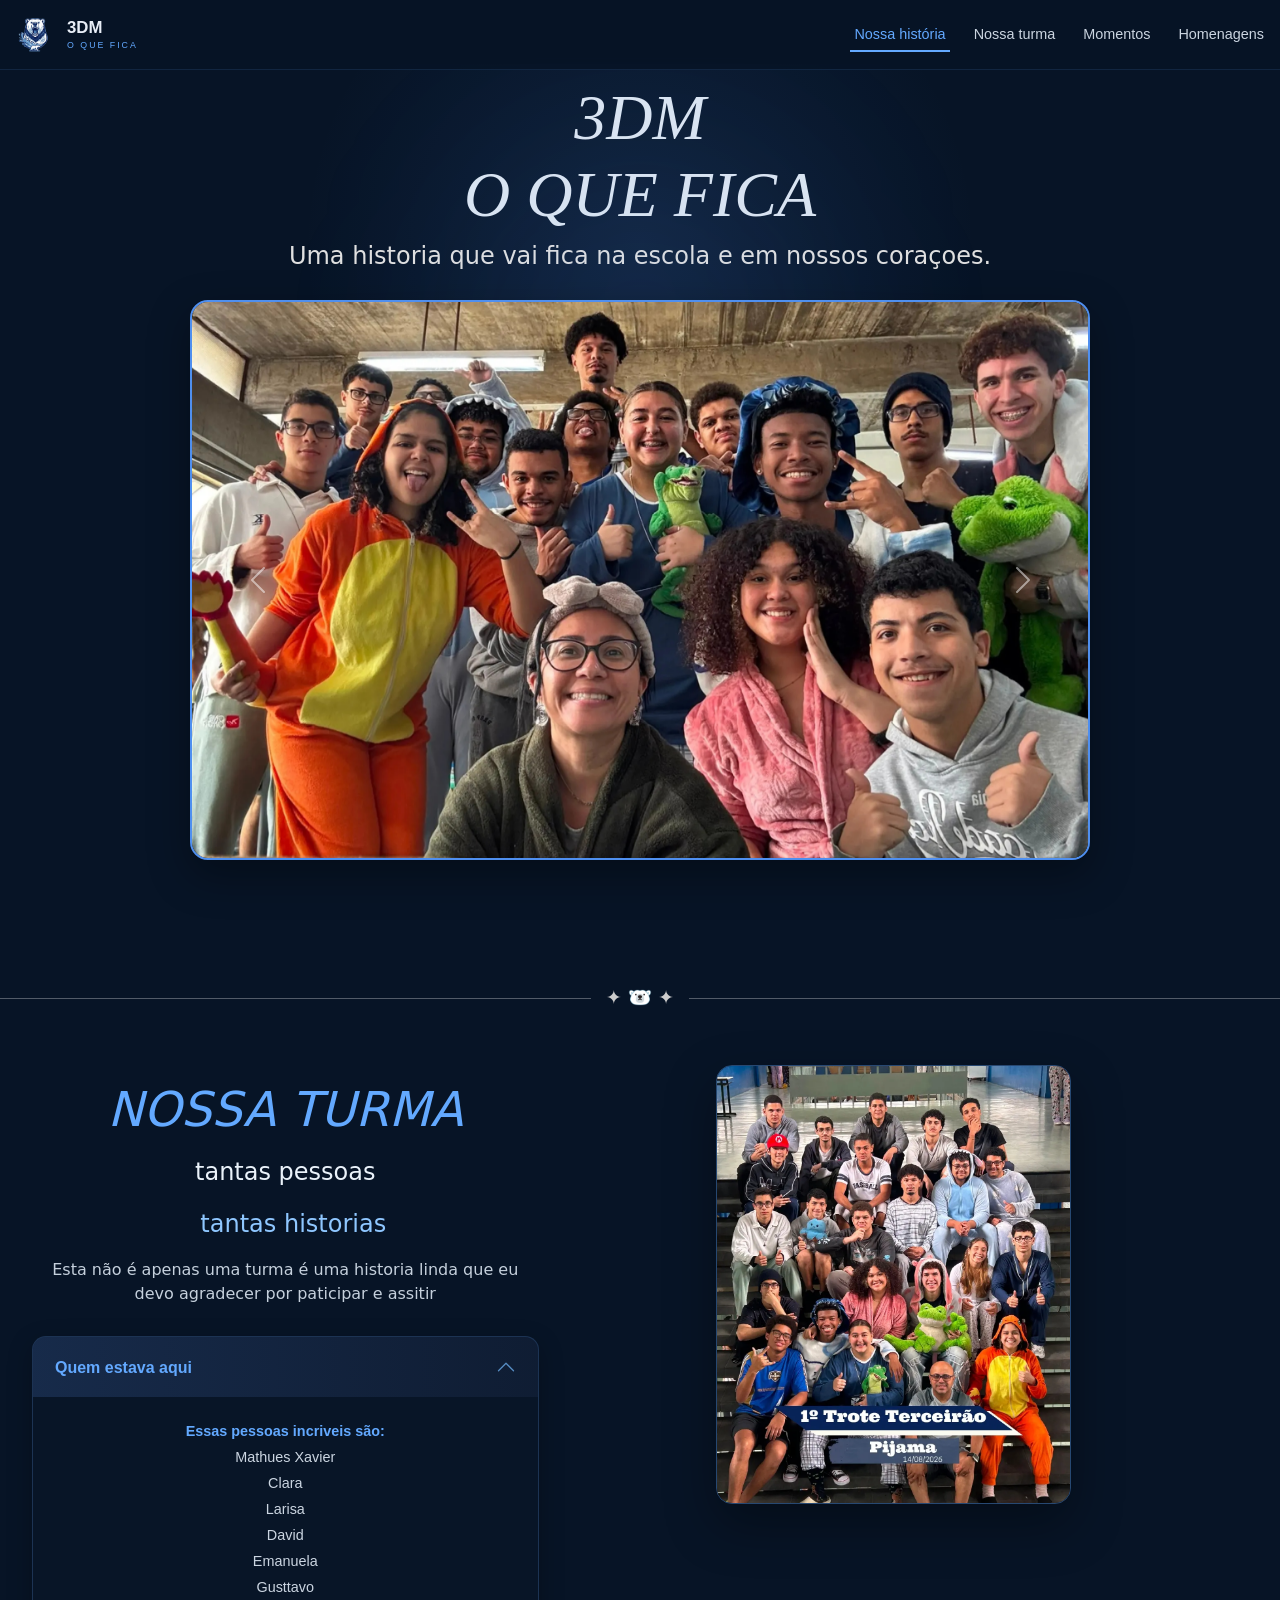
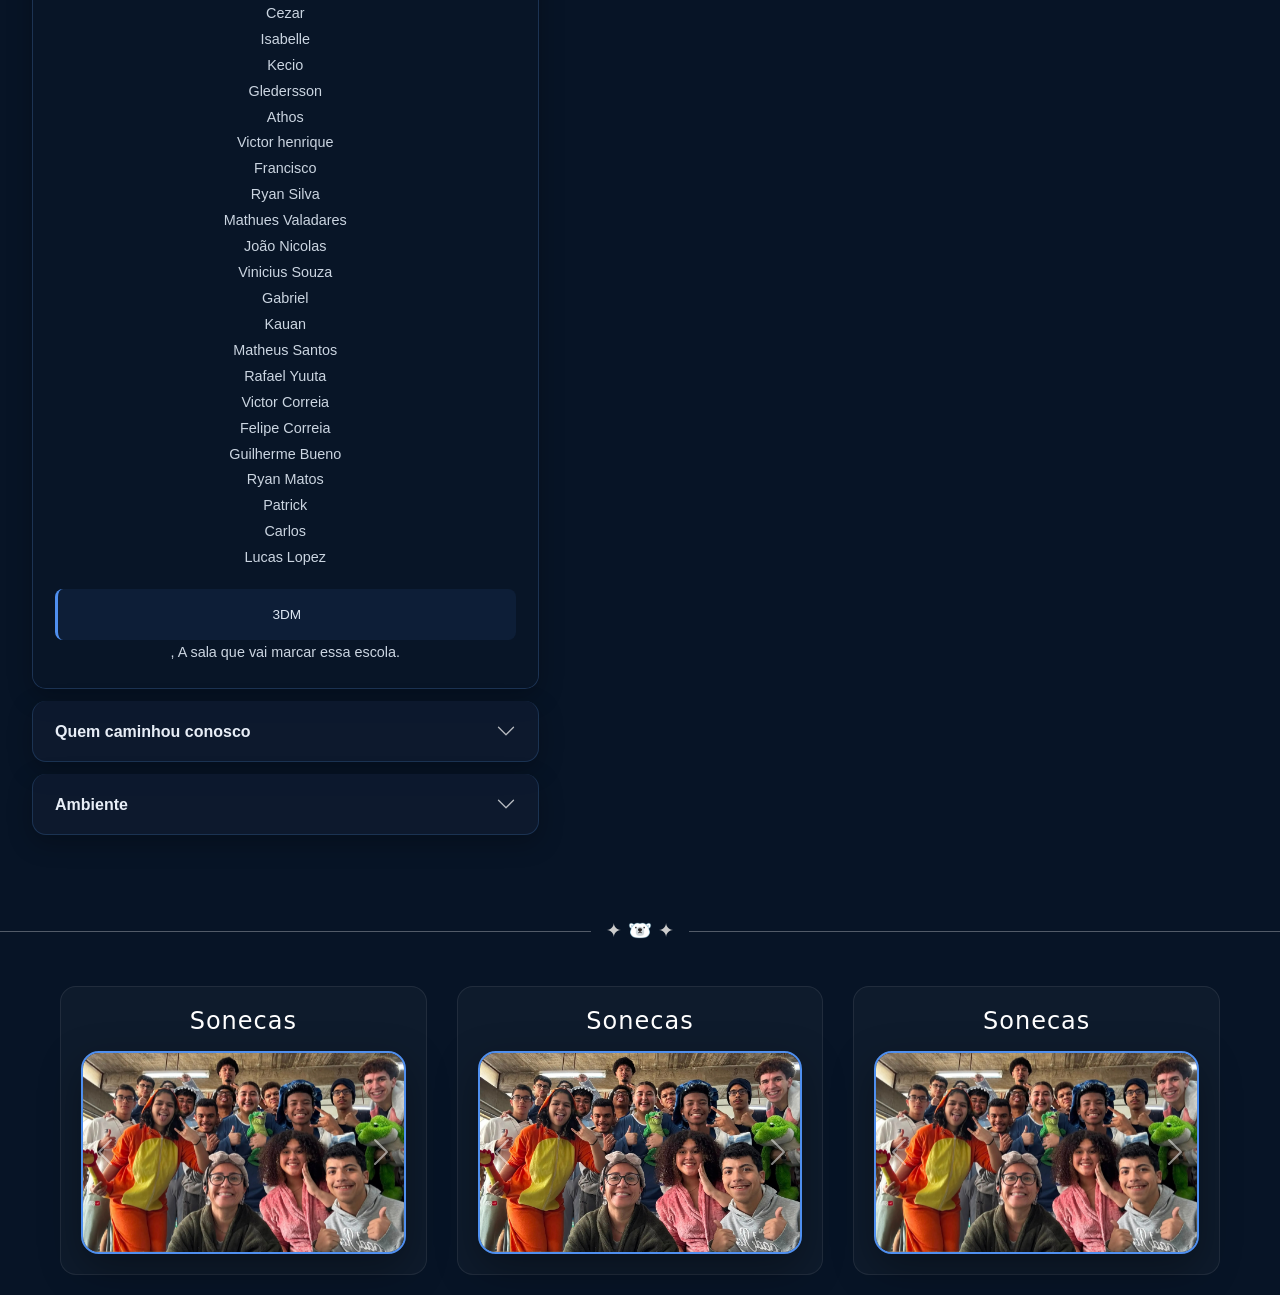
==== frontend/index.html @ f8ee1feb "v1" ====
<!doctype html>
<html lang="pt-br">
  <head>
    <meta charset="UTF-8" />
    <meta name="viewport" content="width=device-width, initial-scale=1.0" />
    <title>3DM O QUE FICA</title>
    <link
      href="https://cdn.jsdelivr.net/npm/bootstrap@5.3.8/dist/css/bootstrap.min.css"
      rel="stylesheet"
      integrity="sha384-sRIl4kxILFvY47J16cr9ZwB07vP4J8+LH7qKQnuqkuIAvNWLzeN8tE5YBujZqJLB"
      crossorigin="anonymous"
    />
    <link rel="stylesheet" href="styles.css" />
  </head>
  <body>
    <header>
      <nav class="navbar navbar-expand-lg navbar-capsula">
        <div class="container-fluid">
          <!-- Marca -->
          <a class="navbar-brand marca" href="#inicio">
            <img class="logo-h" src="img/icon.png" alt="Mascote 3DM" />

            <div class="marca-texto">
              <span>3DM</span>
              <small>O QUE FICA</small>
            </div>
          </a>

          <!-- Botão mobile -->
          <button
            class="navbar-toggler"
            type="button"
            data-bs-toggle="collapse"
            data-bs-target="#navbarNav"
            aria-controls="navbarNav"
            aria-expanded="false"
            aria-label="Abrir menu"
          >
            <span class="navbar-toggler-icon"></span>
          </button>

          <!-- Links -->
          <div class="collapse navbar-collapse" id="navbarNav">
            <div class="navbar-nav ms-auto">
              <a class="nav-link active" href="#inicio"> Nossa história </a>

              <a class="nav-link" href="#turma"> Nossa turma </a>

              <a class="nav-link" href="#momentos"> Momentos </a>

              <a class="nav-link" href="#homenagens"> Homenagens </a>
            </div>
          </div>
        </div>
      </nav>
    </header>

    <main>
      <section class="inicio">
        <h1><span>3DM</span> <br />O QUE FICA</h1>
        <h2>Uma historia que vai fica na escola e em nossos coraçoes.</h2>

        <div class="moldura-carrossel">
          <div
            id="carouselExampleAutoplaying"
            class="carousel slide"
            data-bs-ride="carousel"
          >
            <div class="carousel-inner">
              <div class="carousel-item active">
                <img src="img/sala6.jpg" class="d-block w-100" alt="..." />
              </div>
              <div class="carousel-item">
                <img src="img/sala5.JPG" class="d-block w-100" alt="..." />
              </div>
              <div class="carousel-item">
                <img src="img/sala 3.jpg" class="d-block w-100" alt="..." />
              </div>
            </div>
            <button
              class="carousel-control-prev"
              type="button"
              data-bs-target="#carouselExampleAutoplaying"
              data-bs-slide="prev"
            >
              <span
                class="carousel-control-prev-icon"
                aria-hidden="true"
              ></span>
              <span class="visually-hidden">Previous</span>
            </button>
            <button
              class="carousel-control-next"
              type="button"
              data-bs-target="#carouselExampleAutoplaying"
              data-bs-slide="next"
            >
              <span
                class="carousel-control-next-icon"
                aria-hidden="true"
              ></span>
              <span class="visually-hidden">Next</span>
            </button>
          </div>
        </div>
      </section>
      <div class="hr-personalizado">
        <span>✦ 🐻‍❄️ ✦</span>
      </div>
      <section class="parte2">
        <div class="direira">
          <h1 class="t1">NOSSA TURMA</h1>
          <p class="s1">tantas pessoas</p>
          <p class="s2">tantas historias</p>

          <p class="s3">
            Esta não é apenas uma turma é uma historia linda que eu devo
            agradecer por paticipar e assitir
          </p>

          <div class="accordion" id="accordionExample">
            <div class="accordion-item">
              <h2 class="accordion-header">
                <button
                  class="accordion-button"
                  type="button"
                  data-bs-toggle="collapse"
                  data-bs-target="#collapseOne"
                  aria-expanded="true"
                  aria-controls="collapseOne"
                >
                  Quem estava aqui
                </button>
              </h2>
              <div
                id="collapseOne"
                class="accordion-collapse collapse show"
                data-bs-parent="#accordionExample"
              >
                <div class="accordion-body">
                  <strong>Essas pessoas incriveis são:</strong> <br />Mathues
                  Xavier <br />Clara <br />Larisa <br />David <br />
                  Emanuela <br />
                  Gusttavo <br />
                  Cezar <br />
                  Isabelle <br />
                  Kecio <br />
                  Gledersson <br />
                  Athos <br />
                  Victor henrique <br />
                  Francisco <br />
                  Ryan Silva <br />
                  Mathues Valadares <br />
                  João Nicolas <br />Vinicius Souza <br />
                  Gabriel <br />
                  Kauan <br />
                  Matheus Santos <br />
                  Rafael Yuuta <br />
                  Victor Correia <br />
                  Felipe Correia <br />Guilherme Bueno <br />Ryan Matos
                  <br />Patrick <br />Carlos <br />Lucas Lopez <br />
                  <code>3DM</code>, A sala que vai marcar essa escola.
                </div>
              </div>
            </div>
            <div class="accordion-item">
              <h2 class="accordion-header">
                <button
                  class="accordion-button collapsed"
                  type="button"
                  data-bs-toggle="collapse"
                  data-bs-target="#collapseTwo"
                  aria-expanded="false"
                  aria-controls="collapseTwo"
                >
                  Quem caminhou conosco
                </button>
              </h2>
              <div
                id="collapseTwo"
                class="accordion-collapse collapse"
                data-bs-parent="#accordionExample"
              >
                <div class="accordion-body">
                  <strong>Quais Amigos/Professores</strong> <br />Romario
                  <br />Wesley <br />Carlos <br />Bruna <br />Pedro
                  <br />Rodrigo <br />Manoel <br>Nilsa<br /> <br>Patricia <br> Pimenta<br> Alexadre <br />Elen
                  <br />Pocoyo <br />Jhony <br />Karen <br />
                  sidney <br />João <br />Luan <br /> 
                  <code>Amigos</code>, que sempre estaram gravado em nossas
                  cabeças e coraçoes alem de mostrar como o mundo real mente
                  funciona.
                </div>
              </div>
            </div>
            <div class="accordion-item">
              <h2 class="accordion-header">
                <button
                  class="accordion-button collapsed"
                  type="button"
                  data-bs-toggle="collapse"
                  data-bs-target="#collapseThree"
                  aria-expanded="false"
                  aria-controls="collapseThree"
                >
                  Ambiente
                </button>
              </h2>
              <div
                id="collapseThree"
                class="accordion-collapse collapse"
                data-bs-parent="#accordionExample"
              >
                <div class="accordion-body">
                  <strong>Alberto Salotti</strong>, muitas vezes reclamando
                  dessa escola, mas o que ela fez por mim e por nós está muito
                  além da compreensão. Fez-me conhecer pessoas que hoje posso
                  chamar de irmãos e me fez conhecer pessoas incríveis como
                  vocês.
                  <code
                    >Lembro-me do primeiro dia de aula nessa escola: teve o
                    acolhimento e uma menina falou: "Você vai sair dessa escola,
                    mas ela nunca vai sair de você". Vejo que é a pura
                    verdade.</code
                  >
                  Obrigado a todos que fazem parte dessa escola.
                </div>
              </div>
            </div>
          </div>
        </div>
        <div class="esquerda"><img src="img/sala10.webp" alt="" /></div>
      </section>
      <div class="hr-personalizado">
          <span>✦ 🐻‍❄️ ✦</span>
        </div>
      <section class="parte3">
          <div class="card-momento">
            <h1>sonecas</h1>
                    <div
            id="carouselExampleAutoplaying"
            class="carousel slide"
            data-bs-ride="carousel"
            style="width: 100%;"
          >
            <div class="carousel-inner">
              <div class="carousel-item active">
                <img src="img/sala6.jpg" class="d-block w-100" alt="..." />
              </div>
              <div class="carousel-item">
                <img src="img/sala5.JPG" class="d-block w-100" alt="..." />
              </div>
              <div class="carousel-item">
                <img src="img/sala 3.jpg" class="d-block w-100" alt="..." />
              </div>
            </div>
            <button
              class="carousel-control-prev"
              type="button"
              data-bs-target="#carouselExampleAutoplaying"
              data-bs-slide="prev"
            >
              <span
                class="carousel-control-prev-icon"
                aria-hidden="true"
              ></span>
              <span class="visually-hidden">Previous</span>
            </button>
            <button
              class="carousel-control-next"
              type="button"
              data-bs-target="#carouselExampleAutoplaying"
              data-bs-slide="next"
            >
              <span
                class="carousel-control-next-icon"
                aria-hidden="true"
              ></span>
              <span class="visually-hidden">Next</span>
            </button>
          </div>
          </div>
       
          <div class="card-momento">
            <h1>sonecas</h1>
                    <div
            id="carouselExampleAutoplaying"
            class="carousel slide"
            data-bs-ride="carousel"
            style="width: 100%;"
          >
            <div class="carousel-inner">
              <div class="carousel-item active">
                <img src="img/sala6.jpg" class="d-block w-100" alt="..." />
              </div>
              <div class="carousel-item">
                <img src="img/sala5.JPG" class="d-block w-100" alt="..." />
              </div>
              <div class="carousel-item">
                <img src="img/sala 3.jpg" class="d-block w-100" alt="..." />
              </div>
            </div>
            <button
              class="carousel-control-prev"
              type="button"
              data-bs-target="#carouselExampleAutoplaying"
              data-bs-slide="prev"
            >
              <span
                class="carousel-control-prev-icon"
                aria-hidden="true"
              ></span>
              <span class="visually-hidden">Previous</span>
            </button>
            <button
              class="carousel-control-next"
              type="button"
              data-bs-target="#carouselExampleAutoplaying"
              data-bs-slide="next"
            >
              <span
                class="carousel-control-next-icon"
                aria-hidden="true"
              ></span>
              <span class="visually-hidden">Next</span>
            </button>
          </div>
          </div>
          <div class="card-momento">
            <h1>sonecas</h1>
                    <div
            id="carouselExampleAutoplaying"
            class="carousel slide"
            data-bs-ride="carousel"
            style="width: 100%"
          >
            <div class="carousel-inner">
              <div class="carousel-item active">
                <img src="img/sala6.jpg" class="d-block w-100" alt="..." />
              </div>
              <div class="carousel-item">
                <img src="img/sala5.JPG" class="d-block w-100" alt="..." />
              </div>
              <div class="carousel-item">
                <img src="img/sala 3.jpg" class="d-block w-100" alt="..." />
              </div>
            </div>
            <button
              class="carousel-control-prev"
              type="button"
              data-bs-target="#carouselExampleAutoplaying"
              data-bs-slide="prev"
            >
              <span
                class="carousel-control-prev-icon"
                aria-hidden="true"
              ></span>
              <span class="visually-hidden">Previous</span>
            </button>
            <button
              class="carousel-control-next"
              type="button"
              data-bs-target="#carouselExampleAutoplaying"
              data-bs-slide="next"
            >
              <span
                class="carousel-control-next-icon"
                aria-hidden="true"
              ></span>
              <span class="visually-hidden">Next</span>
            </button>
          </div>
                
          </div>
       
      </section>
    </main>

    <footer></footer>
    <script
      src="https://cdn.jsdelivr.net/npm/bootstrap@5.3.8/dist/js/bootstrap.bundle.min.js"
      integrity="sha384-FKyoEForCGlyvwx9Hj09JcYn3nv7wiPVlz7YYwJrWVcXK/BmnVDxM+D2scQbITxI"
      crossorigin="anonymous"
    ></script>
  </body>
</html>
---- frontend/styles.css ----
*{
    padding: 0;
    margin: 0;
    box-sizing: border-box;
}
body {
    background-color:  #071426;
}
.logo-h {
    width: 50px;
    height: 50px;
}
main {
    margin-top: 4rem;
}



.navbar-capsula {
    position: fixed;

    top: 0;
    left: 0;

    width: 100%;

    z-index: 1000;

    background: rgba(7, 20, 38, 0.72);

    backdrop-filter: blur(16px);

    border-bottom: 1px solid rgba(99, 169, 255, 0.12);

    transition: 0.3s ease;
}




.marca {
    display: flex;

    align-items: center;

    gap: 10px;

    text-decoration: none;

    padding: 4px 0;
}


.logo-h {
    width: 45px;
    height: 45px;

    object-fit: contain;
}


.marca-texto {
    display: flex;

    flex-direction: column;

    line-height: 1;
}


.marca-texto span {
    color: #e8eef7;

    font-family: "Poppins", sans-serif;

    font-size: 1.05rem;

    font-weight: 700;
}


.marca-texto small {
    color: #63a9ff;

    font-family: "Poppins", sans-serif;

    font-size: 0.55rem;

    letter-spacing: 2px;

    margin-top: 4px;
}




.navbar-capsula .nav-link {
    position: relative;

    color: #cbd5e1 !important;

    font-family: "Poppins", sans-serif;

    font-size: 0.9rem;

    margin-left: 20px;

    padding: 10px 4px !important;

    transition: 0.3s ease;
}


.navbar-capsula .nav-link:hover {
    color: #63a9ff !important;
}


/* linha embaixo */

.navbar-capsula .nav-link::after {
    content: "";

    position: absolute;

    left: 0;
    bottom: 3px;

    width: 0;
    height: 2px;

    background: #63a9ff;

    transition: 0.3s ease;
}


.navbar-capsula .nav-link:hover::after {
    width: 100%;
}




.navbar-capsula .nav-link.active {
    color: #63a9ff !important;

    background: transparent !important;
}


.navbar-capsula .nav-link.active::after {
    width: 100%;
}


.navbar-capsula .navbar-toggler {
    border: 1px solid rgba(99, 169, 255, 0.35);

    padding: 7px 9px;

    box-shadow: none !important;
}


.navbar-capsula .navbar-toggler:focus {
    box-shadow: 0 0 0 2px rgba(99, 169, 255, 0.15) !important;
}




.navbar-capsula .navbar-toggler-icon {
    filter: invert(1);

    width: 20px;
    height: 20px;
}
.inicio {
     padding: 1rem;
     width: auto;
     min-height: 100vh;
        position: relative;
    min-height: 100vh;
    overflow: hidden;

    background:
        radial-gradient(
            circle at 50% 20%,
            rgba(79, 143, 239, 0.12),
            transparent 35%
        ),
        #071426;
}
.inicio::before {
    content: "";
    position: absolute;

    width: 350px;
    height: 350px;

    background: rgba(79, 143, 239, 0.08);

    filter: blur(100px);
    border-radius: 50%;

    top: 10%;
    left: 50%;

    transform: translateX(-50%);

    pointer-events: none;
}
.inicio h1,h2 {
    text-align: center;
}
.inicio h1 {
    font-size: 1.5rem;
    font-size: 4rem;

    font-style: italic;
    font-family: "Kalam", cursive;

    background: linear-gradient(
        90deg,
        #dce6f2 0%,
        #dce6f2 40%,
        #63a9ff 50%,
        #dce6f2 60%,
        #dce6f2 100%
    );

    background-size: 250% auto;

    -webkit-background-clip: text;
    -webkit-text-fill-color: transparent;

    animation: memoria 6s ease-in-out infinite;

   
}
.inicio span {
 
    animation: aparecer 1.5s ease-in-out;

}
@keyframes aparecer {

      0% {
        transform: translateY(-5px);
           opacity: 0;
    }

    45% {
       opacity: 0.5;
       transform: translate(-2px);
    }

    100% {
       opacity: 1;
       transform: translateY(0px);
    }


}

@keyframes memoria {

    0% {
        background-position: 200% center;
  
    }

    45% {
        background-position: 0% center;
  
    }

    100% {
        background-position: 0% center;
     
    }

}

.inicio h2 {
    font-size: 1.5rem;
    color: #e0e0e0;;
}
.hr-personalizado {
  display: flex;
  align-items: center;
  text-align: center;
  margin: 20px 0;
}

.hr-personalizado::before,
.hr-personalizado::after {
  content: '';
  flex: 1;
  border-bottom: 1px solid rgba(255, 255, 255, 0.3); 
}

.hr-personalizado:not(:empty)::before {
  margin-right: 15px; 
}

.hr-personalizado:not(:empty)::after {
  margin-left: 15px; 
}

.hr-personalizado span {
  font-size: 1.2rem; 
  color: #ccc;
}

.carousel-inner {
    width: 100%;
    margin: auto;
    border: 2px solid #4F8FEF;
    border-radius: 18px;
    overflow: hidden;

    box-shadow: 0 15px 40px rgba(0, 0, 0, 0.35);
}
.carousel-item img {
    width: 100%;
    height: auto;
    display: block;
}
.moldura-carrossel {
    position: relative;
    width: 80%;
    max-width: 900px;
    margin: 30px auto;
}


.parte2 {
min-height: 100vh;
display: flex;
text-align: center;
padding: 2rem;
 line-weight: 0; 

}
.esquerda img {
    width: 50%;
    display: block;
    border-radius: 1rem;
    margin: auto;
        border: 1px solid rgba(99, 169, 255, .35);

    box-shadow:
        0 20px 50px rgba(0,0,0,.35);
}
.t1 {
    font-size: 3rem;
    margin: 1rem auto;
    font-style: italic;
   color: #63A9FF;
}
.s1 {
    font-size: 1.5rem;
    color: #EAF2FA;
    
}
.s2 {
    font-size: 1.5rem;
    color: #8FC7FF;
    margin-left: 1rem;
}
.s3 {
    font-size: 1rem;
    color: #C5D0DC;
}
.btn {
    text-decoration: none;
    font-size: 2rem;
}
/* =========================
   ACORDEÃO — NOSSA TURMA
========================= */

.accordion {
    width: 100%;
    max-width: 520px;
    margin: 30px auto;
}

/* Cada bloco */
.accordion-item {
    background: rgba(15, 27, 48, 0.85);
    border: 1px solid rgba(99, 169, 255, 0.18);
    margin-bottom: 12px;
    border-radius: 14px !important;
    overflow: hidden;

    box-shadow: 0 8px 25px rgba(0, 0, 0, 0.25);

    transition: 
        transform 0.3s ease,
        border-color 0.3s ease,
        box-shadow 0.3s ease;
}

/* Efeito ao passar o mouse */
.accordion-item:hover {
    transform: translateY(-3px);

    border-color: rgba(99, 169, 255, 0.5);

    box-shadow:
        0 12px 35px rgba(0, 0, 0, 0.35),
        0 0 20px rgba(79, 143, 239, 0.08);
}




.accordion-button {
    background: transparent;
    color: #e8eef7;

    font-family: "Poppins", sans-serif;
    font-size: 1rem;
    font-weight: 600;

    padding: 20px 22px;

    box-shadow: none !important;
}


.accordion-button:not(.collapsed) {
    background:
        linear-gradient(
            90deg,
            rgba(79, 143, 239, 0.15),
            rgba(79, 143, 239, 0.03)
        );

    color: #63a9ff;
}



.accordion-button:focus {
    box-shadow: none;
}



.accordion-button::after {
    filter: brightness(0) invert(1);
    opacity: 0.7;
}

.accordion-button:not(.collapsed)::after {
    filter: brightness(0) saturate(100%)
        invert(63%)
        sepia(90%)
        saturate(500%)
        hue-rotate(180deg);
}




.accordion-body {
    background: rgba(7, 20, 38, 0.75);

    color: #cbd5e1;

    font-family: "Poppins", sans-serif;
    font-size: 0.9rem;

    line-height: 1.8;

    padding: 22px;
}


.accordion-body strong {
    color: #63a9ff;
    font-weight: 600;
}



.accordion-body code {
    display: block;

    margin-top: 18px;
    padding: 14px 16px;

    color: #dce6f2;

    background: rgba(79, 143, 239, 0.08);

    border-left: 3px solid #4f8fef;

    border-radius: 8px;

    font-family: "Poppins", sans-serif;
    font-size: 0.85rem;

    line-height: 1.7;
}




@media (max-width: 768px) {

    .accordion {
        width: 95%;
    }

    .accordion-button {
        font-size: 0.95rem;
        padding: 18px;
    }

    .accordion-body {
        font-size: 0.85rem;
        padding: 18px;
    }
}
.parte3{
    
     display: grid;
  grid-template-columns: repeat(auto-fit, minmax(300px, 1fr));
  gap: 30px; 
  padding: 20px;
  max-width: 1200px;
  margin: 0 auto;

}
.card-momento {
  display: flex;
  flex-direction: column;
  align-items: center; 
  background: rgba(255, 255, 255, 0.03); 
  border-radius: 16px;
  padding: 20px;
  border: 1px solid rgba(255, 255, 255, 0.08);
}
.card-momento h1 {
      color: #ffffff;
  font-size: 1.5rem;
  margin-bottom: 15px;
  text-transform: capitalize; 
  letter-spacing: 1px;
}
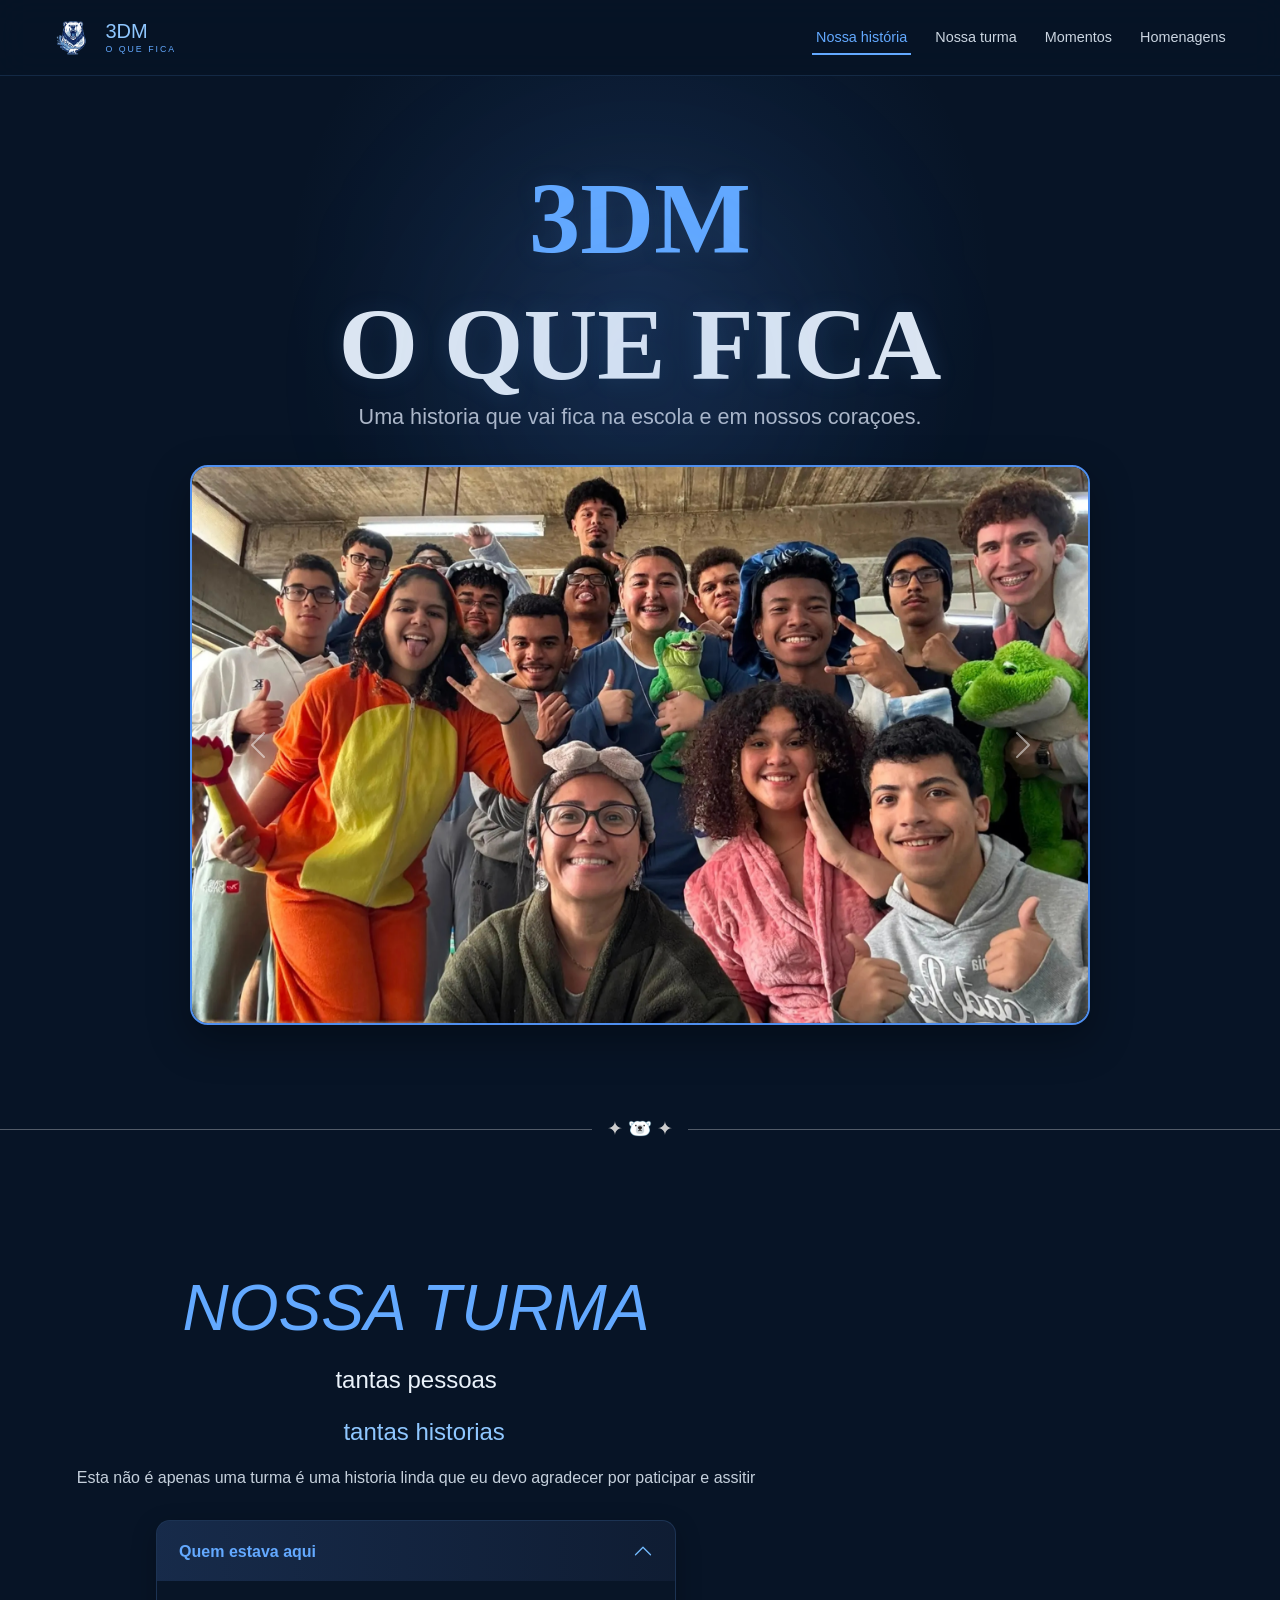
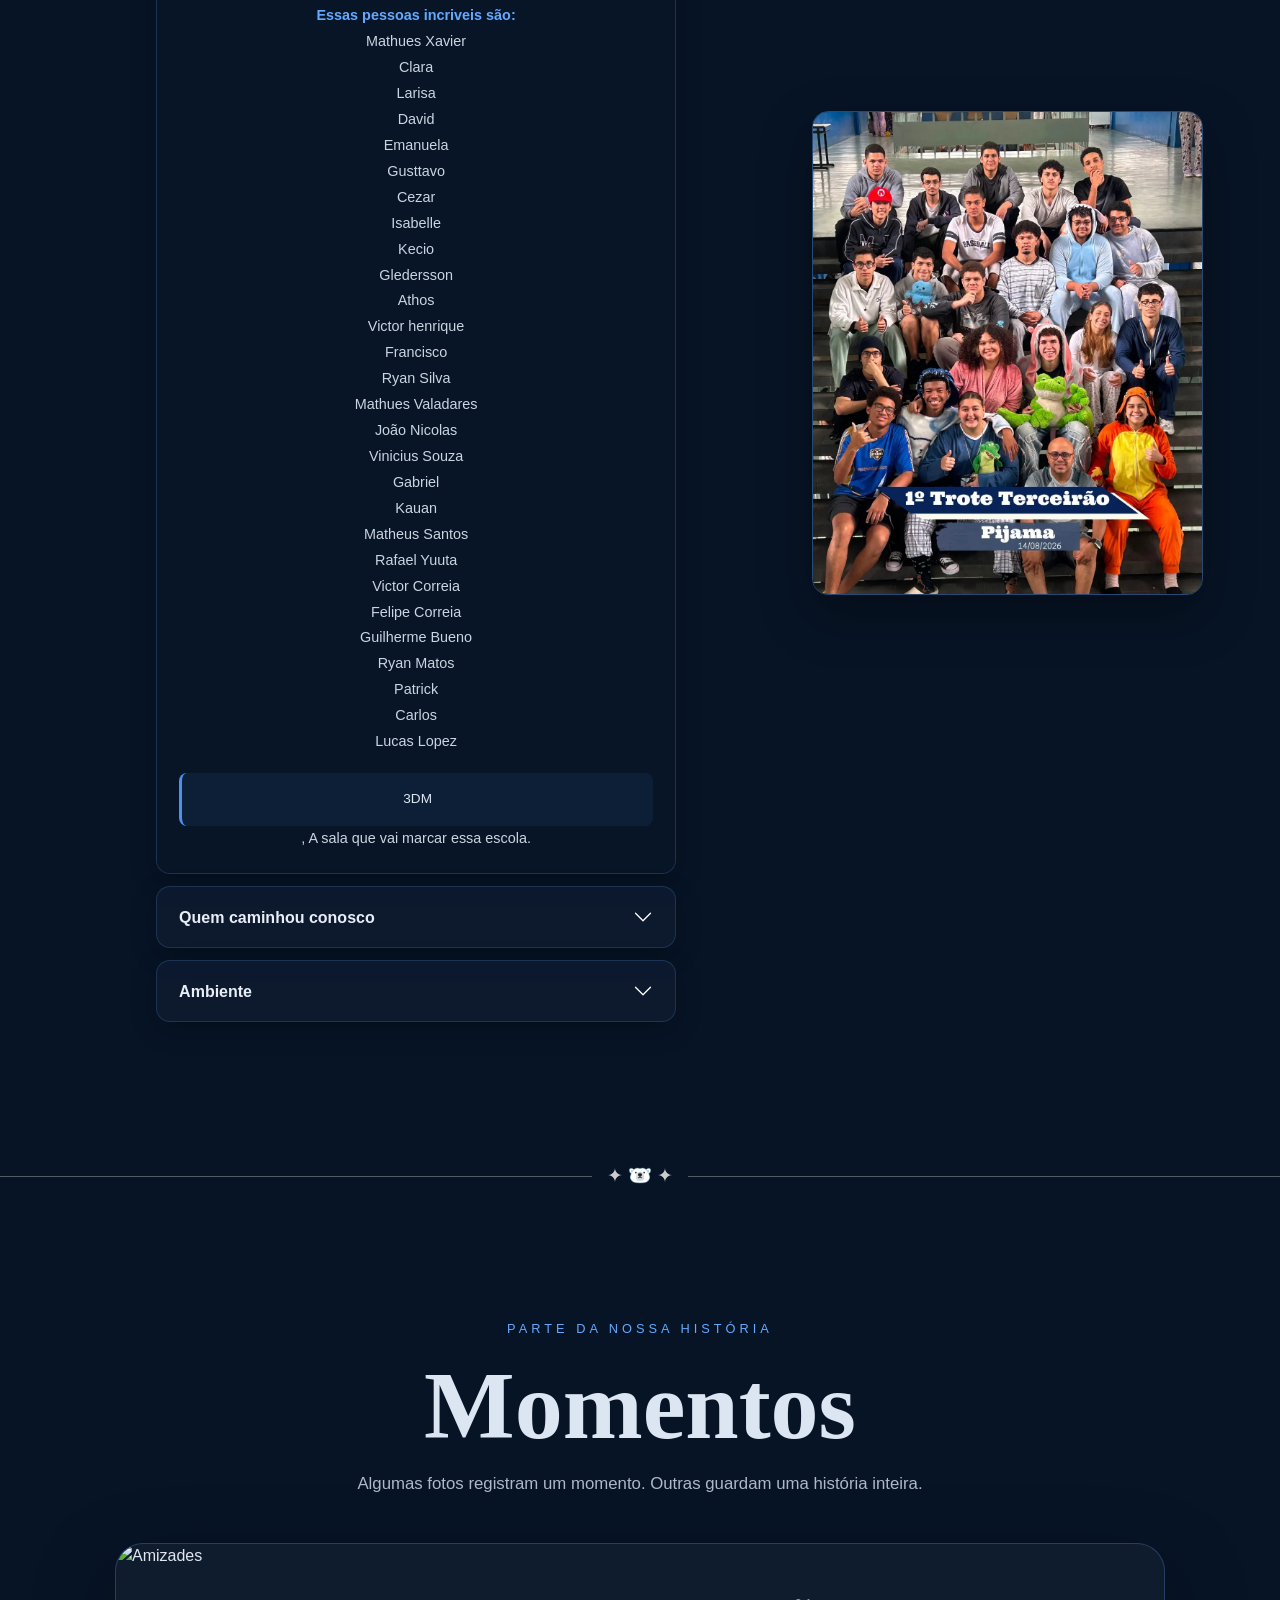
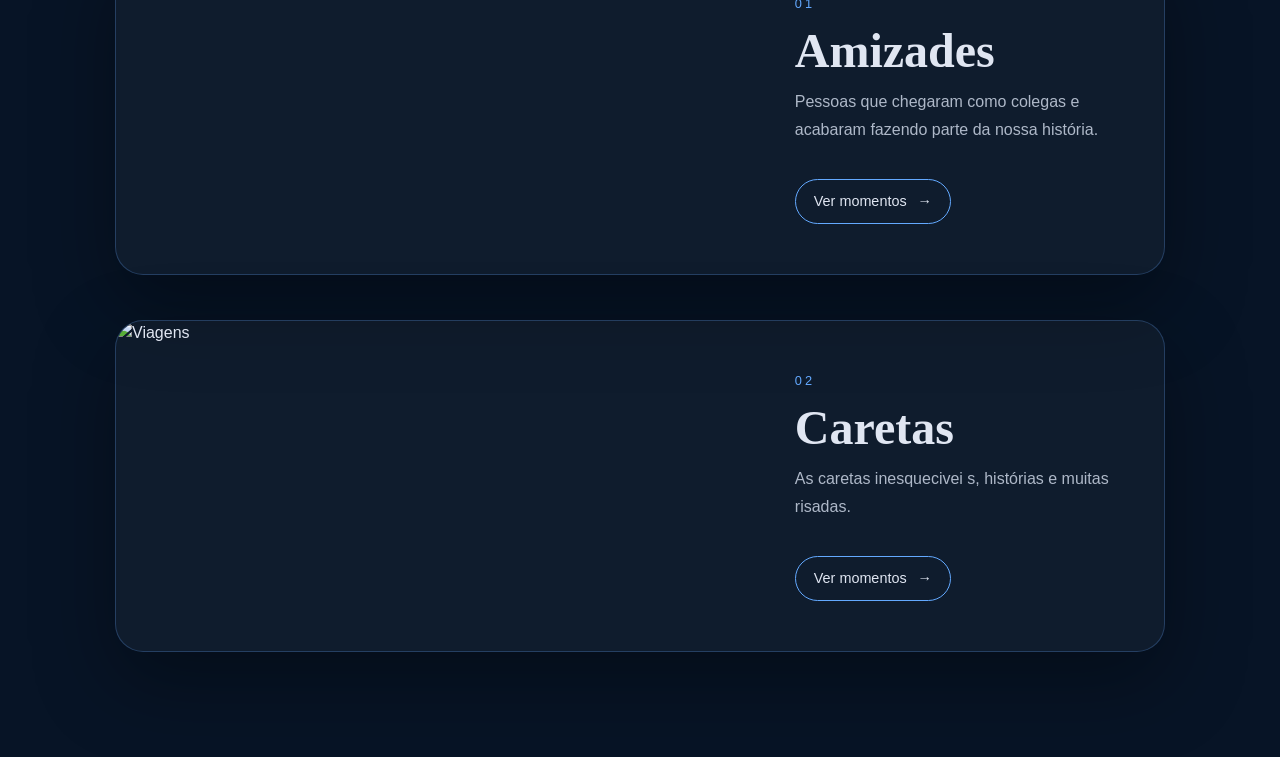
==== commit 810f8a01: "deu certo obrigado deus" ====
--- a/frontend/index.html
+++ b/frontend/index.html
@@ -57,7 +57,8 @@
 
     <main>
       <section class="inicio">
-        <h1><span>3DM</span> <br />O QUE FICA</h1>
+        <h1><span>3DM</span></h1>
+        <h1>O QUE FICA</h1>
         <h2>Uma historia que vai fica na escola e em nossos coraçoes.</h2>
 
         <div class="moldura-carrossel">
@@ -218,7 +219,7 @@
                   chamar de irmãos e me fez conhecer pessoas incríveis como
                   vocês.
                   <code
-                    >Lembro-me do primeiro dia de aula nessa escola: teve o
+                    >Lembro do primeiro dia de aula nessa escola: teve o
                     acolhimento e uma menina falou: "Você vai sair dessa escola,
                     mas ela nunca vai sair de você". Vejo que é a pura
                     verdade.</code
@@ -234,146 +235,121 @@
       <div class="hr-personalizado">
           <span>✦ 🐻‍❄️ ✦</span>
         </div>
-      <section class="parte3">
-          <div class="card-momento">
-            <h1>sonecas</h1>
-                    <div
-            id="carouselExampleAutoplaying"
-            class="carousel slide"
-            data-bs-ride="carousel"
-            style="width: 100%;"
-          >
-            <div class="carousel-inner">
-              <div class="carousel-item active">
-                <img src="img/sala6.jpg" class="d-block w-100" alt="..." />
-              </div>
-              <div class="carousel-item">
-                <img src="img/sala5.JPG" class="d-block w-100" alt="..." />
-              </div>
-              <div class="carousel-item">
-                <img src="img/sala 3.jpg" class="d-block w-100" alt="..." />
-              </div>
-            </div>
-            <button
-              class="carousel-control-prev"
-              type="button"
-              data-bs-target="#carouselExampleAutoplaying"
-              data-bs-slide="prev"
-            >
-              <span
-                class="carousel-control-prev-icon"
-                aria-hidden="true"
-              ></span>
-              <span class="visually-hidden">Previous</span>
-            </button>
-            <button
-              class="carousel-control-next"
-              type="button"
-              data-bs-target="#carouselExampleAutoplaying"
-              data-bs-slide="next"
-            >
-              <span
-                class="carousel-control-next-icon"
-                aria-hidden="true"
-              ></span>
-              <span class="visually-hidden">Next</span>
-            </button>
-          </div>
-          </div>
-       
-          <div class="card-momento">
-            <h1>sonecas</h1>
-                    <div
-            id="carouselExampleAutoplaying"
-            class="carousel slide"
-            data-bs-ride="carousel"
-            style="width: 100%;"
-          >
-            <div class="carousel-inner">
-              <div class="carousel-item active">
-                <img src="img/sala6.jpg" class="d-block w-100" alt="..." />
-              </div>
-              <div class="carousel-item">
-                <img src="img/sala5.JPG" class="d-block w-100" alt="..." />
-              </div>
-              <div class="carousel-item">
-                <img src="img/sala 3.jpg" class="d-block w-100" alt="..." />
-              </div>
-            </div>
-            <button
-              class="carousel-control-prev"
-              type="button"
-              data-bs-target="#carouselExampleAutoplaying"
-              data-bs-slide="prev"
-            >
-              <span
-                class="carousel-control-prev-icon"
-                aria-hidden="true"
-              ></span>
-              <span class="visually-hidden">Previous</span>
-            </button>
-            <button
-              class="carousel-control-next"
-              type="button"
-              data-bs-target="#carouselExampleAutoplaying"
-              data-bs-slide="next"
-            >
-              <span
-                class="carousel-control-next-icon"
-                aria-hidden="true"
-              ></span>
-              <span class="visually-hidden">Next</span>
-            </button>
-          </div>
-          </div>
-          <div class="card-momento">
-            <h1>sonecas</h1>
-                    <div
-            id="carouselExampleAutoplaying"
-            class="carousel slide"
-            data-bs-ride="carousel"
-            style="width: 100%"
-          >
-            <div class="carousel-inner">
-              <div class="carousel-item active">
-                <img src="img/sala6.jpg" class="d-block w-100" alt="..." />
-              </div>
-              <div class="carousel-item">
-                <img src="img/sala5.JPG" class="d-block w-100" alt="..." />
-              </div>
-              <div class="carousel-item">
-                <img src="img/sala 3.jpg" class="d-block w-100" alt="..." />
-              </div>
-            </div>
-            <button
-              class="carousel-control-prev"
-              type="button"
-              data-bs-target="#carouselExampleAutoplaying"
-              data-bs-slide="prev"
-            >
-              <span
-                class="carousel-control-prev-icon"
-                aria-hidden="true"
-              ></span>
-              <span class="visually-hidden">Previous</span>
-            </button>
-            <button
-              class="carousel-control-next"
-              type="button"
-              data-bs-target="#carouselExampleAutoplaying"
-              data-bs-slide="next"
-            >
-              <span
-                class="carousel-control-next-icon"
-                aria-hidden="true"
-              ></span>
-              <span class="visually-hidden">Next</span>
-            </button>
-          </div>
-                
-          </div>
-       
-      </section>
+     <section class="momentos" id="momentos">
+
+    <div class="momentos-titulo">
+        <span>PARTE DA NOSSA HISTÓRIA</span>
+
+        <h2>Momentos</h2>
+
+        <p>
+            Algumas fotos registram um momento.
+            Outras guardam uma história inteira.
+        </p>
+    </div>
+
+
+
+    <!-- CARD DO MOMENTO -->
+
+   <!-- ÁLBUM 01: AMIZADES -->
+<section class="bloco-album">
+    <div class="momento-destaque">
+        <div class="momento-foto">
+            <img src="img/amizades/16.JPG" alt="Amizades">
+        </div>
+        <div class="momento-info">
+            <span class="numero-momento">01</span>
+            <h3>Amizades</h3>
+            
+            <!-- GALERIA DOS MOMENTOS (Interna ao bloco) -->
+            <div class="galeria-overlay">
+                <div class="galeria">
+                    <button class="fechar-galeria">×</button>
+                    <div class="galeria-cabecalho">
+                        <span>MEMÓRIAS</span>
+                        <h2>Amizades</h2>
+                        <p>Alguns momentos que ficaram para sempre.</p>
+                    </div>
+                    <div class="fotos-grid">
+                        <button class="foto-item"><img src="img/amizades/1.JPG" alt="Momento"></button>
+                        <button class="foto-item"><img src="img/amizades/2.JPG" alt="Momento"></button>
+                         <button class="foto-item"><img src="img/amizades/3.JPG" alt="Momento"></button>
+                        <button class="foto-item"><img src="img/amizades/4.JPG" alt="Momento"></button>
+                         <button class="foto-item"><img src="img/amizades/5.JPG" alt="Momento"></button>
+                        <button class="foto-item"><img src="img/amizades/6.JPG" alt="Momento"></button>
+                         <button class="foto-item"><img src="img/amizades/7.JPG" alt="Momento"></button>
+                        <button class="foto-item"><img src="img/amizades/8.JPG" alt="Momento"></button>
+                         <button class="foto-item"><img src="img/amizades/9.JPG" alt="Momento"></button>
+                        <button class="foto-item"><img src="img/amizades/10.JPG" alt="Momento"></button>
+                         <button class="foto-item"><img src="img/amizades/11.JPG" alt="Momento"></button>
+                        <button class="foto-item"><img src="img/amizades/12.JPG" alt="Momento"></button>
+                         <button class="foto-item"><img src="img/amizades/13.JPG" alt="Momento"></button>
+                        <button class="foto-item"><img src="img/amizades/14.JPG" alt="Momento"></button>
+                         <button class="foto-item"><img src="img/amizades/15.JPG" alt="Momento"></button>
+                        <button class="foto-item"><img src="img/amizades/16.JPG" alt="Momento"></button>
+                         <button class="foto-item"><img src="img/amizades/17.JPG" alt="Momento"></button>
+                        <button class="foto-item"><img src="img/amizades/18.JPG" alt="Momento"></button>
+                         <button class="foto-item"><img src="img/amizades/19.JPG" alt="Momento"></button>
+                        <button class="foto-item"><img src="img/amizades/20.JPG" alt="Momento"></button>
+                         <button class="foto-item"><img src="img/amizades/21.jpg" alt="Momento"></button>
+                        <button class="foto-item"><img src="img/amizades/22.jpg" alt="Momento"></button>
+                         <button class="foto-item"><img src="img/amizades/23.jpg" alt="Momento"></button>
+                        <button class="foto-item"><img src="img/amizades/24.jpg" alt="Momento"></button>
+                         <button class="foto-item"><img src="img/amizades/26.jpg" alt="Momento"></button>
+                      
+                        <!-- Adicione o restante das suas fotos aqui... -->
+                    </div>
+                </div>
+            </div>
+
+            <p>Pessoas que chegaram como colegas e acabaram fazendo parte da nossa história.</p>
+            <button class="abrir-galeria">Ver momentos <span>→</span></button>
+        </div>
+    </div>
+</section>
+
+<!-- ÁLBUM 02: VIAGENS (Exemplo de Replicação) -->
+<section class="bloco-album">
+    <div class="momento-destaque">
+        <div class="momento-foto">
+            <img src="img/viagens/capa.JPG" alt="Viagens">
+        </div>
+        <div class="momento-info">
+            <span class="numero-momento">02</span>
+            <h3>Caretas</h3>
+            
+            <div class="galeria-overlay">
+                <div class="galeria">
+                    <button class="fechar-galeria">×</button>
+                    <div class="galeria-cabecalho">
+                        <span>Caretas</span>
+                        <h2>Caretas</h2>
+                        <p>As melhores caretas que virmos juntos.</p>
+                    </div>
+                    <div class="fotos-grid">
+                        <button class="foto-item"><img src="img/viagens/1.JPG" alt="Momento"></button>
+                        <button class="foto-item"><img src="img/viagens/2.JPG" alt="Momento"></button>
+                    </div>
+                </div>
+            </div>  
+
+            <p>As caretas inesquecivei    s, histórias e muitas risadas.</p>
+            <button class="abrir-galeria">Ver momentos <span>→</span></button>
+        </div>
+    </div>
+</section>
+
+<!-- COLOQUE APENAS UMA ESTRUTURA DE FOTO AMPLIADA NO FINAL DO SEU HTML (Fora de todos os álbuns) -->
+<div class="foto-ampliada">
+    <button class="fechar-foto">×</button>
+    <img src="" alt="Foto ampliada">
+</div>
+
+
+
+
+</section>
     </main>
 
     <footer></footer>
@@ -382,5 +358,6 @@
       integrity="sha384-FKyoEForCGlyvwx9Hj09JcYn3nv7wiPVlz7YYwJrWVcXK/BmnVDxM+D2scQbITxI"
       crossorigin="anonymous"
     ></script>
+    <script src="../backend/script.js"></script>
   </body>
 </html>
--- a/frontend/styles.css
+++ b/frontend/styles.css
@@ -1,556 +1,752 @@
-*{
-    padding: 0;
-    margin: 0;
-    box-sizing: border-box;
+/*
+  Projeto original 3DM — O Que Fica.
+  Mantém o azul escuro/azul-luz do autor. Correção principal: todas as fotos
+  usam object-fit: contain, aspect-ratio ou altura automática; nenhuma é esticada.
+*/
+* {
+  box-sizing: border-box;
+  margin: 0;
+  padding: 0;
+}
+html {
+  scroll-behavior: smooth;
 }
 body {
-    background-color:  #071426;
-}
-.logo-h {
-    width: 50px;
-    height: 50px;
+  background: #071426;
+  color: #e8eef7;
+  font-family: Poppins, sans-serif;
+  overflow-x: hidden;
+}
+img {
+  max-width: 100%;
+  display: block;
+}
+button,
+a {
+  font: inherit;
+}
+button {
+  cursor: pointer;
 }
 main {
-    margin-top: 4rem;
-}
-
-
-
+  margin-top: 72px;
+}
 .navbar-capsula {
-    position: fixed;
-
-    top: 0;
-    left: 0;
-
-    width: 100%;
-
-    z-index: 1000;
-
-    background: rgba(7, 20, 38, 0.72);
-
-    backdrop-filter: blur(16px);
-
-    border-bottom: 1px solid rgba(99, 169, 255, 0.12);
-
-    transition: 0.3s ease;
-}
-
-
-
-
+  position: fixed;
+  z-index: 1000;
+  inset: 0 0 auto;
+  background: rgba(7, 20, 38, 0.84);
+  backdrop-filter: blur(16px);
+  border-bottom: 1px solid rgba(99, 169, 255, 0.15);
+  padding: 10px 3%;
+}
 .marca {
-    display: flex;
-
-    align-items: center;
-
-    gap: 10px;
-
-    text-decoration: none;
-
-    padding: 4px 0;
-}
-
+  display: flex;
+  align-items: center;
+  gap: 10px;
+  text-decoration: none;
+}
 
 .logo-h {
-    width: 45px;
-    height: 45px;
-
-    object-fit: contain;
-}
-
-
+  width: 45px;
+  height: 45px;
+  object-fit: contain;
+}
 .marca-texto {
-    display: flex;
-
-    flex-direction: column;
-
-    line-height: 1;
-}
-
-
+  display: flex;
+  flex-direction: column;
+  line-height: 1;
+}
+.marca-texto strong {
+  color: #e8eef7;
+  font-size: 1.05rem;
+}
+.marca-texto small {
+  color: #63a9ff;
+  font-size: 0.55rem;
+  letter-spacing: 2px;
+  margin-top: 4px;
+}
 .marca-texto span {
-    color: #e8eef7;
-
-    font-family: "Poppins", sans-serif;
-
-    font-size: 1.05rem;
-
-    font-weight: 700;
-}
-
-
-.marca-texto small {
-    color: #63a9ff;
-
-    font-family: "Poppins", sans-serif;
-
-    font-size: 0.55rem;
-
-    letter-spacing: 2px;
-
-    margin-top: 4px;
-}
-
-
-
-
+    color: #8fc7ff;
+}
 .navbar-capsula .nav-link {
-    position: relative;
-
-    color: #cbd5e1 !important;
-
-    font-family: "Poppins", sans-serif;
-
-    font-size: 0.9rem;
-
-    margin-left: 20px;
-
-    padding: 10px 4px !important;
-
-    transition: 0.3s ease;
-}
-
-
-.navbar-capsula .nav-link:hover {
-    color: #63a9ff !important;
-}
-
-
-/* linha embaixo */
-
-.navbar-capsula .nav-link::after {
-    content: "";
-
-    position: absolute;
-
-    left: 0;
-    bottom: 3px;
-
-    width: 0;
-    height: 2px;
-
-    background: #63a9ff;
-
-    transition: 0.3s ease;
-}
-
-
-.navbar-capsula .nav-link:hover::after {
-    width: 100%;
-}
-
-
-
-
+  position: relative;
+  color: #cbd5e1 !important;
+  font-size: 0.9rem;
+  margin-left: 20px;
+  padding: 10px 4px !important;
+  transition: 0.25s;
+}
+.navbar-capsula .nav-link:hover,
 .navbar-capsula .nav-link.active {
-    color: #63a9ff !important;
-
-    background: transparent !important;
-}
-
-
-.navbar-capsula .nav-link.active::after {
-    width: 100%;
-}
-
-
+  color: #63a9ff !important;
+}
+.navbar-capsula .nav-link:after {
+  content: "";
+  position: absolute;
+  left: 0;
+  bottom: 3px;
+  width: 0;
+  height: 2px;
+  background: #63a9ff;
+  transition: 0.25s;
+}
+.navbar-capsula .nav-link:hover:after,
+.navbar-capsula .nav-link.active:after {
+  width: 100%;
+}
 .navbar-capsula .navbar-toggler {
-    border: 1px solid rgba(99, 169, 255, 0.35);
-
-    padding: 7px 9px;
-
-    box-shadow: none !important;
-}
-
-
-.navbar-capsula .navbar-toggler:focus {
-    box-shadow: 0 0 0 2px rgba(99, 169, 255, 0.15) !important;
-}
-
-
-
-
+  border-color: rgba(99, 169, 255, 0.35);
+  box-shadow: none;
+}
 .navbar-capsula .navbar-toggler-icon {
-    filter: invert(1);
-
-    width: 20px;
-    height: 20px;
+  filter: invert(1);
 }
 .inicio {
-     padding: 1rem;
-     width: auto;
-     min-height: 100vh;
-        position: relative;
-    min-height: 100vh;
-    overflow: hidden;
-
-    background:
-        radial-gradient(
-            circle at 50% 20%,
-            rgba(79, 143, 239, 0.12),
-            transparent 35%
-        ),
-        #071426;
-}
-.inicio::before {
-    content: "";
-    position: absolute;
-
-    width: 350px;
-    height: 350px;
-
-    background: rgba(79, 143, 239, 0.08);
-
-    filter: blur(100px);
-    border-radius: 50%;
-
-    top: 10%;
-    left: 50%;
-
-    transform: translateX(-50%);
-
-    pointer-events: none;
-}
-.inicio h1,h2 {
-    text-align: center;
+  position: relative;
+  min-height: calc(100vh - 72px);
+  display: grid;
+  place-items: center;
+  padding: 80px 20px 70px;
+  overflow: hidden;
+  background:
+    radial-gradient(
+      circle at 50% 20%,
+      rgba(79, 143, 239, 0.14),
+      transparent 34%
+    ),
+    #071426;
+}
+.inicio:before {
+  content: "";
+  position: absolute;
+  width: 360px;
+  height: 360px;
+  top: 12%;
+  left: 50%;
+  transform: translateX(-50%);
+  background: rgba(79, 143, 239, 0.09);
+  filter: blur(100px);
+  border-radius: 50%;
+}
+.inicio-conteudo {
+  position: relative;
+  z-index: 1;
+  width: min(100%, 960px);
+  text-align: center;
+}
+.eyebrow {
+  color: #63a9ff;
+  font-size: 0.72rem;
+  letter-spacing: 4px;
 }
 .inicio h1 {
-    font-size: 1.5rem;
-    font-size: 4rem;
-
-    font-style: italic;
-    font-family: "Kalam", cursive;
-
-    background: linear-gradient(
-        90deg,
-        #dce6f2 0%,
-        #dce6f2 40%,
-        #63a9ff 50%,
-        #dce6f2 60%,
-        #dce6f2 100%
-    );
-
-    background-size: 250% auto;
-
-    -webkit-background-clip: text;
-    -webkit-text-fill-color: transparent;
-
-    animation: memoria 6s ease-in-out infinite;
-
-   
-}
-.inicio span {
- 
-    animation: aparecer 1.5s ease-in-out;
-
-}
-@keyframes aparecer {
-
-      0% {
-        transform: translateY(-5px);
-           opacity: 0;
-    }
-
-    45% {
-       opacity: 0.5;
-       transform: translate(-2px);
-    }
-
-    100% {
-       opacity: 1;
-       transform: translateY(0px);
-    }
-
-
-}
-
-@keyframes memoria {
-
-    0% {
-        background-position: 200% center;
-  
-    }
-
-    45% {
-        background-position: 0% center;
-  
-    }
-
-    100% {
-        background-position: 0% center;
-     
-    }
-
-}
-
+  margin: 20px 0 12px;
+  color: #dce6f2;
+  font:
+    700 clamp(3.1rem, 8vw, 6.5rem)/0.92 Kalam,
+    cursive;
+  text-shadow: 0 0 24px rgba(99, 169, 255, 0.13);
+}
+.inicio h1 span {
+  color: #63a9ff;
+}
 .inicio h2 {
-    font-size: 1.5rem;
-    color: #e0e0e0;;
+  max-width: 600px;
+  margin: auto;
+  color: #aeb8c8;
+  font-size: clamp(1rem, 2vw, 1.35rem);
+  font-weight: 400;
+}
+.moldura-carrossel {
+  position: relative;
+  width: min(90%, 900px);
+  margin: 35px auto 0;
+}
+.carousel-inner {
+  border: 2px solid #4f8fef;
+  border-radius: 18px;
+  overflow: hidden;
+  box-shadow: 0 15px 40px rgba(0, 0, 0, 0.35);
+  background: #0b1b32;
+}
+.carousel-item img {
+  display: block;
+  width: 100%;
+  height: auto;
+  max-height: none;
+  object-fit: contain;
+  object-position: center;
+  background: transparent;
 }
 .hr-personalizado {
   display: flex;
   align-items: center;
   text-align: center;
   margin: 20px 0;
-}
-
-.hr-personalizado::before,
-.hr-personalizado::after {
-  content: '';
+  color: #ccc;
+}
+.hr-personalizado:before,
+.hr-personalizado:after {
+  content: "";
   flex: 1;
-  border-bottom: 1px solid rgba(255, 255, 255, 0.3); 
-}
-
-.hr-personalizado:not(:empty)::before {
-  margin-right: 15px; 
-}
-
-.hr-personalizado:not(:empty)::after {
-  margin-left: 15px; 
-}
-
+  border-bottom: 1px solid rgba(255, 255, 255, 0.3);
+}
+.hr-personalizado:not(:empty):before {
+  margin-right: 15px;
+}
+.hr-personalizado:not(:empty):after {
+  margin-left: 15px;
+}
 .hr-personalizado span {
-  font-size: 1.2rem; 
-  color: #ccc;
-}
-
-.carousel-inner {
-    width: 100%;
-    margin: auto;
-    border: 2px solid #4F8FEF;
-    border-radius: 18px;
-    overflow: hidden;
-
-    box-shadow: 0 15px 40px rgba(0, 0, 0, 0.35);
-}
-.carousel-item img {
-    width: 100%;
-    height: auto;
-    display: block;
-}
-.moldura-carrossel {
-    position: relative;
-    width: 80%;
-    max-width: 900px;
-    margin: 30px auto;
-}
-
-
+  font-size: 1.2rem;
+}
 .parte2 {
-min-height: 100vh;
-display: flex;
-text-align: center;
-padding: 2rem;
- line-weight: 0; 
-
+  min-height: 100vh;
+  display: flex;
+  align-items: center;
+  gap: 5%;
+  padding: 90px 6%;
+  background: #071426;
+  text-align: center;
+}
+.direita {
+  flex: 1;
+}
+.esquerda {
+  flex: 1;
 }
 .esquerda img {
-    width: 50%;
-    display: block;
-    border-radius: 1rem;
-    margin: auto;
-        border: 1px solid rgba(99, 169, 255, .35);
-
-    box-shadow:
-        0 20px 50px rgba(0,0,0,.35);
+  display: block;
+  width: 100%;
+  height: auto;
+  max-height: none;
+  object-fit: contain;
+  border-radius: 1rem;
+  border: 1px solid rgba(99, 169, 255, 0.35);
+  box-shadow: 0 20px 50px rgba(0, 0, 0, 0.35);
 }
 .t1 {
-    font-size: 3rem;
-    margin: 1rem auto;
-    font-style: italic;
-   color: #63A9FF;
+  margin: 1rem auto;
+  color: #63a9ff;
+  font-size: clamp(2.3rem, 5vw, 4rem);
+  font-style: italic;
+}
+.s1,
+.s2 {
+  font-size: 1.5rem;
 }
 .s1 {
-    font-size: 1.5rem;
-    color: #EAF2FA;
-    
+  color: #eaf2fa;
 }
 .s2 {
-    font-size: 1.5rem;
-    color: #8FC7FF;
-    margin-left: 1rem;
+  color: #8fc7ff;
+  margin-left: 1rem;
 }
 .s3 {
-    font-size: 1rem;
-    color: #C5D0DC;
-}
-.btn {
-    text-decoration: none;
-    font-size: 2rem;
-}
-/* =========================
-   ACORDEÃO — NOSSA TURMA
-========================= */
-
+  color: #c5d0dc;
+}
 .accordion {
-    width: 100%;
-    max-width: 520px;
-    margin: 30px auto;
-}
-
-/* Cada bloco */
+  width: 100%;
+  max-width: 520px;
+  margin: 30px auto;
+}
 .accordion-item {
-    background: rgba(15, 27, 48, 0.85);
-    border: 1px solid rgba(99, 169, 255, 0.18);
-    margin-bottom: 12px;
-    border-radius: 14px !important;
-    overflow: hidden;
-
-    box-shadow: 0 8px 25px rgba(0, 0, 0, 0.25);
-
-    transition: 
-        transform 0.3s ease,
-        border-color 0.3s ease,
-        box-shadow 0.3s ease;
-}
-
-/* Efeito ao passar o mouse */
+  margin-bottom: 12px !important;
+  overflow: hidden;
+  background: rgba(15, 27, 48, 0.85);
+  border: 1px solid rgba(99, 169, 255, 0.18) !important;
+  border-radius: 14px !important;
+  box-shadow: 0 8px 25px rgba(0, 0, 0, 0.25);
+  transition: 0.25s;
+}
 .accordion-item:hover {
-    transform: translateY(-3px);
-
-    border-color: rgba(99, 169, 255, 0.5);
-
-    box-shadow:
-        0 12px 35px rgba(0, 0, 0, 0.35),
-        0 0 20px rgba(79, 143, 239, 0.08);
-}
-
-
-
-
+  transform: translateY(-3px);
+  border-color: rgba(99, 169, 255, 0.5) !important;
+}
 .accordion-button {
-    background: transparent;
-    color: #e8eef7;
-
-    font-family: "Poppins", sans-serif;
-    font-size: 1rem;
-    font-weight: 600;
-
-    padding: 20px 22px;
-
-    box-shadow: none !important;
-}
-
-
+  padding: 20px 22px;
+  background: transparent;
+  color: #e8eef7;
+  font-weight: 600;
+  box-shadow: none !important;
+}
 .accordion-button:not(.collapsed) {
-    background:
-        linear-gradient(
-            90deg,
-            rgba(79, 143, 239, 0.15),
-            rgba(79, 143, 239, 0.03)
-        );
-
-    color: #63a9ff;
-}
-
-
-
-.accordion-button:focus {
-    box-shadow: none;
-}
-
-
-
-.accordion-button::after {
-    filter: brightness(0) invert(1);
-    opacity: 0.7;
-}
-
-.accordion-button:not(.collapsed)::after {
-    filter: brightness(0) saturate(100%)
-        invert(63%)
-        sepia(90%)
-        saturate(500%)
-        hue-rotate(180deg);
-}
-
-
-
-
+  background: linear-gradient(
+    90deg,
+    rgba(79, 143, 239, 0.15),
+    rgba(79, 143, 239, 0.03)
+  );
+  color: #63a9ff;
+}
+.accordion-button:after {
+  filter: brightness(0) invert(1);
+}
+.accordion-button:not(.collapsed):after {
+  filter: brightness(0) saturate(100%) invert(63%) sepia(90%) saturate(500%)
+    hue-rotate(180deg);
+}
 .accordion-body {
-    background: rgba(7, 20, 38, 0.75);
-
-    color: #cbd5e1;
-
-    font-family: "Poppins", sans-serif;
-    font-size: 0.9rem;
-
-    line-height: 1.8;
-
-    padding: 22px;
-}
-
-
+  padding: 22px;
+  background: rgba(7, 20, 38, 0.75);
+  color: #cbd5e1;
+  font-size: 0.9rem;
+  line-height: 1.8;
+}
 .accordion-body strong {
-    color: #63a9ff;
-    font-weight: 600;
-}
-
-
-
+  color: #63a9ff;
+}
 .accordion-body code {
-    display: block;
-
-    margin-top: 18px;
-    padding: 14px 16px;
-
-    color: #dce6f2;
-
-    background: rgba(79, 143, 239, 0.08);
-
-    border-left: 3px solid #4f8fef;
-
-    border-radius: 8px;
-
-    font-family: "Poppins", sans-serif;
-    font-size: 0.85rem;
-
-    line-height: 1.7;
-}
-
-
-
-
-@media (max-width: 768px) {
-
-    .accordion {
-        width: 95%;
-    }
-
-    .accordion-button {
-        font-size: 0.95rem;
-        padding: 18px;
-    }
-
-    .accordion-body {
-        font-size: 0.85rem;
-        padding: 18px;
-    }
-}
-.parte3{
-    
-     display: grid;
-  grid-template-columns: repeat(auto-fit, minmax(300px, 1fr));
-  gap: 30px; 
-  padding: 20px;
-  max-width: 1200px;
-  margin: 0 auto;
-
-}
-.card-momento {
+  display: block;
+  margin-top: 18px;
+  padding: 14px 16px;
+  background: rgba(79, 143, 239, 0.08);
+  border-left: 3px solid #4f8fef;
+  border-radius: 8px;
+  color: #dce6f2;
+  font: inherit;
+  font-size: 0.85rem;
+}
+.capitulos {
+  padding: 105px 6% 120px;
+  background: linear-gradient(180deg, #071426, #0b1b32);
+  color: #e0e6f2;
+}
+.capitulos-cabecalho {
+  text-align: center;
+  max-width: 700px;
+  margin: 0 auto 45px;
+}
+.capitulos-cabecalho > span {
+  color: #63a9ff;
+  font-size: 0.8rem;
+  letter-spacing: 4px;
+}
+.capitulos-cabecalho h2 {
+  margin: 8px 0;
+  color: #dce6f2;
+  font:
+    700 clamp(3rem, 8vw, 6rem)/1 Kalam,
+    cursive;
+}
+.capitulos-cabecalho p {
+  color: #aeb8c8;
+  line-height: 1.6;
+}
+.capitulos-grid {
+  width: min(1050px, 100%);
+  margin: auto;
+  display: grid;
+  grid-template-columns: repeat(2, 1fr);
+  gap: 18px;
+}
+.capitulo-card {
+  position: relative;
+  display: grid;
+  grid-template-columns: 70px 1fr;
+  gap: 15px;
+  min-height: 230px;
+  padding: 25px;
+  background: rgba(255, 255, 255, 0.035);
+  border: 1px solid rgba(99, 169, 255, 0.23);
+  border-radius: 22px;
+  overflow: hidden;
+  transition:
+    transform 0.3s ease,
+    border-color 0.3s ease,
+    box-shadow 0.3s ease;
+}
+.capitulo-card:nth-child(even) {
+  transform: translateY(22px);
+}
+.capitulo-card:hover {
+  transform: translateY(-5px);
+  border-color: #63a9ff;
+  box-shadow: 0 20px 42px rgba(0, 0, 0, 0.28);
+}
+.capitulo-card:nth-child(even):hover {
+  transform: translateY(17px);
+}
+.capitulo-card--aberto {
+  border-color: rgba(99, 169, 255, 0.65);
+  background: linear-gradient(
+    135deg,
+    rgba(79, 143, 239, 0.14),
+    rgba(255, 255, 255, 0.035)
+  );
+}
+.capitulo-numero {
+  color: #63a9ff;
+  font:
+    700 4rem/0.8 Kalam,
+    cursive;
+}
+.capitulo-status {
+  color: #63a9ff;
+  font-size: 0.68rem;
+  letter-spacing: 2px;
+}
+.capitulo-card h3 {
+  margin: 9px 0;
+  color: #f0f5fb;
+  font:
+    700 clamp(2rem, 4vw, 3.15rem)/1 Kalam,
+    cursive;
+}
+.capitulo-card p {
+  max-width: 350px;
+  color: #aeb8c8;
+  font-size: 0.9rem;
+  line-height: 1.55;
+}
+.abrir-galeria {
+  width: max-content;
+  margin-top: 20px;
+  padding: 11px 18px;
+  border: 1px solid #63a9ff;
+  border-radius: 50px;
+  background: transparent;
+  color: #e0e6f2;
+  font-size: 0.9rem;
+  transition: 0.25s;
+}
+.abrir-galeria span {
+  margin-left: 7px;
+  transition: 0.25s;
+}
+.abrir-galeria:hover {
+  background: #63a9ff;
+  color: #071426;
+}
+.abrir-galeria:hover span {
+  margin-left: 13px;
+}
+.capitulo-em-breve {
+  display: inline-block;
+  margin-top: 20px;
+  color: #71829a;
+  font:
+    400 1.05rem Kalam,
+    cursive;
+  transform: rotate(-3deg);
+}
+.momentos {
+  padding: 105px 6%;
+  background: #071426;
+  color: #e0e6f2;
+}
+.momentos-titulo {
+  max-width: 700px;
+  margin: auto;
+  text-align: center;
+}
+.momentos-titulo > span {
+  color: #63a9ff;
+  font-size: 0.8rem;
+  letter-spacing: 4px;
+}
+.momentos-titulo h2 {
+  margin: 10px 0;
+  color: #dce6f2;
+  font:
+    700 clamp(3rem, 8vw, 6rem) Kalam,
+    cursive;
+}
+.momentos-titulo p {
+  color: #aeb8c8;
+  font-size: 1.05rem;
+  line-height: 1.6;
+}
+.momento-destaque {
+  display: grid;
+  grid-template-columns: 1.2fr 0.8fr;
+  max-width: 1050px;
+  margin: 45px auto 0;
+  background: rgba(255, 255, 255, 0.035);
+  border: 1px solid rgba(99, 169, 255, 0.25);
+  border-radius: 28px;
+  overflow: hidden;
+  box-shadow: 0 30px 80px rgba(0, 0, 0, 0.35);
+}
+.momento-foto {
+  min-height: 0;
+  background: transparent;
+  align-self: start;
+}
+.momento-foto img {
+  display: block;
+  width: 100%;
+  height: auto;
+  object-fit: contain;
+  object-position: center;
+  background: transparent;
+}
+.momento-info {
   display: flex;
   flex-direction: column;
-  align-items: center; 
-  background: rgba(255, 255, 255, 0.03); 
-  border-radius: 16px;
+  justify-content: center;
+  padding: 50px;
+}
+.numero-momento {
+  color: #63a9ff;
+  letter-spacing: 3px;
+  font-size: 0.8rem;
+}
+.momento-info h3 {
+  margin: 10px 0;
+  font:
+    700 3rem Kalam,
+    cursive;
+}
+.momento-info p {
+  color: #aeb8c8;
+  line-height: 1.7;
+}
+.galeria-overlay,
+.foto-ampliada {
+  position: fixed;
+  inset: 0;
+  z-index: 9999;
+  display: flex;
+  align-items: center;
+  justify-content: center;
   padding: 20px;
-  border: 1px solid rgba(255, 255, 255, 0.08);
-}
-.card-momento h1 {
-      color: #ffffff;
-  font-size: 1.5rem;
-  margin-bottom: 15px;
-  text-transform: capitalize; 
-  letter-spacing: 1px;
-}
+  background: rgba(3, 10, 22, 0.88);
+  backdrop-filter: blur(12px);
+  opacity: 0;
+  visibility: hidden;
+  transition:
+    opacity 0.25s ease,
+    visibility 0.25s ease;
+}
+.galeria-overlay.aberta,
+.foto-ampliada.aberta {
+  opacity: 1;
+  visibility: visible;
+}
+.galeria {
+  position: relative;
+  width: min(950px, 100%);
+  max-height: 90vh;
+  overflow-y: auto;
+  padding: 40px;
+  background: #0b1b32;
+  border: 1px solid rgba(99, 169, 255, 0.35);
+  border-radius: 30px;
+  box-shadow: 0 30px 100px rgba(0, 0, 0, 0.6);
+  transform: scale(0.94) translateY(18px);
+    /* Esconde a barra no Firefox */
+  scrollbar-width: none; 
+  /* Esconde a barra no IE e Edge antigo */
+  -ms-overflow-style: none; 
+  transition: transform 0.35s cubic-bezier(0.16, 1, 0.3, 1);
+}
+.galeria::-webkit-scrollbar {
+  display: none;
+}
+body::-webkit-scrollbar {
+    display: none;
+}
+.galeria-overlay.aberta .galeria {
+  transform: scale(1) translateY(0);
+}
+.fechar-galeria,
+.fechar-foto {
+  position: absolute;
+  z-index: 2;
+  top: 18px;
+  right: 22px;
+  width: 42px;
+  height: 42px;
+  border: 1px solid rgba(255, 255, 255, 0.22);
+  border-radius: 50%;
+  background: rgba(255, 255, 255, 0.06);
+  color: white;
+  font-size: 25px;
+  transition: 0.25s;
+}
+.fechar-galeria:hover,
+.fechar-foto:hover {
+  transform: rotate(90deg);
+  background: rgba(99, 169, 255, 0.2);
+}
+.galeria-cabecalho {
+  margin-bottom: 32px;
+  text-align: center;
+}
+.galeria-cabecalho span {
+  color: #63a9ff;
+  font-size: 0.75rem;
+  letter-spacing: 4px;
+}
+.galeria-cabecalho h2 {
+  margin: 5px 0;
+  font:
+    700 3rem Kalam,
+    cursive;
+}
+.galeria-cabecalho p {
+  color: #9baabd;
+}
+.fotos-grid {
+  display: grid;
+  grid-template-columns: repeat(3, 1fr);
+  gap: 15px;
+}
+.foto-item {
+  position: relative;
+  align-self: start;
+  width: 100%;
+  height: auto;
+  padding: 0;
+  overflow: hidden;
+  border: 0;
+  border-radius: 18px;
+  background: transparent;
+  transition:
+    transform 0.3s cubic-bezier(0.16, 1, 0.3, 1),
+    box-shadow 0.3s;
+}
+.foto-item:hover {
+  transform: translateY(-5px);
+  box-shadow: 0 15px 35px rgba(0, 0, 0, 0.4);
+}
+.foto-item img {
+  display: block;
+  width: 100%;
+  height: auto;
+  object-fit: contain;
+  object-position: center;
+  background: transparent;
+  transition: transform 0.35s ease;
+}
+.foto-item:hover img {
+  transform: scale(1.04);
+}
+.foto-ampliada {
+  z-index: 10000;
+  background: rgba(3, 10, 22, 0.92);
+  padding: 25px;
+}
+.foto-ampliada img {
+  display: block;
+  width: auto;
+  height: auto;
+  max-width: calc(100vw - 50px);
+  max-height: calc(100vh - 50px);
+  object-fit: contain;
+  background: transparent;
+ 
+ border: 1px solid rgba(255, 255, 255, 0.1);
+border-radius: 8px;
+box-shadow: 0 8px 24px rgba(0, 0, 0, 0.3);
 
+  transform: scale(0.82);
+  opacity: 0;
+  transition:
+    transform 0.35s cubic-bezier(0.16, 1, 0.3, 1),
+    opacity 0.25s ease;
+}
+.foto-ampliada.aberta img {
+  transform: scale(1);
+  opacity: 1;
+}
+@media (max-width: 768px) {
+  main {
+    margin-top: 66px;
+  }
+  .navbar-capsula {
+    padding: 8px 4%;
+  }
+  .parte2 {
+    flex-direction: column;
+    padding: 75px 20px;
+  }
+  .esquerda,
+  .direita {
+    width: 100%;
+  }
+  .esquerda {
+    order: -1;
+  }
+  .esquerda img {
+    max-height: 420px;
+  }
+  .accordion {
+    width: 100%;
+  }
+  .capitulos {
+    padding: 80px 20px 100px;
+  }
+  .capitulos-grid {
+    grid-template-columns: 1fr;
+    gap: 15px;
+  }
+  .capitulo-card,
+  .capitulo-card:nth-child(even) {
+    min-height: 215px;
+    transform: none;
+    padding: 21px 18px;
+    grid-template-columns: 50px 1fr;
+    gap: 12px;
+  }
+  .capitulo-card:hover,
+  .capitulo-card:nth-child(even):hover {
+    transform: translateY(-4px);
+  }
+  .capitulo-numero {
+    font-size: 3rem;
+  }
+  .capitulo-card h3 {
+    font-size: 2.5rem;
+  }
+  .capitulo-card p {
+    font-size: 0.82rem;
+  }
+  .momentos {
+    padding: 80px 20px;
+  }
+  .momento-destaque {
+    grid-template-columns: 1fr;
+    margin-top: 35px;
+  }
+  .momento-foto {
+    min-height: 0;
+  }
+  .momento-info {
+    padding: 30px;
+  }
+  .momento-info h3 {
+    font-size: 2.5rem;
+  }
+  .galeria {
+    padding: 30px 18px;
+    max-height: 94vh;
+    border-radius: 24px;
+  }
+  .fotos-grid {
+    grid-template-columns: repeat(2, 1fr);
+    gap: 10px;
+  }
+  .galeria-cabecalho h2 {
+    font-size: 2.5rem;
+  }
+  .foto-ampliada {
+    padding: 15px;
+  }
+  .foto-ampliada img {
+    max-width: calc(100vw - 30px);
+    max-height: calc(100vh - 30px);
+    border-width: 6px;
+  }
+}
+@media (prefers-reduced-motion: reduce) {
+  *,
+  *:before,
+  *:after {
+    scroll-behavior: auto !important;
+    animation-duration: 0.01ms !important;
+    transition-duration: 0.01ms !important;
+  }
+}
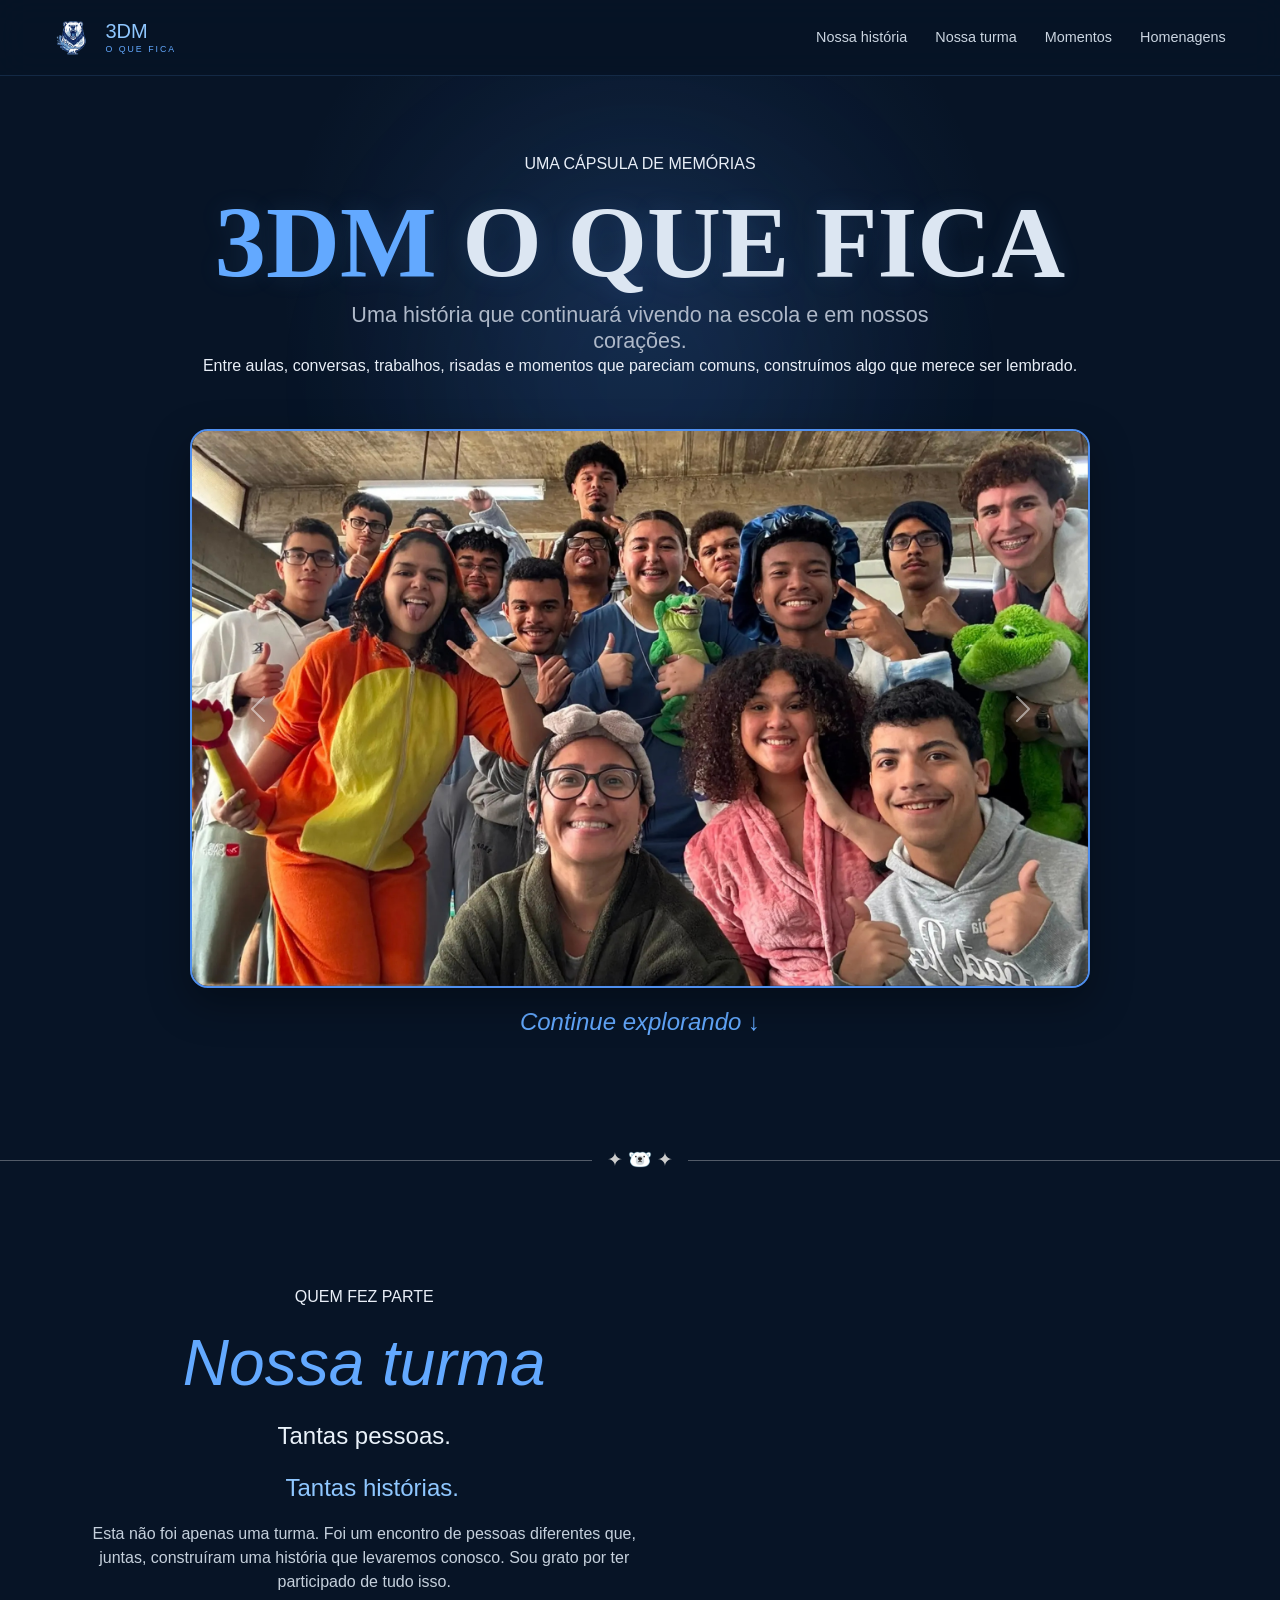
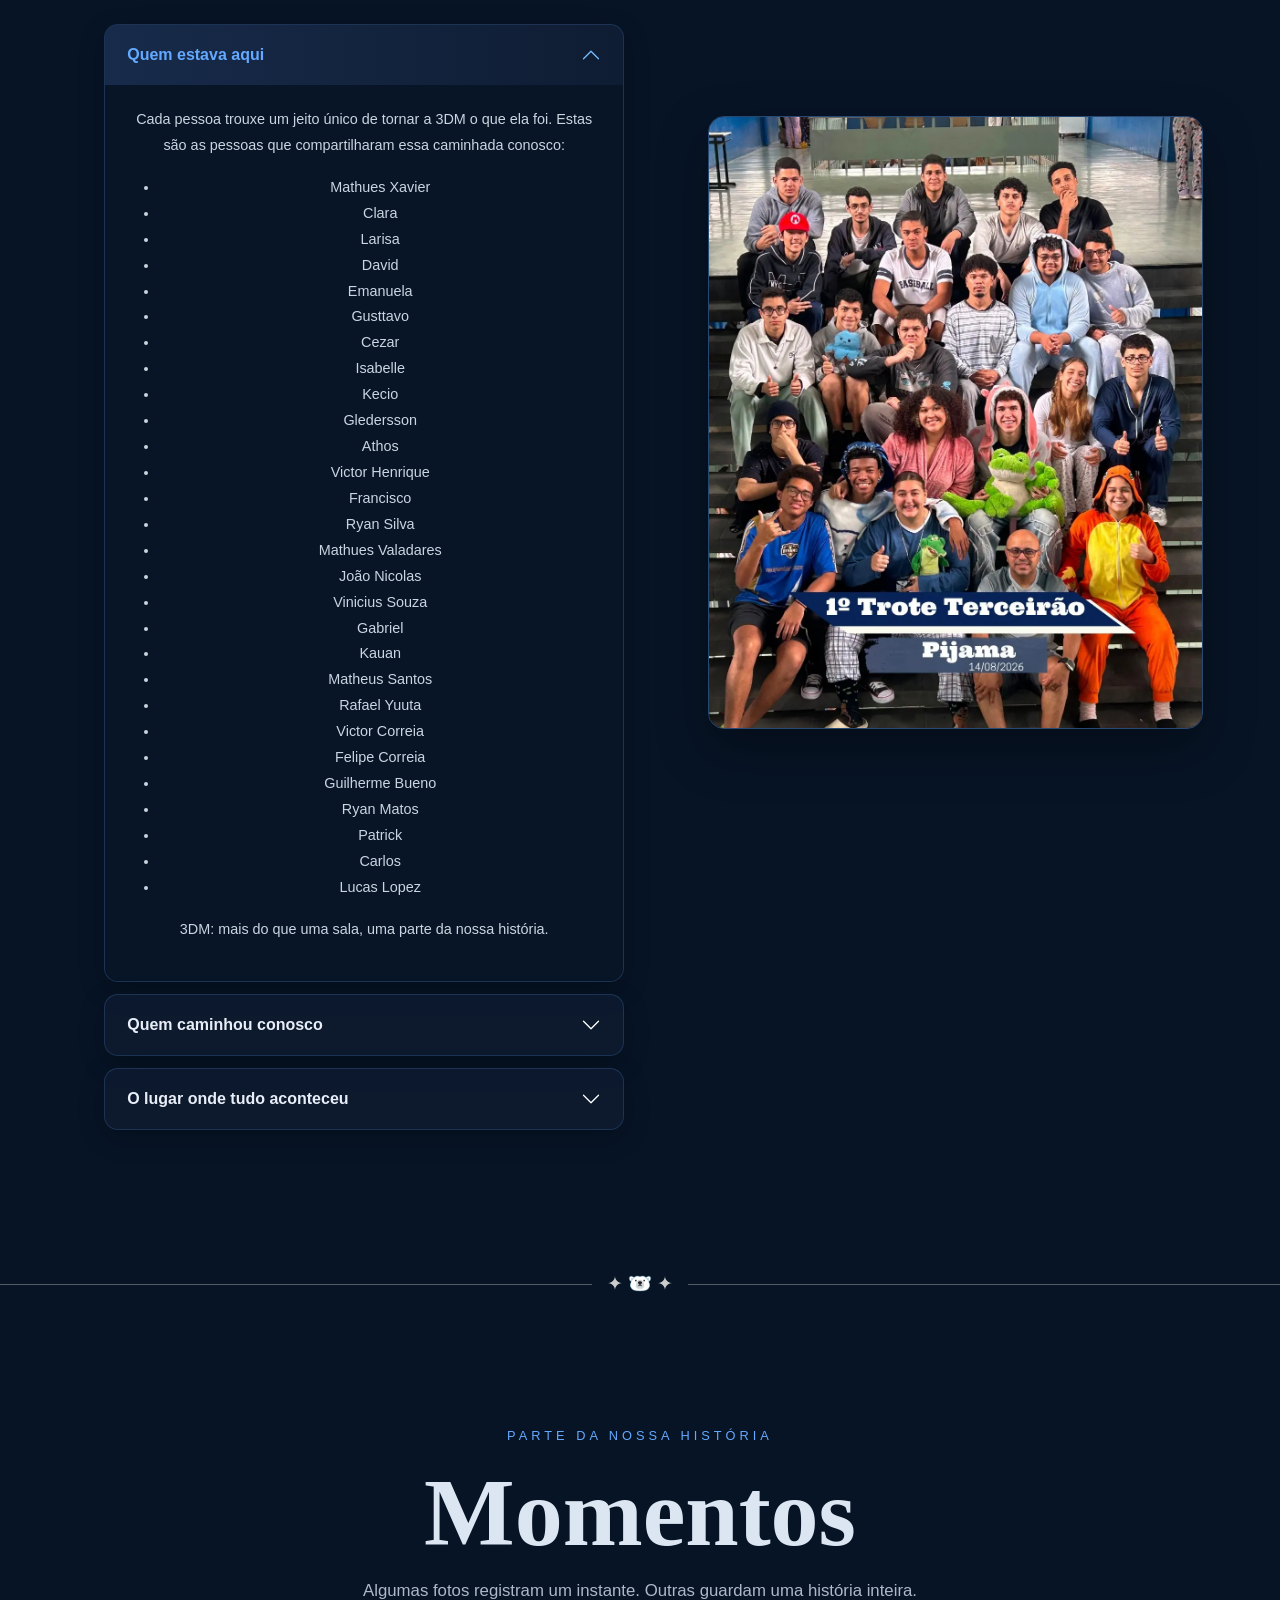
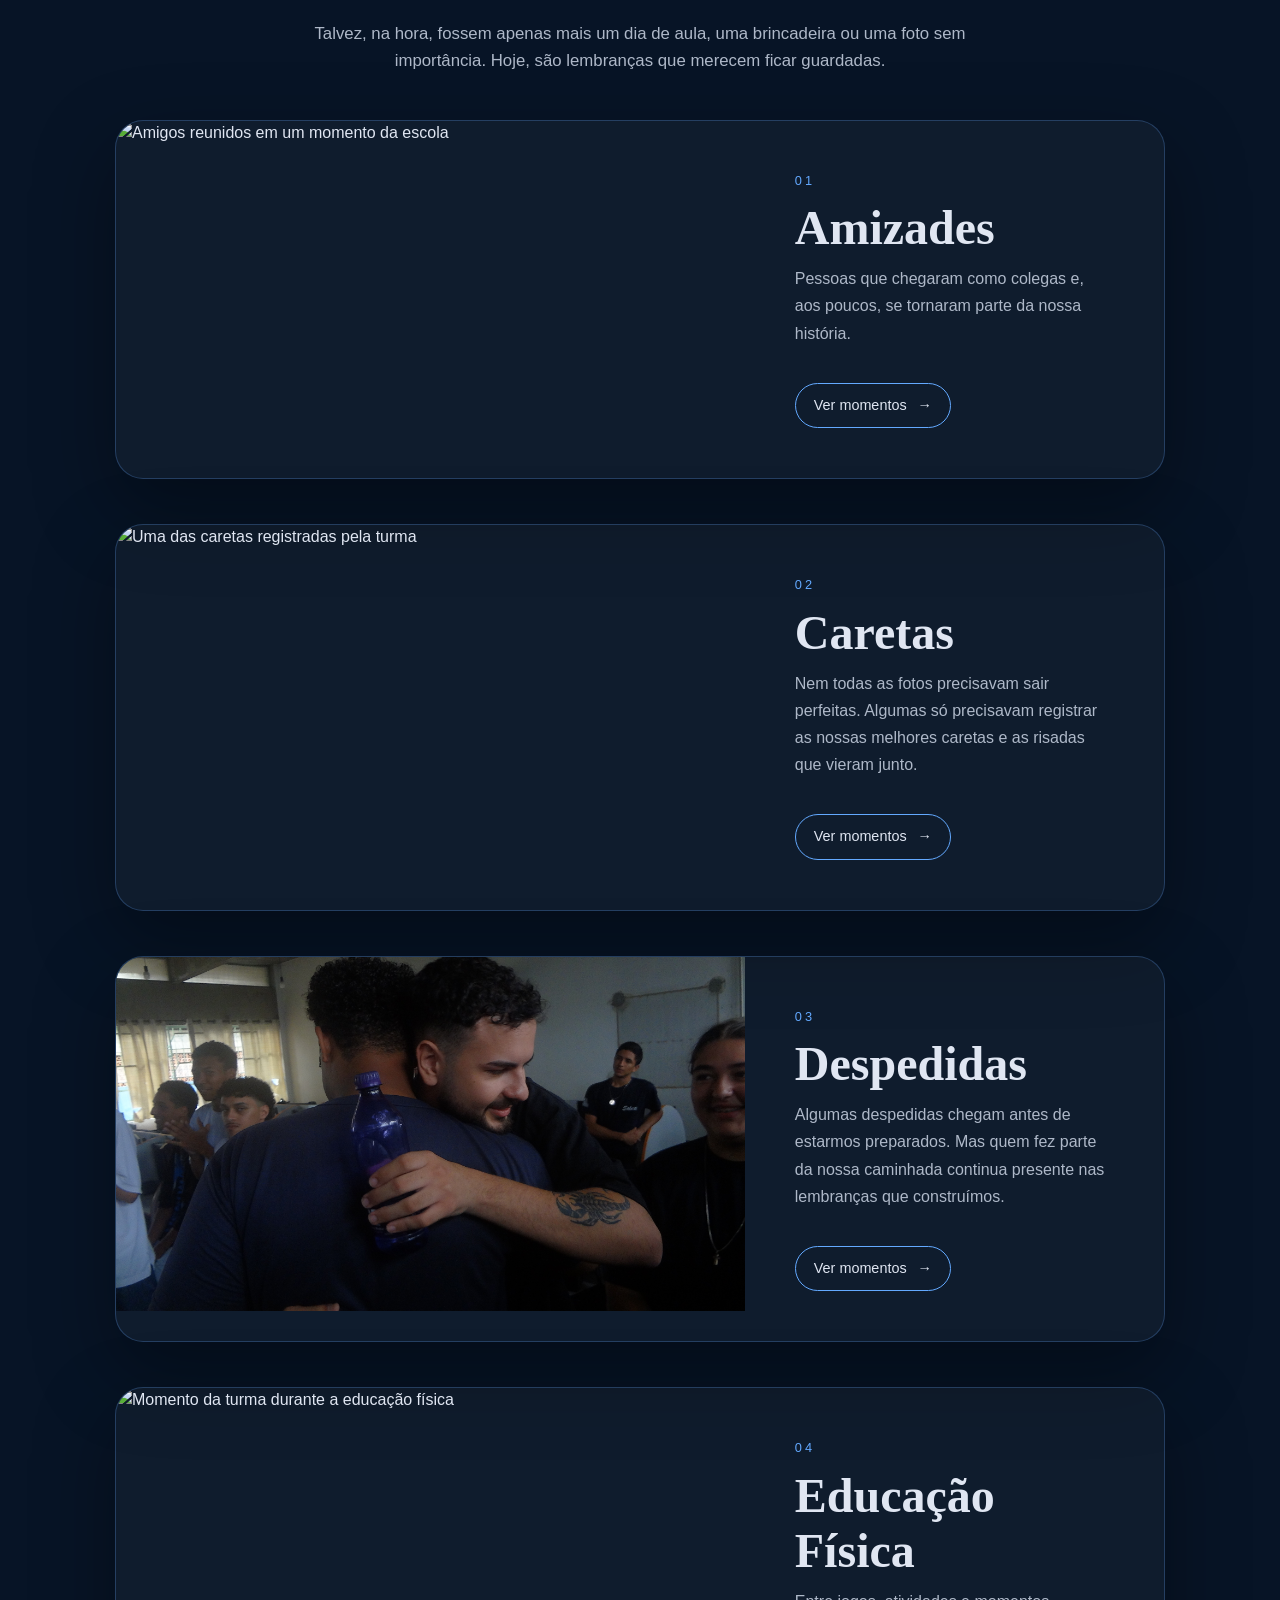
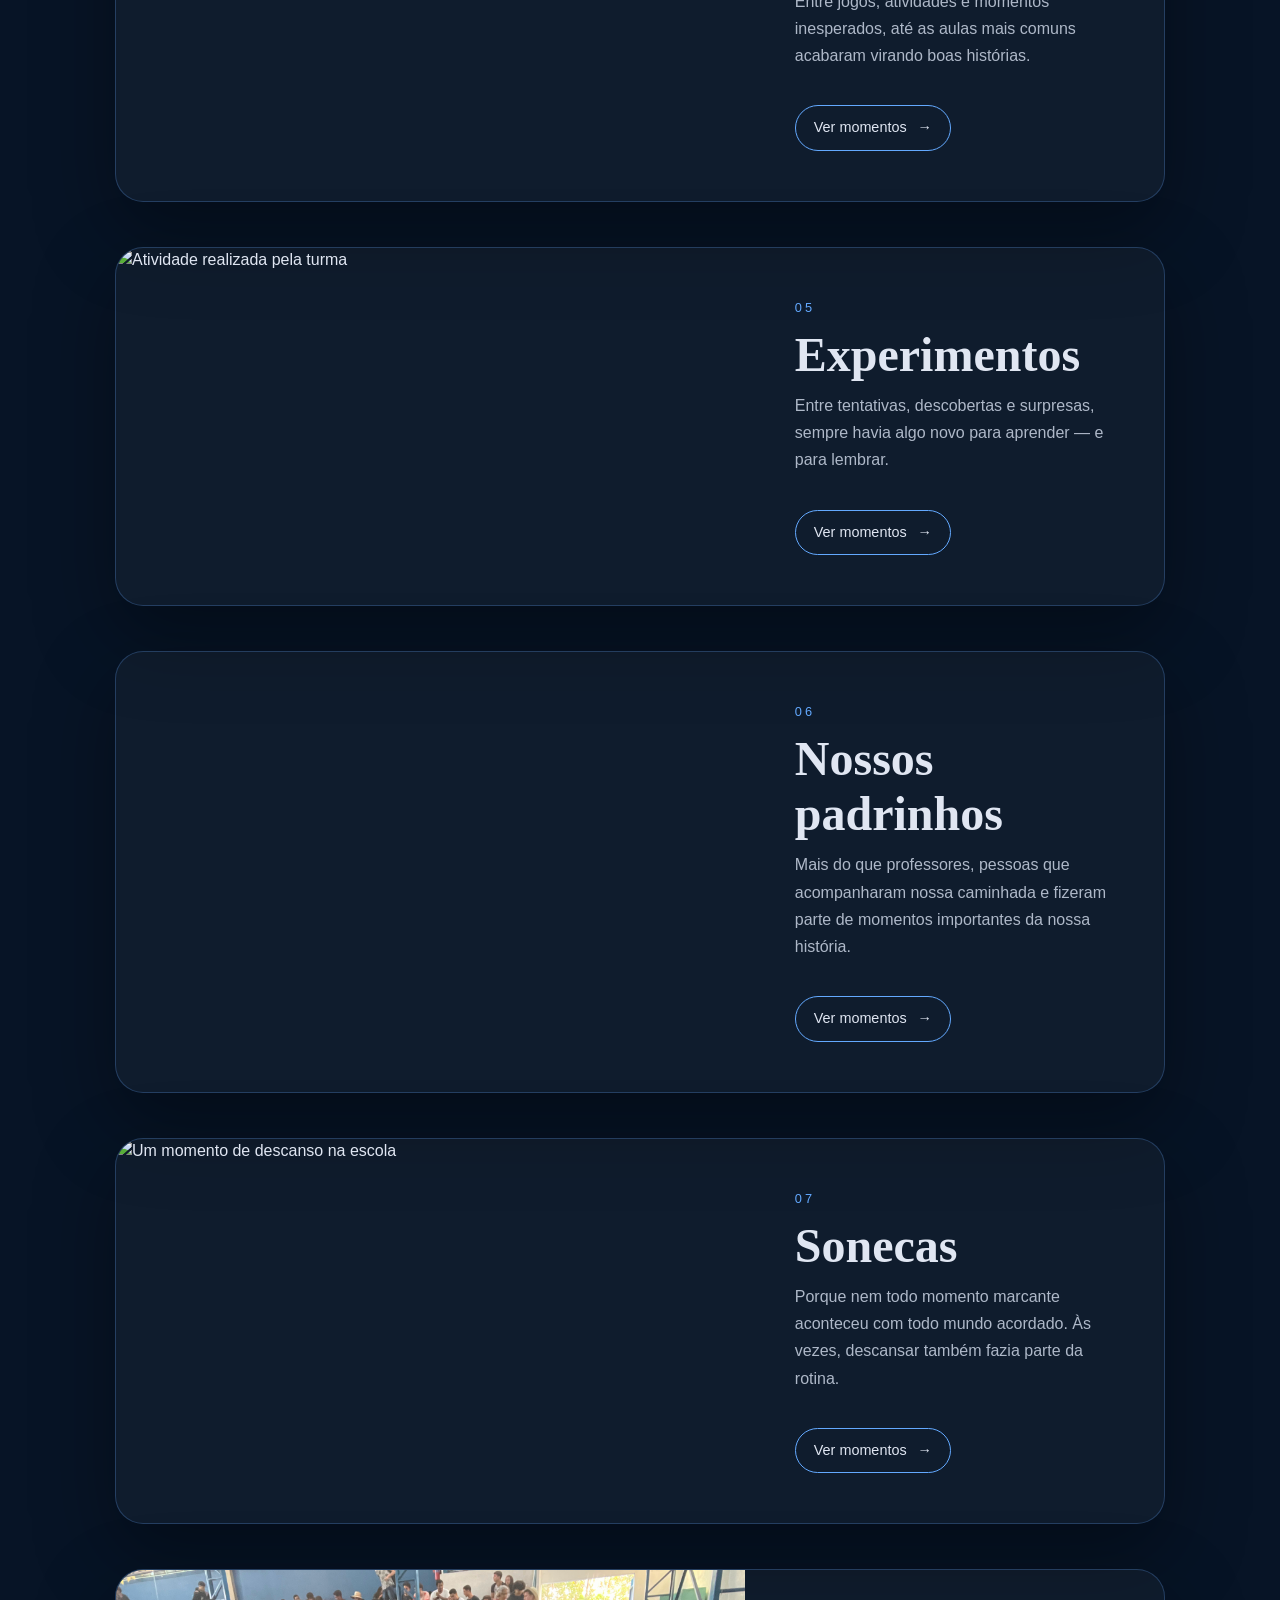
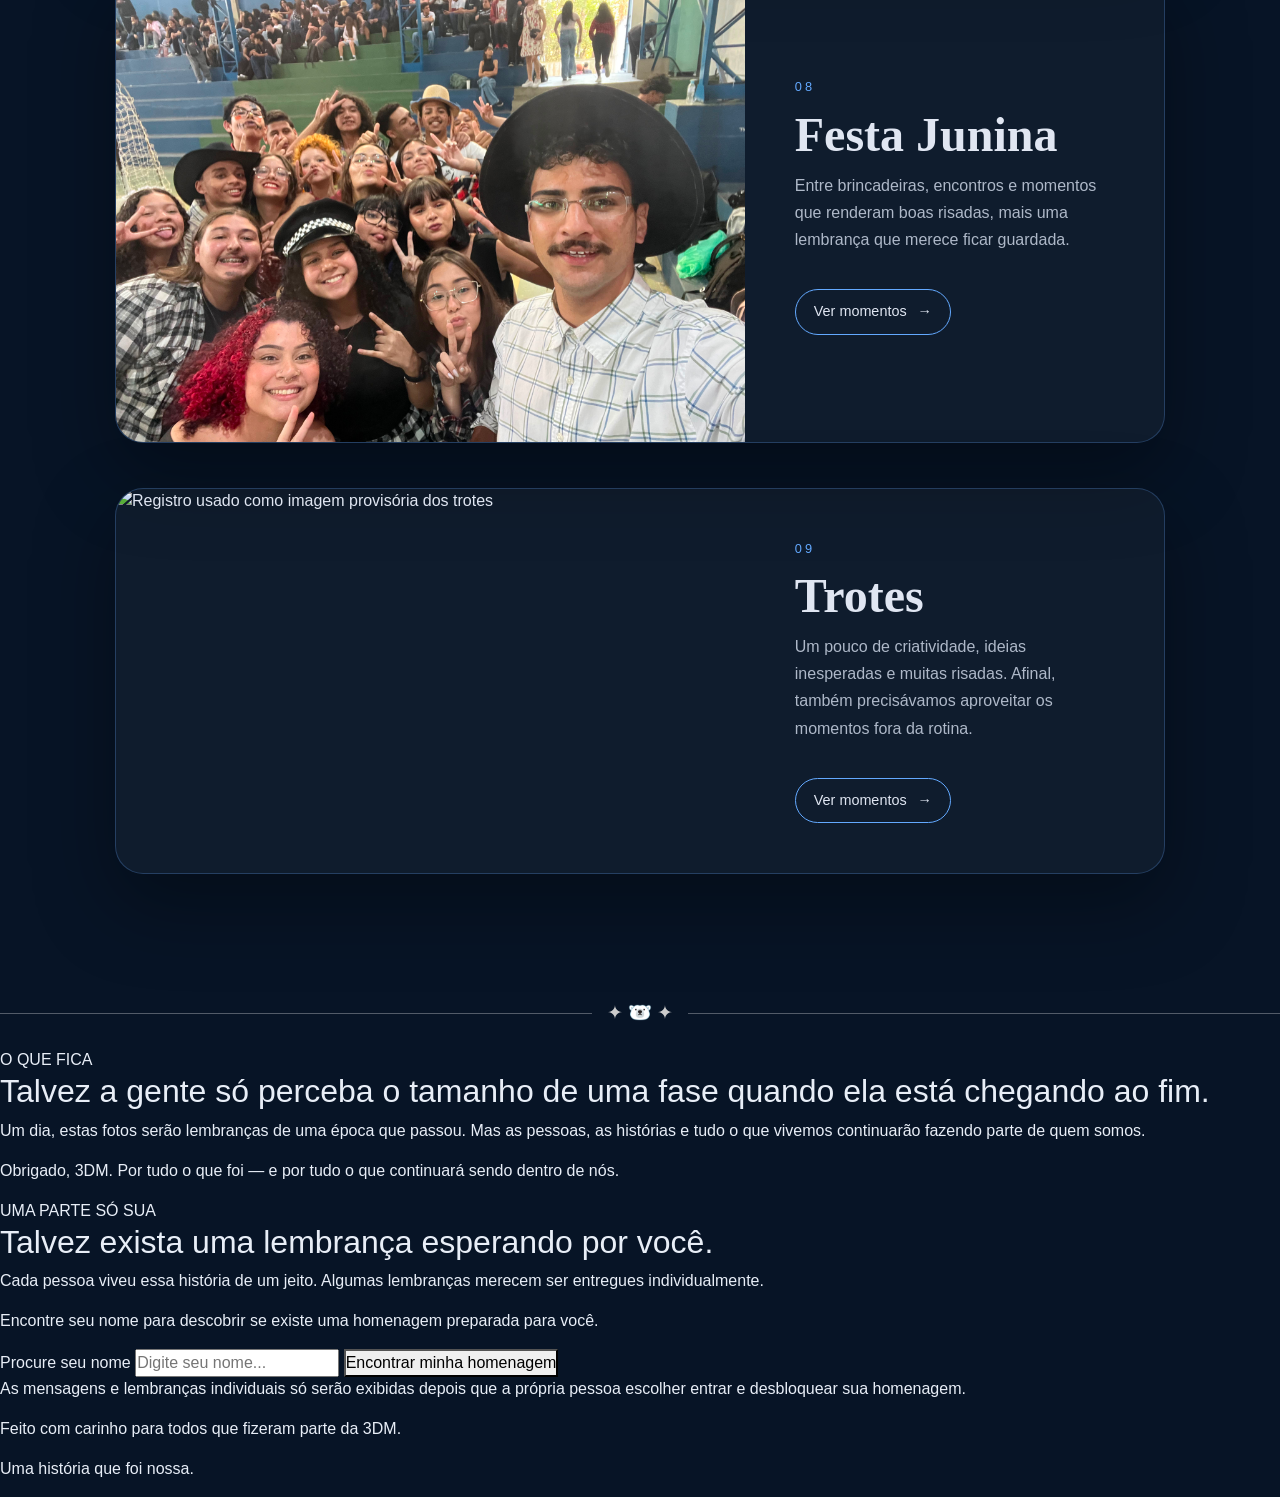
==== commit 3f39a389: "v1" ====
--- a/frontend/index.html
+++ b/frontend/index.html
@@ -1,24 +1,36 @@
 <!doctype html>
-<html lang="pt-br">
+<html lang="pt-BR">
   <head>
     <meta charset="UTF-8" />
     <meta name="viewport" content="width=device-width, initial-scale=1.0" />
-    <title>3DM O QUE FICA</title>
+
+    <meta
+      name="description"
+      content="Uma cápsula de memórias da 3DM: pessoas, momentos e histórias que merecem continuar vivas."
+    />
+
+    <title>3DM — O que fica</title>
+
     <link
       href="https://cdn.jsdelivr.net/npm/bootstrap@5.3.8/dist/css/bootstrap.min.css"
       rel="stylesheet"
-      integrity="sha384-sRIl4kxILFvY47J16cr9ZwB07vP4J8+LH7qKQnuqkuIAvNWLzeN8tE5YBujZqJLB"
       crossorigin="anonymous"
     />
+
     <link rel="stylesheet" href="styles.css" />
   </head>
+
   <body>
+    <!-- CABEÇALHO -->
     <header>
       <nav class="navbar navbar-expand-lg navbar-capsula">
         <div class="container-fluid">
-          <!-- Marca -->
-          <a class="navbar-brand marca" href="#inicio">
-            <img class="logo-h" src="img/icon.png" alt="Mascote 3DM" />
+          <a
+            class="navbar-brand marca"
+            href="#inicio"
+            aria-label="Voltar ao início"
+          >
+            <img class="logo-h" src="img/icon.png" alt="Símbolo da 3DM" />
 
             <div class="marca-texto">
               <span>3DM</span>
@@ -26,7 +38,6 @@
             </div>
           </a>
 
-          <!-- Botão mobile -->
           <button
             class="navbar-toggler"
             type="button"
@@ -34,21 +45,17 @@
             data-bs-target="#navbarNav"
             aria-controls="navbarNav"
             aria-expanded="false"
-            aria-label="Abrir menu"
+            aria-label="Abrir ou fechar menu"
           >
             <span class="navbar-toggler-icon"></span>
           </button>
 
-          <!-- Links -->
           <div class="collapse navbar-collapse" id="navbarNav">
             <div class="navbar-nav ms-auto">
-              <a class="nav-link active" href="#inicio"> Nossa história </a>
-
-              <a class="nav-link" href="#turma"> Nossa turma </a>
-
-              <a class="nav-link" href="#momentos"> Momentos </a>
-
-              <a class="nav-link" href="#homenagens"> Homenagens </a>
+              <a class="nav-link" href="#inicio">Nossa história</a>
+              <a class="nav-link" href="#turma">Nossa turma</a>
+              <a class="nav-link" href="#momentos">Momentos</a>
+              <a class="nav-link" href="#homenagens">Homenagens</a>
             </div>
           </div>
         </div>
@@ -56,308 +63,1715 @@
     </header>
 
     <main>
-      <section class="inicio">
-        <h1><span>3DM</span></h1>
-        <h1>O QUE FICA</h1>
-        <h2>Uma historia que vai fica na escola e em nossos coraçoes.</h2>
-
+      <!-- 1. ABERTURA -->
+      <section class="inicio" id="inicio">
+        <div class="inicio-conteudo">
+          <p class="inicio-sobretitulo">UMA CÁPSULA DE MEMÓRIAS</p>
+
+          <h1>
+            <span>3DM</span>
+            O QUE FICA
+          </h1>
+
+          <h2>
+            Uma história que continuará vivendo na escola e em nossos corações.
+          </h2>
+
+          <p class="inicio-descricao">
+            Entre aulas, conversas, trabalhos, risadas e momentos que pareciam
+            comuns, construímos algo que merece ser lembrado.
+          </p>
+        </div>
+
+        <!-- CARROSSEL DA TURMA -->
         <div class="moldura-carrossel">
           <div
-            id="carouselExampleAutoplaying"
+            id="carouselTurma"
             class="carousel slide"
             data-bs-ride="carousel"
+            aria-label="Fotografias da turma 3DM"
           >
             <div class="carousel-inner">
               <div class="carousel-item active">
-                <img src="img/sala6.jpg" class="d-block w-100" alt="..." />
-              </div>
+                <img
+                  src="img/sala6.jpg"
+                  class="d-block w-100"
+                  alt="Registro da turma 3DM"
+                />
+              </div>
+
               <div class="carousel-item">
-                <img src="img/sala5.JPG" class="d-block w-100" alt="..." />
-              </div>
+                <img
+                  src="img/sala5.JPG"
+                  class="d-block w-100"
+                  alt="Um momento vivido pela turma"
+                />
+              </div>
+
               <div class="carousel-item">
-                <img src="img/sala 3.jpg" class="d-block w-100" alt="..." />
-              </div>
-            </div>
+                <img
+                  src="img/sala 3.jpg"
+                  class="d-block w-100"
+                  alt="Mais uma lembrança da 3DM"
+                />
+              </div>
+            </div>
+
             <button
               class="carousel-control-prev"
               type="button"
-              data-bs-target="#carouselExampleAutoplaying"
+              data-bs-target="#carouselTurma"
               data-bs-slide="prev"
+              aria-label="Fotografia anterior"
             >
               <span
                 class="carousel-control-prev-icon"
                 aria-hidden="true"
               ></span>
-              <span class="visually-hidden">Previous</span>
             </button>
+
             <button
               class="carousel-control-next"
               type="button"
-              data-bs-target="#carouselExampleAutoplaying"
+              data-bs-target="#carouselTurma"
               data-bs-slide="next"
+              aria-label="Próxima fotografia"
             >
               <span
                 class="carousel-control-next-icon"
                 aria-hidden="true"
               ></span>
-              <span class="visually-hidden">Next</span>
             </button>
           </div>
         </div>
+
+        <a class="inicio-indicador" href="#turma">
+          Continue explorando
+          <span aria-hidden="true">↓</span>
+        </a>
+        
       </section>
-      <div class="hr-personalizado">
+
+      <div class="hr-personalizado" aria-hidden="true">
         <span>✦ 🐻‍❄️ ✦</span>
       </div>
-      <section class="parte2">
+
+      <!-- 2. NOSSA TURMA -->
+      <section class="parte2" id="turma">
         <div class="direira">
-          <h1 class="t1">NOSSA TURMA</h1>
-          <p class="s1">tantas pessoas</p>
-          <p class="s2">tantas historias</p>
+          <span class="secao-sobretitulo">QUEM FEZ PARTE</span>
+
+          <h2 class="t1">Nossa turma</h2>
+
+          <p class="s1">Tantas pessoas.</p>
+          <p class="s2">Tantas histórias.</p>
 
           <p class="s3">
-            Esta não é apenas uma turma é uma historia linda que eu devo
-            agradecer por paticipar e assitir
+            Esta não foi apenas uma turma. Foi um encontro de pessoas diferentes
+            que, juntas, construíram uma história que levaremos conosco. Sou
+            grato por ter participado de tudo isso.
           </p>
 
-          <div class="accordion" id="accordionExample">
+          <div class="accordion" id="accordionTurma">
+            <!-- QUEM ESTAVA AQUI -->
             <div class="accordion-item">
-              <h2 class="accordion-header">
+              <h3 class="accordion-header">
                 <button
                   class="accordion-button"
                   type="button"
                   data-bs-toggle="collapse"
-                  data-bs-target="#collapseOne"
+                  data-bs-target="#collapsePessoas"
                   aria-expanded="true"
-                  aria-controls="collapseOne"
+                  aria-controls="collapsePessoas"
                 >
                   Quem estava aqui
                 </button>
-              </h2>
+              </h3>
+
               <div
-                id="collapseOne"
+                id="collapsePessoas"
                 class="accordion-collapse collapse show"
-                data-bs-parent="#accordionExample"
+                data-bs-parent="#accordionTurma"
               >
                 <div class="accordion-body">
-                  <strong>Essas pessoas incriveis são:</strong> <br />Mathues
-                  Xavier <br />Clara <br />Larisa <br />David <br />
-                  Emanuela <br />
-                  Gusttavo <br />
-                  Cezar <br />
-                  Isabelle <br />
-                  Kecio <br />
-                  Gledersson <br />
-                  Athos <br />
-                  Victor henrique <br />
-                  Francisco <br />
-                  Ryan Silva <br />
-                  Mathues Valadares <br />
-                  João Nicolas <br />Vinicius Souza <br />
-                  Gabriel <br />
-                  Kauan <br />
-                  Matheus Santos <br />
-                  Rafael Yuuta <br />
-                  Victor Correia <br />
-                  Felipe Correia <br />Guilherme Bueno <br />Ryan Matos
-                  <br />Patrick <br />Carlos <br />Lucas Lopez <br />
-                  <code>3DM</code>, A sala que vai marcar essa escola.
+                  <p>
+                    Cada pessoa trouxe um jeito único de tornar a 3DM o que ela
+                    foi. Estas são as pessoas que compartilharam essa caminhada
+                    conosco:
+                  </p>
+
+                  <ul class="lista-pessoas">
+                    <li>Mathues Xavier</li>
+                    <li>Clara</li>
+                    <li>Larisa</li>
+                    <li>David</li>
+                    <li>Emanuela</li>
+                    <li>Gusttavo</li>
+                    <li>Cezar</li>
+                    <li>Isabelle</li>
+                    <li>Kecio</li>
+                    <li>Gledersson</li>
+                    <li>Athos</li>
+                    <li>Victor Henrique</li>
+                    <li>Francisco</li>
+                    <li>Ryan Silva</li>
+                    <li>Mathues Valadares</li>
+                    <li>João Nicolas</li>
+                    <li>Vinicius Souza</li>
+                    <li>Gabriel</li>
+                    <li>Kauan</li>
+                    <li>Matheus Santos</li>
+                    <li>Rafael Yuuta</li>
+                    <li>Victor Correia</li>
+                    <li>Felipe Correia</li>
+                    <li>Guilherme Bueno</li>
+                    <li>Ryan Matos</li>
+                    <li>Patrick</li>
+                    <li>Carlos</li>
+                    <li>Lucas Lopez</li>
+                  </ul>
+
+                  <p class="texto-destaque">
+                    3DM: mais do que uma sala, uma parte da nossa história.
+                  </p>
                 </div>
               </div>
             </div>
+
+            <!-- QUEM CAMINHOU CONOSCO -->
             <div class="accordion-item">
-              <h2 class="accordion-header">
+              <h3 class="accordion-header">
                 <button
                   class="accordion-button collapsed"
                   type="button"
                   data-bs-toggle="collapse"
-                  data-bs-target="#collapseTwo"
+                  data-bs-target="#collapseCaminho"
                   aria-expanded="false"
-                  aria-controls="collapseTwo"
+                  aria-controls="collapseCaminho"
                 >
                   Quem caminhou conosco
                 </button>
-              </h2>
+              </h3>
+
               <div
-                id="collapseTwo"
+                id="collapseCaminho"
                 class="accordion-collapse collapse"
-                data-bs-parent="#accordionExample"
+                data-bs-parent="#accordionTurma"
               >
                 <div class="accordion-body">
-                  <strong>Quais Amigos/Professores</strong> <br />Romario
-                  <br />Wesley <br />Carlos <br />Bruna <br />Pedro
-                  <br />Rodrigo <br />Manoel <br>Nilsa<br /> <br>Patricia <br> Pimenta<br> Alexadre <br />Elen
-                  <br />Pocoyo <br />Jhony <br />Karen <br />
-                  sidney <br />João <br />Luan <br /> 
-                  <code>Amigos</code>, que sempre estaram gravado em nossas
-                  cabeças e coraçoes alem de mostrar como o mundo real mente
-                  funciona.
+                  <p>
+                    Nem todos chegaram ao último capítulo, mas isso não
+                    significa que deixaram de fazer parte da história.
+                  </p>
+
+                  <p>
+                    Algumas pessoas seguiram outros caminhos. Ainda assim, as
+                    lembranças que construímos com elas continuam aqui.
+                  </p>
+
+                  <ul class="lista-pessoas">
+                    <li>Romario</li>
+                    <li>Wesley</li>
+                    <li>Carlos</li>
+                    <li>Bruna</li>
+                    <li>Pedro</li>
+                    <li>Rodrigo</li>
+                    <li>Manoel</li>
+                    <li>Nilsa</li>
+                    <li>Patricia</li>
+                    <li>Pimenta</li>
+                    <li>Alexandre</li>
+                    <li>Elen</li>
+                    <li>Pocoyo</li>
+                    <li>Jhony</li>
+                    <li>Karen</li>
+                    <li>Sidney</li>
+                    <li>João</li>
+                    <li>Luan</li>
+                  </ul>
+
+                  <p class="texto-destaque">
+                    Algumas pessoas seguem outros caminhos, mas continuam
+                    fazendo parte das nossas lembranças.
+                  </p>
                 </div>
               </div>
             </div>
+
+            <!-- A ESCOLA -->
             <div class="accordion-item">
-              <h2 class="accordion-header">
+              <h3 class="accordion-header">
                 <button
                   class="accordion-button collapsed"
                   type="button"
                   data-bs-toggle="collapse"
-                  data-bs-target="#collapseThree"
+                  data-bs-target="#collapseEscola"
                   aria-expanded="false"
-                  aria-controls="collapseThree"
+                  aria-controls="collapseEscola"
                 >
-                  Ambiente
-                </button>
-              </h2>
+                  O lugar onde tudo aconteceu
+                </button>
+              </h3>
+
               <div
-                id="collapseThree"
+                id="collapseEscola"
                 class="accordion-collapse collapse"
-                data-bs-parent="#accordionExample"
+                data-bs-parent="#accordionTurma"
               >
                 <div class="accordion-body">
-                  <strong>Alberto Salotti</strong>, muitas vezes reclamando
-                  dessa escola, mas o que ela fez por mim e por nós está muito
-                  além da compreensão. Fez-me conhecer pessoas que hoje posso
-                  chamar de irmãos e me fez conhecer pessoas incríveis como
-                  vocês.
-                  <code
-                    >Lembro do primeiro dia de aula nessa escola: teve o
-                    acolhimento e uma menina falou: "Você vai sair dessa escola,
-                    mas ela nunca vai sair de você". Vejo que é a pura
-                    verdade.</code
-                  >
-                  Obrigado a todos que fazem parte dessa escola.
+                  <h4>Alberto Salotti</h4>
+
+                  <p>
+                    Às vezes reclamávamos da escola, das aulas e da rotina. Mas,
+                    olhando para trás, percebo que ela nos deu muito mais do que
+                    um lugar para estudar.
+                  </p>
+
+                  <p>
+                    Foi aqui que conheci pessoas que hoje posso chamar de amigos
+                    e vivi momentos que quero guardar comigo.
+                  </p>
+
+                  <blockquote>
+                    “Você vai sair dessa escola, mas ela nunca vai sair de
+                    você.”
+                  </blockquote>
+
+                  <p>
+                    Lembro dessa frase desde o meu primeiro dia de aula. Hoje,
+                    entendo um pouco melhor o que ela significa.
+                  </p>
+
+                  <p class="texto-destaque">
+                    Obrigado a todos que fizeram parte dessa história.
+                  </p>
                 </div>
               </div>
             </div>
           </div>
         </div>
-        <div class="esquerda"><img src="img/sala10.webp" alt="" /></div>
+
+        <div class="esquerda">
+          <img
+            src="img/sala10.webp"
+            alt="Uma lembrança da turma na escola"
+            loading="lazy"
+          />
+        </div>
       </section>
-      <div class="hr-personalizado">
-          <span>✦ 🐻‍❄️ ✦</span>
+
+      <div class="hr-personalizado" aria-hidden="true">
+        <span>✦ 🐻‍❄️ ✦</span>
+      </div>
+
+      <!-- 3. MOMENTOS -->
+      <section class="momentos" id="momentos">
+        <div class="momentos-titulo">
+          <span>PARTE DA NOSSA HISTÓRIA</span>
+
+          <h2>Momentos</h2>
+
+          <p>
+            Algumas fotos registram um instante. Outras guardam uma história
+            inteira.
+          </p>
+
+          <p>
+            Talvez, na hora, fossem apenas mais um dia de aula, uma brincadeira
+            ou uma foto sem importância. Hoje, são lembranças que merecem ficar
+            guardadas.
+          </p>
         </div>
-     <section class="momentos" id="momentos">
-
-    <div class="momentos-titulo">
-        <span>PARTE DA NOSSA HISTÓRIA</span>
-
-        <h2>Momentos</h2>
+
+        <!-- ÁLBUM 01: AMIZADES -->
+        <section class="bloco-album" aria-labelledby="titulo-amizades">
+          <div class="momento-destaque">
+            <div class="momento-foto">
+              <img
+                src="img/amizades/16.JPG"
+                alt="Amigos reunidos em um momento da escola"
+                loading="lazy"
+              />
+            </div>
+
+            <div class="momento-info">
+              <span class="numero-momento">01</span>
+              <h3 id="titulo-amizades">Amizades</h3>
+
+              <p>
+                Pessoas que chegaram como colegas e, aos poucos, se tornaram
+                parte da nossa história.
+              </p>
+
+              <button class="abrir-galeria" type="button">
+                Ver momentos <span aria-hidden="true">→</span>
+              </button>
+            </div>
+          </div>
+
+          <div class="galeria-overlay" aria-hidden="true">
+            <div
+              class="galeria"
+              role="dialog"
+              aria-modal="true"
+              aria-label="Galeria de amizades"
+            >
+              <button
+                class="fechar-galeria"
+                type="button"
+                aria-label="Fechar galeria"
+              >
+                ×
+              </button>
+
+              <div class="galeria-cabecalho">
+                <span>MEMÓRIAS</span>
+                <h2>Amizades</h2>
+                <p>Pessoas que fizeram parte da nossa caminhada.</p>
+              </div>
+
+              <div class="fotos-grid">
+                <button class="foto-item" type="button">
+                  <img
+                    src="img/amizades/1.JPG"
+                    alt="Registro de amizade"
+                    loading="lazy"
+                  />
+                </button>
+                <button class="foto-item" type="button">
+                  <img
+                    src="img/amizades/2.JPG"
+                    alt="Registro de amizade"
+                    loading="lazy"
+                  />
+                </button>
+                <button class="foto-item" type="button">
+                  <img
+                    src="img/amizades/3.JPG"
+                    alt="Registro de amizade"
+                    loading="lazy"
+                  />
+                </button>
+                <button class="foto-item" type="button">
+                  <img
+                    src="img/amizades/4.JPG"
+                    alt="Registro de amizade"
+                    loading="lazy"
+                  />
+                </button>
+                <button class="foto-item" type="button">
+                  <img
+                    src="img/amizades/5.JPG"
+                    alt="Registro de amizade"
+                    loading="lazy"
+                  />
+                </button>
+                <button class="foto-item" type="button">
+                  <img
+                    src="img/amizades/6.JPG"
+                    alt="Registro de amizade"
+                    loading="lazy"
+                  />
+                </button>
+                <button class="foto-item" type="button">
+                  <img
+                    src="img/amizades/7.JPG"
+                    alt="Registro de amizade"
+                    loading="lazy"
+                  />
+                </button>
+                <button class="foto-item" type="button">
+                  <img
+                    src="img/amizades/8.JPG"
+                    alt="Registro de amizade"
+                    loading="lazy"
+                  />
+                </button>
+                <button class="foto-item" type="button">
+                  <img
+                    src="img/amizades/9.JPG"
+                    alt="Registro de amizade"
+                    loading="lazy"
+                  />
+                </button>
+                <button class="foto-item" type="button">
+                  <img
+                    src="img/amizades/10.JPG"
+                    alt="Registro de amizade"
+                    loading="lazy"
+                  />
+                </button>
+                <button class="foto-item" type="button">
+                  <img
+                    src="img/amizades/11.JPG"
+                    alt="Registro de amizade"
+                    loading="lazy"
+                  />
+                </button>
+                <button class="foto-item" type="button">
+                  <img
+                    src="img/amizades/12.JPG"
+                    alt="Registro de amizade"
+                    loading="lazy"
+                  />
+                </button>
+                <button class="foto-item" type="button">
+                  <img
+                    src="img/amizades/13.JPG"
+                    alt="Registro de amizade"
+                    loading="lazy"
+                  />
+                </button>
+                <button class="foto-item" type="button">
+                  <img
+                    src="img/amizades/14.JPG"
+                    alt="Registro de amizade"
+                    loading="lazy"
+                  />
+                </button>
+                <button class="foto-item" type="button">
+                  <img
+                    src="img/amizades/15.JPG"
+                    alt="Registro de amizade"
+                    loading="lazy"
+                  />
+                </button>
+                <button class="foto-item" type="button">
+                  <img
+                    src="img/amizades/16.JPG"
+                    alt="Registro de amizade"
+                    loading="lazy"
+                  />
+                </button>
+                <button class="foto-item" type="button">
+                  <img
+                    src="img/amizades/17.JPG"
+                    alt="Registro de amizade"
+                    loading="lazy"
+                  />
+                </button>
+                <button class="foto-item" type="button">
+                  <img
+                    src="img/amizades/18.JPG"
+                    alt="Registro de amizade"
+                    loading="lazy"
+                  />
+                </button>
+                <button class="foto-item" type="button">
+                  <img
+                    src="img/amizades/19.JPG"
+                    alt="Registro de amizade"
+                    loading="lazy"
+                  />
+                </button>
+                <button class="foto-item" type="button">
+                  <img
+                    src="img/amizades/20.JPG"
+                    alt="Registro de amizade"
+                    loading="lazy"
+                  />
+                </button>
+                <button class="foto-item" type="button">
+                  <img
+                    src="img/amizades/21.jpg"
+                    alt="Registro de amizade"
+                    loading="lazy"
+                  />
+                </button>
+                <button class="foto-item" type="button">
+                  <img
+                    src="img/amizades/22.jpg"
+                    alt="Registro de amizade"
+                    loading="lazy"
+                  />
+                </button>
+                <button class="foto-item" type="button">
+                  <img
+                    src="img/amizades/23.jpg"
+                    alt="Registro de amizade"
+                    loading="lazy"
+                  />
+                </button>
+                <button class="foto-item" type="button">
+                  <img
+                    src="img/amizades/24.jpg"
+                    alt="Registro de amizade"
+                    loading="lazy"
+                  />
+                </button>
+                <button class="foto-item" type="button">
+                  <img
+                    src="img/amizades/26.jpg"
+                    alt="Registro de amizade"
+                    loading="lazy"
+                  />
+                </button>
+              </div>
+            </div>
+          </div>
+        </section>
+
+        <!-- ÁLBUM 02: CARETAS -->
+        <section class="bloco-album" aria-labelledby="titulo-caretas">
+          <div class="momento-destaque">
+            <div class="momento-foto">
+              <img
+                src="img/caretas/DSC02952.JPG"
+                alt="Uma das caretas registradas pela turma"
+                loading="lazy"
+              />
+            </div>
+
+            <div class="momento-info">
+              <span class="numero-momento">02</span>
+              <h3 id="titulo-caretas">Caretas</h3>
+
+              <p>
+                Nem todas as fotos precisavam sair perfeitas. Algumas só
+                precisavam registrar as nossas melhores caretas e as risadas que
+                vieram junto.
+              </p>
+
+              <button class="abrir-galeria" type="button">
+                Ver momentos <span aria-hidden="true">→</span>
+              </button>
+            </div>
+          </div>
+
+          <div class="galeria-overlay" aria-hidden="true">
+            <div
+              class="galeria"
+              role="dialog"
+              aria-modal="true"
+              aria-label="Galeria de caretas"
+            >
+              <button
+                class="fechar-galeria"
+                type="button"
+                aria-label="Fechar galeria"
+              >
+                ×
+              </button>
+
+              <div class="galeria-cabecalho">
+                <span>RISADAS REGISTRADAS</span>
+                <h2>Caretas</h2>
+                <p>Algumas imagens dispensam qualquer explicação.</p>
+              </div>
+
+              <div class="fotos-grid">
+                <button class="foto-item" type="button">
+                  <img
+                    src="img/caretas/DSC02952.JPG"
+                    alt="Careta da turma"
+                    loading="lazy"
+                  />
+                </button>
+                <button class="foto-item" type="button">
+                  <img
+                    src="img/caretas/DSC02956.JPG"
+                    alt="Careta da turma"
+                    loading="lazy"
+                  />
+                </button>
+                <button class="foto-item" type="button">
+                  <img
+                    src="img/caretas/DSC03294.JPG"
+                    alt="Careta da turma"
+                    loading="lazy"
+                  />
+                </button>
+                <button class="foto-item" type="button">
+                  <img
+                    src="img/caretas/DSC03805.JPG"
+                    alt="Careta da turma"
+                    loading="lazy"
+                  />
+                </button>
+                <button class="foto-item" type="button">
+                  <img
+                    src="img/caretas/DSC03928.JPG"
+                    alt="Careta da turma"
+                    loading="lazy"
+                  />
+                </button>
+                <button class="foto-item" type="button">
+                  <img
+                    src="img/caretas/DSC04064.JPG"
+                    alt="Careta da turma"
+                    loading="lazy"
+                  />
+                </button>
+                <button class="foto-item" type="button">
+                  <img
+                    src="img/caretas/DSC04066.JPG"
+                    alt="Careta da turma"
+                    loading="lazy"
+                  />
+                </button>
+                <button class="foto-item" type="button">
+                  <img
+                    src="img/caretas/DSC04077.JPG"
+                    alt="Careta da turma"
+                    loading="lazy"
+                  />
+                </button>
+                <button class="foto-item" type="button">
+                  <img
+                    src="img/caretas/DSC04080.JPG"
+                    alt="Careta da turma"
+                    loading="lazy"
+                  />
+                </button>
+                <button class="foto-item" type="button">
+                  <img
+                    src="img/caretas/DSC04089.JPG"
+                    alt="Careta da turma"
+                    loading="lazy"
+                  />
+                </button>
+                <button class="foto-item" type="button">
+                  <img
+                    src="img/caretas/DSC04091.JPG"
+                    alt="Careta da turma"
+                    loading="lazy"
+                  />
+                </button>
+                <button class="foto-item" type="button">
+                  <img
+                    src="img/caretas/DSC04318.JPG"
+                    alt="Careta da turma"
+                    loading="lazy"
+                  />
+                </button>
+                <button class="foto-item" type="button">
+                  <img
+                    src="img/caretas/DSC04457.JPG"
+                    alt="Careta da turma"
+                    loading="lazy"
+                  />
+                </button>
+                <button class="foto-item" type="button">
+                  <img
+                    src="img/caretas/DSC04623.JPG"
+                    alt="Careta da turma"
+                    loading="lazy"
+                  />
+                </button>
+                <button class="foto-item" type="button">
+                  <img
+                    src="img/caretas/DSC04627.JPG"
+                    alt="Careta da turma"
+                    loading="lazy"
+                  />
+                </button>
+                <button class="foto-item" type="button">
+                  <img
+                    src="img/caretas/DSC04828.JPG"
+                    alt="Careta da turma"
+                    loading="lazy"
+                  />
+                </button>
+                <button class="foto-item" type="button">
+                  <img
+                    src="img/caretas/DSC04906.JPG"
+                    alt="Careta da turma"
+                    loading="lazy"
+                  />
+                </button>
+                <button class="foto-item" type="button">
+                  <img
+                    src="img/caretas/DSC04929.JPG"
+                    alt="Careta da turma"
+                    loading="lazy"
+                  />
+                </button>
+                <button class="foto-item" type="button">
+                  <img
+                    src="img/caretas/DSC05023.JPG"
+                    alt="Careta da turma"
+                    loading="lazy"
+                  />
+                </button>
+              </div>
+            </div>
+          </div>
+        </section>
+
+        <!-- ÁLBUM 03: DESPEDIDAS -->
+        <section class="bloco-album" aria-labelledby="titulo-despedidas">
+          <div class="momento-destaque">
+            <div class="momento-foto">
+              <img
+                src="img/despedida/DSC04539.JPG"
+                alt="Um momento de despedida"
+                loading="lazy"
+              />
+            </div>
+
+            <div class="momento-info">
+              <span class="numero-momento">03</span>
+              <h3 id="titulo-despedidas">Despedidas</h3>
+
+              <p>
+                Algumas despedidas chegam antes de estarmos preparados. Mas quem
+                fez parte da nossa caminhada continua presente nas lembranças
+                que construímos.
+              </p>
+
+              <button class="abrir-galeria" type="button">
+                Ver momentos <span aria-hidden="true">→</span>
+              </button>
+            </div>
+          </div>
+
+          <div class="galeria-overlay" aria-hidden="true">
+            <div
+              class="galeria"
+              role="dialog"
+              aria-modal="true"
+              aria-label="Galeria de despedidas"
+            >
+              <button
+                class="fechar-galeria"
+                type="button"
+                aria-label="Fechar galeria"
+              >
+                ×
+              </button>
+
+              <div class="galeria-cabecalho">
+                <span>LEMBRANÇAS QUE FICAM</span>
+                <h2>Despedidas</h2>
+                <p>
+                  Algumas pessoas seguem outros caminhos, mas continuam na
+                  história.
+                </p>
+              </div>
+
+              <div class="fotos-grid">
+                <button class="foto-item" type="button">
+                  <img
+                    src="img/despedida/DSC04540.JPG"
+                    alt="Registro de despedida"
+                    loading="lazy"
+                  />
+                </button>
+                <button class="foto-item" type="button">
+                  <img
+                    src="img/despedida/DSC04541.JPG"
+                    alt="Registro de despedida"
+                    loading="lazy"
+                  />
+                </button>
+                <button class="foto-item" type="button">
+                  <img
+                    src="img/despedida/DSC04545.JPG"
+                    alt="Registro de despedida"
+                    loading="lazy"
+                  />
+                </button>
+                <button class="foto-item" type="button">
+                  <img
+                    src="img/despedida/DSC04546.JPG"
+                    alt="Registro de despedida"
+                    loading="lazy"
+                  />
+                </button>
+                <button class="foto-item" type="button">
+                  <img
+                    src="img/despedida/DSC04547.JPG"
+                    alt="Registro de despedida"
+                    loading="lazy"
+                  />
+                </button>
+              </div>
+            </div>
+          </div>
+        </section>
+
+        <!-- ÁLBUM 04: EDUCAÇÃO FÍSICA -->
+        <section class="bloco-album" aria-labelledby="titulo-educacao">
+          <div class="momento-destaque">
+            <div class="momento-foto">
+              <img
+                src="img/educação fisica/DSC04326.JPG"
+                alt="Momento da turma durante a educação física"
+                loading="lazy"
+              />
+            </div>
+
+            <div class="momento-info">
+              <span class="numero-momento">04</span>
+              <h3 id="titulo-educacao">Educação Física</h3>
+
+              <p>
+                Entre jogos, atividades e momentos inesperados, até as aulas
+                mais comuns acabaram virando boas histórias.
+              </p>
+
+              <button class="abrir-galeria" type="button">
+                Ver momentos <span aria-hidden="true">→</span>
+              </button>
+            </div>
+          </div>
+
+          <div class="galeria-overlay" aria-hidden="true">
+            <div
+              class="galeria"
+              role="dialog"
+              aria-modal="true"
+              aria-label="Galeria de educação física"
+            >
+              <button
+                class="fechar-galeria"
+                type="button"
+                aria-label="Fechar galeria"
+              >
+                ×
+              </button>
+
+              <div class="galeria-cabecalho">
+                <span>EM MOVIMENTO</span>
+                <h2>Educação Física</h2>
+                <p>Mais uma parte da nossa rotina que virou lembrança.</p>
+              </div>
+
+              <div class="fotos-grid">
+                <button class="foto-item" type="button">
+                  <img
+                    src="img/educação fisica/DSC03423.JPG"
+                    alt="Atividade de educação física"
+                    loading="lazy"
+                  />
+                </button>
+                <button class="foto-item" type="button">
+                  <img
+                    src="img/educação fisica/DSC03431.JPG"
+                    alt="Atividade de educação física"
+                    loading="lazy"
+                  />
+                </button>
+                <button class="foto-item" type="button">
+                  <img
+                    src="img/educação fisica/DSC03432.JPG"
+                    alt="Atividade de educação física"
+                    loading="lazy"
+                  />
+                </button>
+                <button class="foto-item" type="button">
+                  <img
+                    src="img/educação fisica/DSC03443.JPG"
+                    alt="Atividade de educação física"
+                    loading="lazy"
+                  />
+                </button>
+                <button class="foto-item" type="button">
+                  <img
+                    src="img/educação fisica/DSC03450.JPG"
+                    alt="Atividade de educação física"
+                    loading="lazy"
+                  />
+                </button>
+                <button class="foto-item" type="button">
+                  <img
+                    src="img/educação fisica/DSC03453.JPG"
+                    alt="Atividade de educação física"
+                    loading="lazy"
+                  />
+                </button>
+                <button class="foto-item" type="button">
+                  <img
+                    src="img/educação fisica/DSC03462.JPG"
+                    alt="Atividade de educação física"
+                    loading="lazy"
+                  />
+                </button>
+                <button class="foto-item" type="button">
+                  <img
+                    src="img/educação fisica/DSC04325.JPG"
+                    alt="Atividade de educação física"
+                    loading="lazy"
+                  />
+                </button>
+                <button class="foto-item" type="button">
+                  <img
+                    src="img/educação fisica/DSC04326.JPG"
+                    alt="Atividade de educação física"
+                    loading="lazy"
+                  />
+                </button>
+                <button class="foto-item" type="button">
+                  <img
+                    src="img/educação fisica/DSC04327.JPG"
+                    alt="Atividade de educação física"
+                    loading="lazy"
+                  />
+                </button>
+              </div>
+            </div>
+          </div>
+        </section>
+
+        <!-- ÁLBUM 05: EXPERIMENTOS -->
+        <section class="bloco-album" aria-labelledby="titulo-experimentos">
+          <div class="momento-destaque">
+            <div class="momento-foto">
+              <img
+                src="img/experimentos/DSC04720.JPG"
+                alt="Atividade realizada pela turma"
+                loading="lazy"
+              />
+            </div>
+
+            <div class="momento-info">
+              <span class="numero-momento">05</span>
+              <h3 id="titulo-experimentos">Experimentos</h3>
+
+              <p>
+                Entre tentativas, descobertas e surpresas, sempre havia algo
+                novo para aprender — e para lembrar.
+              </p>
+
+              <button class="abrir-galeria" type="button">
+                Ver momentos <span aria-hidden="true">→</span>
+              </button>
+            </div>
+          </div>
+
+          <div class="galeria-overlay" aria-hidden="true">
+            <div
+              class="galeria"
+              role="dialog"
+              aria-modal="true"
+              aria-label="Galeria de experimentos"
+            >
+              <button
+                class="fechar-galeria"
+                type="button"
+                aria-label="Fechar galeria"
+              >
+                ×
+              </button>
+
+              <div class="galeria-cabecalho">
+                <span>APRENDER FAZENDO</span>
+                <h2>Experimentos</h2>
+                <p>Um pouco de descoberta no meio da rotina.</p>
+              </div>
+
+              <div class="fotos-grid">
+                <button class="foto-item" type="button">
+                  <img
+                    src="img/experimentos/DSC04720.JPG"
+                    alt="Experimento da turma"
+                    loading="lazy"
+                  />
+                </button>
+                <button class="foto-item" type="button">
+                  <img
+                    src="img/experimentos/DSC04722.JPG"
+                    alt="Experimento da turma"
+                    loading="lazy"
+                  />
+                </button>
+                <button class="foto-item" type="button">
+                  <img
+                    src="img/experimentos/DSC04723.JPG"
+                    alt="Experimento da turma"
+                    loading="lazy"
+                  />
+                </button>
+                <button class="foto-item" type="button">
+                  <img
+                    src="img/experimentos/DSC04732.JPG"
+                    alt="Experimento da turma"
+                    loading="lazy"
+                  />
+                </button>
+                <button class="foto-item" type="button">
+                  <img
+                    src="img/experimentos/DSC04738.JPG"
+                    alt="Experimento da turma"
+                    loading="lazy"
+                  />
+                </button>
+                <button class="foto-item" type="button">
+                  <img
+                    src="img/experimentos/DSC04739.JPG"
+                    alt="Experimento da turma"
+                    loading="lazy"
+                  />
+                </button>
+                <button class="foto-item" type="button">
+                  <img
+                    src="img/experimentos/DSC04743.JPG"
+                    alt="Experimento da turma"
+                    loading="lazy"
+                  />
+                </button>
+                <button class="foto-item" type="button">
+                  <img
+                    src="img/experimentos/IMG-20250412-WA0003.jpg"
+                    alt="Atividade da turma"
+                    loading="lazy"
+                  />
+                </button>
+                <button class="foto-item" type="button">
+                  <img
+                    src="img/experimentos/IMG-20250412-WA0018.jpg"
+                    alt="Atividade da turma"
+                    loading="lazy"
+                  />
+                </button>
+                <button class="foto-item" type="button">
+                  <img
+                    src="img/experimentos/IMG-20250412-WA0023.jpg"
+                    alt="Atividade da turma"
+                    loading="lazy"
+                  />
+                </button>
+                <button class="foto-item" type="button">
+                  <img
+                    src="img/experimentos/IMG-20250412-WA0033.jpg"
+                    alt="Atividade da turma"
+                    loading="lazy"
+                  />
+                </button>
+                <button class="foto-item" type="button">
+                  <img
+                    src="img/experimentos/IMG-20250412-WA0034.jpg"
+                    alt="Atividade da turma"
+                    loading="lazy"
+                  />
+                </button>
+                <button class="foto-item" type="button">
+                  <img
+                    src="img/experimentos/IMG-20250412-WA0038.jpg"
+                    alt="Atividade da turma"
+                    loading="lazy"
+                  />
+                </button>
+              </div>
+            </div>
+          </div>
+        </section>
+
+        <!-- ÁLBUM 06: PADRINHOS -->
+        <section class="bloco-album" aria-labelledby="titulo-padrinhos">
+          <div class="momento-destaque">
+            <div class="momento-foto">
+              <video
+                autoplay
+                  muted
+                  loop
+                  playsinline
+                preload="metadata"
+                aria-label="Vídeo do convite ao professor Sidney para ser padrinho da turma"
+              >
+                <source
+                  src="img/padrinho/• 28-05-2026 - Dia do convite de padrinho de turma da sala.Muito obrigado professor Sidney, por .mp4"
+                  type="video/mp4"
+                 
+                />
+                
+              </video>
+            </div>
+
+            <div class="momento-info">
+              <span class="numero-momento">06</span>
+              <h3 id="titulo-padrinhos">Nossos padrinhos</h3>
+
+              <p>
+                Mais do que professores, pessoas que acompanharam nossa
+                caminhada e fizeram parte de momentos importantes da nossa
+                história.
+              </p>
+
+              <button class="abrir-galeria" type="button">
+                Ver momentos <span aria-hidden="true">→</span>
+              </button>
+            </div>
+          </div>
+
+          <div class="galeria-overlay" aria-hidden="true">
+            <div
+              class="galeria"
+              role="dialog"
+              aria-modal="true"
+              aria-label="Galeria dos padrinhos"
+            >
+              <button
+                class="fechar-galeria"
+                type="button"
+                aria-label="Fechar galeria"
+              >
+                ×
+              </button>
+
+              <div class="galeria-cabecalho">
+                <span>COM GRATIDÃO</span>
+                <h2>Nossos padrinhos</h2>
+                <p>Obrigado por caminharem conosco.</p>
+              </div>
+
+              <div class="fotos-grid">
+                <button class="foto-item" type="button">
+                  <img
+                    src="img/padrinho/DSC04549.JPG"
+                    alt="Registro dos padrinhos"
+                    loading="lazy"
+                  />
+                </button>
+                <button class="foto-item" type="button">
+                  <img
+                    src="img/padrinho/DSC04550.JPG"
+                    alt="Registro dos padrinhos"
+                    loading="lazy"
+                  />
+                </button>
+                <button class="foto-item" type="button">
+                  <img
+                    src="img/padrinho/DSC04551.JPG"
+                    alt="Registro dos padrinhos"
+                    loading="lazy"
+                  />
+                </button>
+                <button class="foto-item" type="button">
+                  <img
+                    src="img/padrinho/DSC04555.JPG"
+                    alt="Registro dos padrinhos"
+                    loading="lazy"
+                  />
+                </button>
+                <button class="foto-item" type="button">
+                  <img
+                    src="img/padrinho/SaveClip.App_712964538_17875832625670075_1200163379853347842_n.jpg.webp"
+                    alt="Registro dos padrinhos"
+                    loading="lazy"
+                  />
+                </button>
+                <button class="foto-item" type="button">
+                  <img
+                    src="img/padrinho/SaveClip.App_713143861_17875832580670075_7535708274500715501_n.jpg.webp"
+                    alt="Registro dos padrinhos"
+                    loading="lazy"
+                  />
+                </button>
+                <button class="foto-item" type="button">
+                  <img
+                    src="img/padrinho/SaveClip.App_714444529_17875832589670075_1330531004647957549_n.jpg.webp"
+                    alt="Registro dos padrinhos"
+                    loading="lazy"
+                  />
+                </button>
+                <button class="foto-item" type="button">
+                  <img
+                    src="img/padrinho/SaveClip.App_714722862_17875832616670075_331859922460972450_n.jpg.webp"
+                    alt="Registro dos padrinhos"
+                    loading="lazy"
+                  />
+                </button>
+                <button class="foto-item" type="button">
+                  <img
+                    src="img/padrinho/SaveClip.App_715450442_17875832607670075_3324583814820564365_n.jpg.webp"
+                    alt="Registro dos padrinhos"
+                    loading="lazy"
+                  />
+                </button>
+              </div>
+            </div>
+          </div>
+        </section>
+
+        <!-- ÁLBUM 07: SONECAS -->
+        <section class="bloco-album" aria-labelledby="titulo-sonecas">
+          <div class="momento-destaque">
+            <div class="momento-foto">
+              <img
+                src="img/sonecas/DSC04591.JPG"
+                alt="Um momento de descanso na escola"
+                loading="lazy"
+              />
+            </div>
+
+            <div class="momento-info">
+              <span class="numero-momento">07</span>
+              <h3 id="titulo-sonecas">Sonecas</h3>
+
+              <p>
+                Porque nem todo momento marcante aconteceu com todo mundo
+                acordado. Às vezes, descansar também fazia parte da rotina.
+              </p>
+
+              <button class="abrir-galeria" type="button">
+                Ver momentos <span aria-hidden="true">→</span>
+              </button>
+            </div>
+          </div>
+
+          <div class="galeria-overlay" aria-hidden="true">
+            <div
+              class="galeria"
+              role="dialog"
+              aria-modal="true"
+              aria-label="Galeria de sonecas"
+            >
+              <button
+                class="fechar-galeria"
+                type="button"
+                aria-label="Fechar galeria"
+              >
+                ×
+              </button>
+
+              <div class="galeria-cabecalho">
+                <span>PAUSA NA ROTINA</span>
+                <h2>Sonecas</h2>
+                <p>Alguns registros que falam por si.</p>
+              </div>
+
+              <div class="fotos-grid">
+                <button class="foto-item" type="button">
+                  <img
+                    src="img/sonecas/DSC04337.JPG"
+                    alt="Momento de descanso"
+                    loading="lazy"
+                  />
+                </button>
+                <button class="foto-item" type="button">
+                  <img
+                    src="img/sonecas/DSC04591.JPG"
+                    alt="Momento de descanso"
+                    loading="lazy"
+                  />
+                </button>
+                <button class="foto-item" type="button">
+                  <img
+                    src="img/sonecas/DSC04604.JPG"
+                    alt="Momento de descanso"
+                    loading="lazy"
+                  />
+                </button>
+                <button class="foto-item" type="button">
+                  <img
+                    src="img/sonecas/DSC04678.JPG"
+                    alt="Momento de descanso"
+                    loading="lazy"
+                  />
+                </button>
+              </div>
+            </div>
+          </div>
+        </section>
+
+        <!-- ÁLBUM 08: FESTA JUNINA -->
+        <section class="bloco-album" aria-labelledby="titulo-junina">
+          <div class="momento-destaque">
+            <div class="momento-foto">
+              <img
+                src="img/festa junina/motion_photo_3632127989535893775.jpg"
+                alt="Registro da festa junina"
+                loading="lazy"
+              />
+            </div>
+
+            <div class="momento-info">
+              <span class="numero-momento">08</span>
+              <h3 id="titulo-junina">Festa Junina</h3>
+
+              <p>
+                Entre brincadeiras, encontros e momentos que renderam boas
+                risadas, mais uma lembrança que merece ficar guardada.
+              </p>
+
+              <button class="abrir-galeria" type="button">
+                Ver momentos <span aria-hidden="true">→</span>
+              </button>
+            </div>
+          </div>
+
+          <div class="galeria-overlay" aria-hidden="true">
+            <div
+              class="galeria"
+              role="dialog"
+              aria-modal="true"
+              aria-label="Galeria da festa junina"
+            >
+              <button
+                class="fechar-galeria"
+                type="button"
+                aria-label="Fechar galeria"
+              >
+                ×
+              </button>
+
+              <div class="galeria-cabecalho">
+                <span>ARRAIÁ DA 3DM</span>
+                <h2>Festa Junina</h2>
+                <p>Uma festa, muitos encontros e boas lembranças.</p>
+              </div>
+
+              <div class="fotos-grid">
+                <button class="foto-item" type="button">
+                  <img
+                    src="img/festa junina/DSC05221.JPG"
+                    alt="Festa junina da turma"
+                    loading="lazy"
+                  />
+                </button>
+                <button class="foto-item" type="button">
+                  <img
+                    src="img/festa junina/DSC05226.JPG"
+                    alt="Festa junina da turma"
+                    loading="lazy"
+                  />
+                </button>
+                <button class="foto-item" type="button">
+                  <img
+                    src="img/festa junina/DSC05227.JPG"
+                    alt="Festa junina da turma"
+                    loading="lazy"
+                  />
+                </button>
+                <button class="foto-item" type="button">
+                  <img
+                    src="img/festa junina/DSC05282.JPG"
+                    alt="Festa junina da turma"
+                    loading="lazy"
+                  />
+                </button>
+                <button class="foto-item" type="button">
+                  <img
+                    src="img/festa junina/DSC05284.JPG"
+                    alt="Festa junina da turma"
+                    loading="lazy"
+                  />
+                </button>
+                <button class="foto-item" type="button">
+                  <img
+                    src="img/festa junina/DSC05285.JPG"
+                    alt="Festa junina da turma"
+                    loading="lazy"
+                  />
+                </button>
+                <button class="foto-item" type="button">
+                  <img
+                    src="img/festa junina/IMG-20260821-WA0051.jpg"
+                    alt="Festa junina da turma"
+                    loading="lazy"
+                  />
+                </button>
+                <button class="foto-item" type="button">
+                  <img
+                    src="img/festa junina/IMG-20260821-WA0066.jpg"
+                    alt="Festa junina da turma"
+                    loading="lazy"
+                  />
+                </button>
+                <button class="foto-item" type="button">
+                  <img
+                    src="img/festa junina/motion_photo_3632127989535893775.jpg"
+                    alt="Festa junina da turma"
+                    loading="lazy"
+                  />
+                </button>
+              </div>
+            </div>
+          </div>
+        </section>
+
+        <!-- ÁLBUM 09: TROTES -->
+        <section class="bloco-album" aria-labelledby="titulo-trotes">
+          <div class="momento-destaque">
+            <div class="momento-foto">
+              <img
+                src="img/trotes/DSC05181.JPG"
+                alt="Registro usado como imagem provisória dos trotes"
+                loading="lazy"
+              />
+            </div>
+
+            <div class="momento-info">
+              <span class="numero-momento">09</span>
+              <h3 id="titulo-trotes">Trotes</h3>
+
+              <p>
+                Um pouco de criatividade, ideias inesperadas e muitas risadas.
+                Afinal, também precisávamos aproveitar os momentos fora da
+                rotina.
+              </p>
+
+              <button class="abrir-galeria" type="button">
+                Ver momentos <span aria-hidden="true">→</span>
+              </button>
+            </div>
+          </div>
+
+          <div class="galeria-overlay" aria-hidden="true">
+            <div
+              class="galeria"
+              role="dialog"
+              aria-modal="true"
+              aria-label="Galeria dos trotes"
+            >
+              <button
+                class="fechar-galeria"
+                type="button"
+                aria-label="Fechar galeria"
+              >
+                ×
+              </button>
+
+              <div class="galeria-cabecalho">
+                <span>FORA DA ROTINA</span>
+                <h2>Trotes</h2>
+                <p>Momentos para rir e lembrar.</p>
+              </div>
+
+              <div class="fotos-grid">
+              <!-- Cole este bloco dentro da <div class="fotos-grid"> da seção de Trotes -->
+
+<button class="foto-item">
+    <img src="img/trotes/DSC04625.JPG" alt="Momento" />
+</button>
+<button class="foto-item">
+    <img src="img/trotes/DSC05180.JPG" alt="Momento" />
+</button>
+<button class="foto-item">
+    <img src="img/trotes/DSC05181.JPG" alt="Momento" />
+</button>
+<button class="foto-item">
+    <img src="img/trotes/DSC05185.JPG" alt="Momento" />
+</button>
+<button class="foto-item">
+    <img src="img/trotes/DSC05187.JPG" alt="Momento" />
+</button>
+<button class="foto-item">
+    <img src="img/trotes/DSC05188.JPG" alt="Momento" />
+</button>
+<button class="foto-item">
+    <img src="img/trotes/DSC05189.JPG" alt="Momento" />
+</button>
+<button class="foto-item">
+    <img src="img/trotes/DSC05191.JPG" alt="Momento" />
+</button>
+<button class="foto-item">
+    <img src="img/trotes/DSC05192.JPG" alt="Momento" />
+</button>
+<button class="foto-item">
+    <img src="img/trotes/DSC05426.JPG" alt="Momento" />
+</button>
+<button class="foto-item">
+    <img src="img/trotes/DSC05427.JPG" alt="Momento" />
+</button>
+<button class="foto-item">
+    <img src="img/trotes/DSC05428.JPG" alt="Momento" />
+</button>
+<button class="foto-item">
+    <img src="img/trotes/DSC05429.JPG" alt="Momento" />
+</button>
+<button class="foto-item">
+    <img src="img/trotes/DSC05434.JPG" alt="Momento" />
+</button>
+<button class="foto-item">
+    <img src="img/trotes/DSC05435.JPG" alt="Momento" />
+</button>
+<button class="foto-item">
+    <img src="img/trotes/DSC05436.JPG" alt="Momento" />
+</button>
+<button class="foto-item">
+    <img src="img/trotes/DSC05437.JPG" alt="Momento" />
+</button>
+<button class="foto-item">
+    <img src="img/trotes/DSC05438.JPG" alt="Momento" />
+</button>
+<button class="foto-item">
+    <img src="img/trotes/DSC05439.JPG" alt="Momento" />
+</button>
+<button class="foto-item">
+    <img src="img/trotes/DSC05440.JPG" alt="Momento" />
+</button>
+<button class="foto-item">
+    <img src="img/trotes/DSC05441.JPG" alt="Momento" />
+</button>
+<button class="foto-item">
+    <img src="img/trotes/DSC05442.JPG" alt="Momento" />
+</button>
+<button class="foto-item">
+    <img src="img/trotes/DSC05443.JPG" alt="Momento" />
+</button>
+<button class="foto-item">
+    <img src="img/trotes/DSC05444.JPG" alt="Momento" />
+</button>
+<button class="foto-item">
+    <img src="img/trotes/DSC05445.JPG" alt="Momento" />
+</button>
+<button class="foto-item">
+    <img src="img/trotes/DSC05446.JPG" alt="Momento" />
+</button>
+<button class="foto-item">
+    <img src="img/trotes/DSC05447.JPG" alt="Momento" />
+</button>
+<button class="foto-item">
+    <img src="img/trotes/DSC05450.JPG" alt="Momento" />
+</button>
+<button class="foto-item">
+    <img src="img/trotes/DSC05451.JPG" alt="Momento" />
+</button>
+<button class="foto-item">
+    <img src="img/trotes/DSC05452.JPG" alt="Momento" />
+</button>
+<button class="foto-item">
+    <img src="img/trotes/DSC05453.JPG" alt="Momento" />
+</button>
+<button class="foto-item">
+    <img src="img/trotes/DSC05454.JPG" alt="Momento" />
+</button>
+<button class="foto-item">
+    <img src="img/trotes/DSC05455.JPG" alt="Momento" />
+</button>
+<button class="foto-item">
+    <img src="img/trotes/DSC05456.JPG" alt="Momento" />
+</button>
+<button class="foto-item">
+    <img src="img/trotes/DSC05458.JPG" alt="Momento" />
+</button>
+<button class="foto-item">
+    <img src="img/trotes/DSC05459.JPG" alt="Momento" />
+</button>
+<button class="foto-item">
+    <img src="img/trotes/DSC05460.JPG" alt="Momento" />
+</button>
+<button class="foto-item">
+    <img src="img/trotes/DSC05461.JPG" alt="Momento" />
+</button>
+<button class="foto-item">
+    <img src="img/trotes/DSC05462.JPG" alt="Momento" />
+</button>
+<button class="foto-item">
+    <img src="img/trotes/DSC05463.JPG" alt="Momento" />
+</button>
+<button class="foto-item">
+    <img src="img/trotes/DSC05464.JPG" alt="Momento" />
+</button>
+<button class="foto-item">
+    <img src="img/trotes/DSC05465.JPG" alt="Momento" />
+</button>
+<button class="foto-item">
+    <img src="img/trotes/DSC05466.JPG" alt="Momento" />
+</button>
+<button class="foto-item">
+    <img src="img/trotes/DSC05469.JPG" alt="Momento" />
+</button>
+<button class="foto-item">
+    <img src="img/trotes/DSC05470.JPG" alt="Momento" />
+</button>
+<button class="foto-item">
+    <img src="img/trotes/DSC05471.JPG" alt="Momento" />
+</button>
+<button class="foto-item">
+    <img src="img/trotes/DSC05472.JPG" alt="Momento" />
+</button>
+<button class="foto-item">
+    <img src="img/trotes/DSC05473.JPG" alt="Momento" />
+</button>
+<button class="foto-item">
+    <img src="img/trotes/DSC05478.JPG" alt="Momento" />
+</button>
+<button class="foto-item">
+    <img src="img/trotes/DSC05480.JPG" alt="Momento" />
+</button>
+
+              </div>
+            </div>
+          </div>
+        </section>
+
+        <!-- MODAL GLOBAL PARA FOTO AMPLIADA -->
+        <div class="foto-ampliada" aria-hidden="true">
+          <button
+            class="fechar-foto"
+            type="button"
+            aria-label="Fechar fotografia ampliada"
+          >
+            ×
+          </button>
+
+          <img src="" alt="Fotografia ampliada" />
+        </div>
+      </section>
+
+      <div class="hr-personalizado" aria-hidden="true">
+        <span>✦ 🐻‍❄️ ✦</span>
+      </div>
+
+      <!-- 4. DESPEDIDA COLETIVA -->
+      <section class="despedida" id="despedida">
+        <span class="secao-sobretitulo">O QUE FICA</span>
+
+        <h2>
+          Talvez a gente só perceba o tamanho de uma fase quando ela está
+          chegando ao fim.
+        </h2>
 
         <p>
-            Algumas fotos registram um momento.
-            Outras guardam uma história inteira.
+          Um dia, estas fotos serão lembranças de uma época que passou. Mas as
+          pessoas, as histórias e tudo o que vivemos continuarão fazendo parte
+          de quem somos.
         </p>
-    </div>
-
-
-
-    <!-- CARD DO MOMENTO -->
-
-   <!-- ÁLBUM 01: AMIZADES -->
-<section class="bloco-album">
-    <div class="momento-destaque">
-        <div class="momento-foto">
-            <img src="img/amizades/16.JPG" alt="Amizades">
-        </div>
-        <div class="momento-info">
-            <span class="numero-momento">01</span>
-            <h3>Amizades</h3>
-            
-            <!-- GALERIA DOS MOMENTOS (Interna ao bloco) -->
-            <div class="galeria-overlay">
-                <div class="galeria">
-                    <button class="fechar-galeria">×</button>
-                    <div class="galeria-cabecalho">
-                        <span>MEMÓRIAS</span>
-                        <h2>Amizades</h2>
-                        <p>Alguns momentos que ficaram para sempre.</p>
-                    </div>
-                    <div class="fotos-grid">
-                        <button class="foto-item"><img src="img/amizades/1.JPG" alt="Momento"></button>
-                        <button class="foto-item"><img src="img/amizades/2.JPG" alt="Momento"></button>
-                         <button class="foto-item"><img src="img/amizades/3.JPG" alt="Momento"></button>
-                        <button class="foto-item"><img src="img/amizades/4.JPG" alt="Momento"></button>
-                         <button class="foto-item"><img src="img/amizades/5.JPG" alt="Momento"></button>
-                        <button class="foto-item"><img src="img/amizades/6.JPG" alt="Momento"></button>
-                         <button class="foto-item"><img src="img/amizades/7.JPG" alt="Momento"></button>
-                        <button class="foto-item"><img src="img/amizades/8.JPG" alt="Momento"></button>
-                         <button class="foto-item"><img src="img/amizades/9.JPG" alt="Momento"></button>
-                        <button class="foto-item"><img src="img/amizades/10.JPG" alt="Momento"></button>
-                         <button class="foto-item"><img src="img/amizades/11.JPG" alt="Momento"></button>
-                        <button class="foto-item"><img src="img/amizades/12.JPG" alt="Momento"></button>
-                         <button class="foto-item"><img src="img/amizades/13.JPG" alt="Momento"></button>
-                        <button class="foto-item"><img src="img/amizades/14.JPG" alt="Momento"></button>
-                         <button class="foto-item"><img src="img/amizades/15.JPG" alt="Momento"></button>
-                        <button class="foto-item"><img src="img/amizades/16.JPG" alt="Momento"></button>
-                         <button class="foto-item"><img src="img/amizades/17.JPG" alt="Momento"></button>
-                        <button class="foto-item"><img src="img/amizades/18.JPG" alt="Momento"></button>
-                         <button class="foto-item"><img src="img/amizades/19.JPG" alt="Momento"></button>
-                        <button class="foto-item"><img src="img/amizades/20.JPG" alt="Momento"></button>
-                         <button class="foto-item"><img src="img/amizades/21.jpg" alt="Momento"></button>
-                        <button class="foto-item"><img src="img/amizades/22.jpg" alt="Momento"></button>
-                         <button class="foto-item"><img src="img/amizades/23.jpg" alt="Momento"></button>
-                        <button class="foto-item"><img src="img/amizades/24.jpg" alt="Momento"></button>
-                         <button class="foto-item"><img src="img/amizades/26.jpg" alt="Momento"></button>
-                      
-                        <!-- Adicione o restante das suas fotos aqui... -->
-                    </div>
-                </div>
-            </div>
-
-            <p>Pessoas que chegaram como colegas e acabaram fazendo parte da nossa história.</p>
-            <button class="abrir-galeria">Ver momentos <span>→</span></button>
-        </div>
-    </div>
-</section>
-
-<!-- ÁLBUM 02: VIAGENS (Exemplo de Replicação) -->
-<section class="bloco-album">
-    <div class="momento-destaque">
-        <div class="momento-foto">
-            <img src="img/viagens/capa.JPG" alt="Viagens">
-        </div>
-        <div class="momento-info">
-            <span class="numero-momento">02</span>
-            <h3>Caretas</h3>
-            
-            <div class="galeria-overlay">
-                <div class="galeria">
-                    <button class="fechar-galeria">×</button>
-                    <div class="galeria-cabecalho">
-                        <span>Caretas</span>
-                        <h2>Caretas</h2>
-                        <p>As melhores caretas que virmos juntos.</p>
-                    </div>
-                    <div class="fotos-grid">
-                        <button class="foto-item"><img src="img/viagens/1.JPG" alt="Momento"></button>
-                        <button class="foto-item"><img src="img/viagens/2.JPG" alt="Momento"></button>
-                    </div>
-                </div>
-            </div>  
-
-            <p>As caretas inesquecivei    s, histórias e muitas risadas.</p>
-            <button class="abrir-galeria">Ver momentos <span>→</span></button>
-        </div>
-    </div>
-</section>
-
-<!-- COLOQUE APENAS UMA ESTRUTURA DE FOTO AMPLIADA NO FINAL DO SEU HTML (Fora de todos os álbuns) -->
-<div class="foto-ampliada">
-    <button class="fechar-foto">×</button>
-    <img src="" alt="Foto ampliada">
-</div>
-
-
-
-
-</section>
+
+        <p class="texto-destaque">
+          Obrigado, 3DM. Por tudo o que foi — e por tudo o que continuará sendo
+          dentro de nós.
+        </p>
+      </section>
+
+      <!-- 5. ENTRADA PARA HOMENAGENS PRIVADAS -->
+      <section class="homenagens" id="homenagens">
+        <span class="secao-sobretitulo">UMA PARTE SÓ SUA</span>
+
+        <h2>Talvez exista uma lembrança esperando por você.</h2>
+
+        <p>
+          Cada pessoa viveu essa história de um jeito. Algumas lembranças
+          merecem ser entregues individualmente.
+        </p>
+
+        <p>
+          Encontre seu nome para descobrir se existe uma homenagem preparada
+          para você.
+        </p>
+
+        <form class="busca-homenagem" action="#" method="get">
+          <label for="buscaPessoa">Procure seu nome</label>
+          <input
+            id="buscaPessoa"
+            name="pessoa"
+            type="search"
+            placeholder="Digite seu nome..."
+            autocomplete="off"
+          />
+          <button type="submit">Encontrar minha homenagem</button>
+        </form>
+
+        <p class="aviso-privacidade">
+          As mensagens e lembranças individuais só serão exibidas depois que a
+          própria pessoa escolher entrar e desbloquear sua homenagem.
+        </p>
+      </section>
     </main>
 
-    <footer></footer>
+    <footer class="rodape">
+      <p>Feito com carinho para todos que fizeram parte da 3DM.</p>
+      <p>Uma história que foi nossa.</p>
+    </footer>
+
     <script
       src="https://cdn.jsdelivr.net/npm/bootstrap@5.3.8/dist/js/bootstrap.bundle.min.js"
-      integrity="sha384-FKyoEForCGlyvwx9Hj09JcYn3nv7wiPVlz7YYwJrWVcXK/BmnVDxM+D2scQbITxI"
       crossorigin="anonymous"
     ></script>
+
     <script src="../backend/script.js"></script>
   </body>
 </html>
--- a/frontend/styles.css
+++ b/frontend/styles.css
@@ -1,8 +1,4 @@
-/*
-  Projeto original 3DM — O Que Fica.
-  Mantém o azul escuro/azul-luz do autor. Correção principal: todas as fotos
-  usam object-fit: contain, aspect-ratio ou altura automática; nenhuma é esticada.
-*/
+
 * {
   box-sizing: border-box;
   margin: 0;
@@ -211,12 +207,7 @@
   background: #071426;
   text-align: center;
 }
-.direita {
-  flex: 1;
-}
-.esquerda {
-  flex: 1;
-}
+
 .esquerda img {
   display: block;
   width: 100%;
@@ -233,6 +224,7 @@
   font-size: clamp(2.3rem, 5vw, 4rem);
   font-style: italic;
 }
+
 .s1,
 .s2 {
   font-size: 1.5rem;
@@ -252,6 +244,7 @@
   max-width: 520px;
   margin: 30px auto;
 }
+
 .accordion-item {
   margin-bottom: 12px !important;
   overflow: hidden;
@@ -547,6 +540,19 @@
 }
 body::-webkit-scrollbar {
     display: none;
+}
+.inicio-indicador {
+  margin: 1rem auto;
+  font-size: 1.5rem;
+  color: #63a9ff;
+  font-style: italic;
+  text-decoration: none;
+  transition: all 0.3s ease;
+}
+.inicio-indicador:hover {
+  color: #076ce7;
+  transform: scale(1.1) translateY(-5px);
+  
 }
 .galeria-overlay.aberta .galeria {
   transform: scale(1) translateY(0);
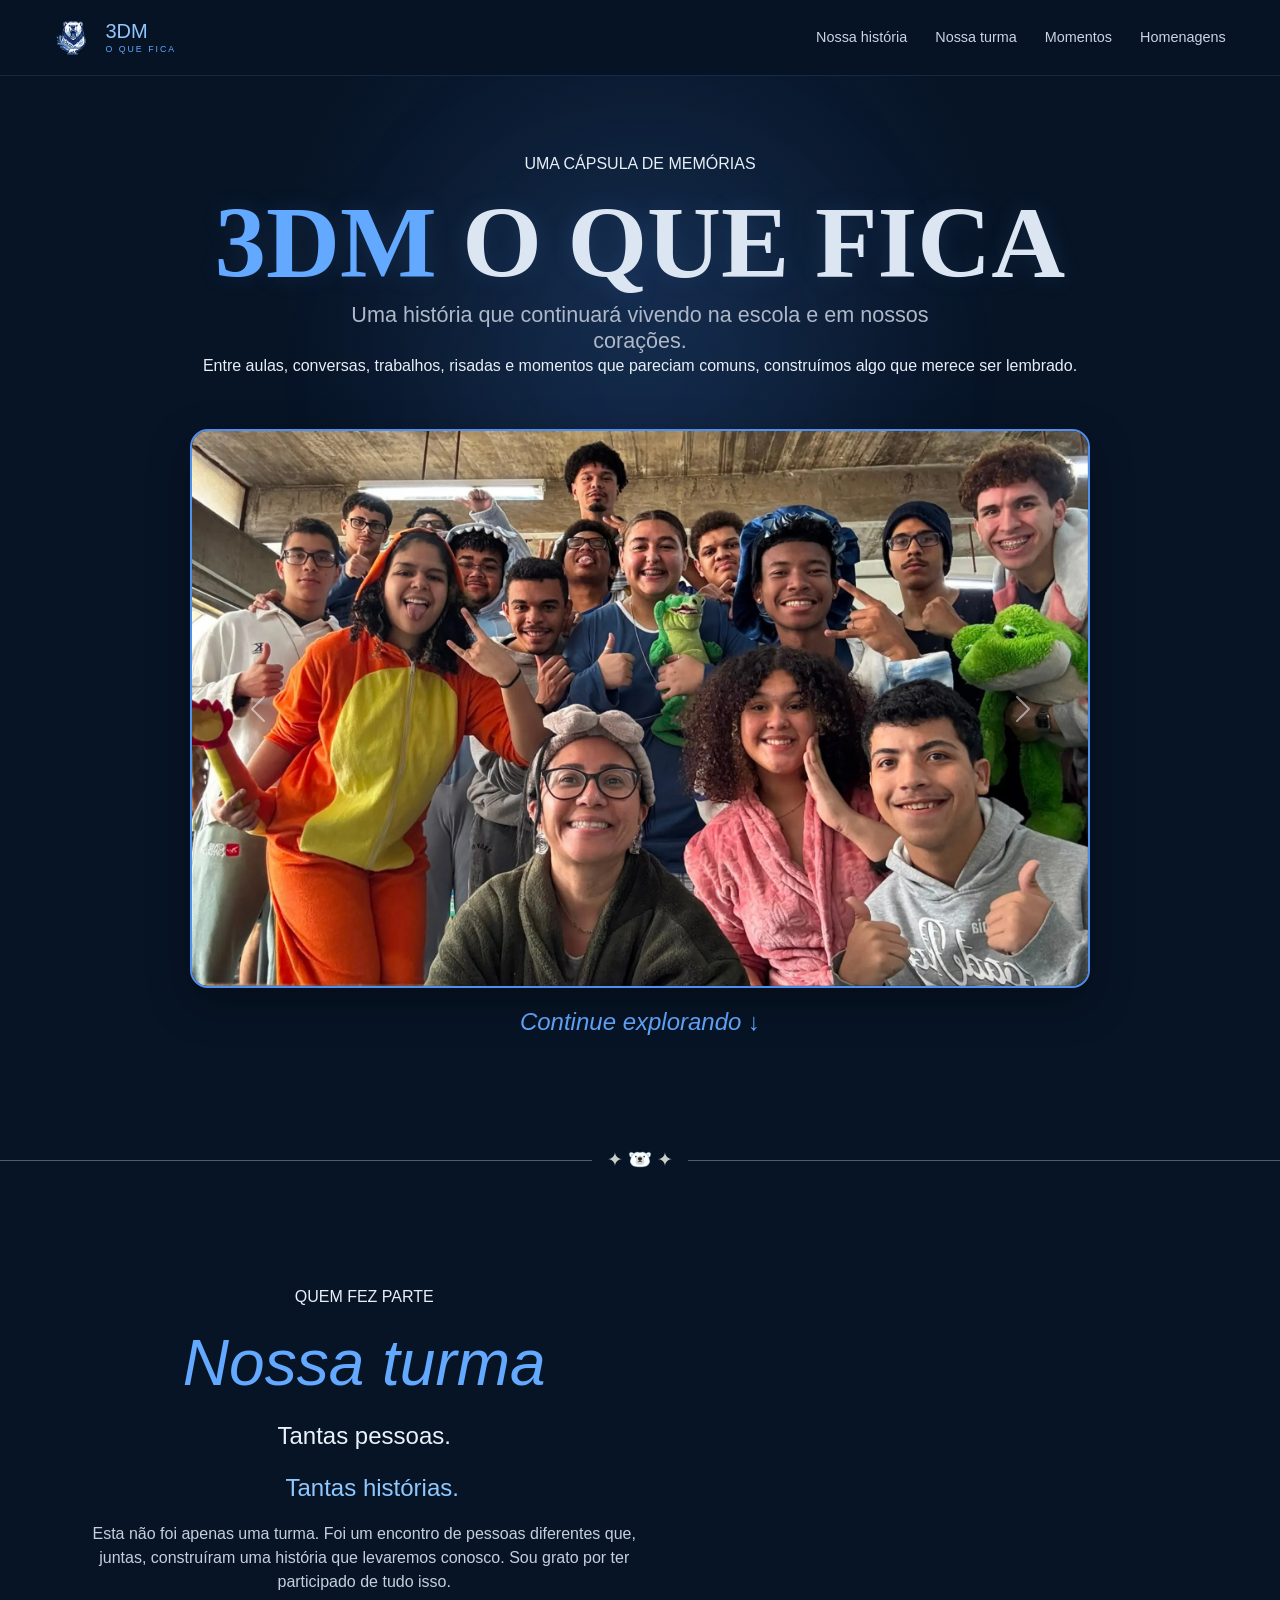
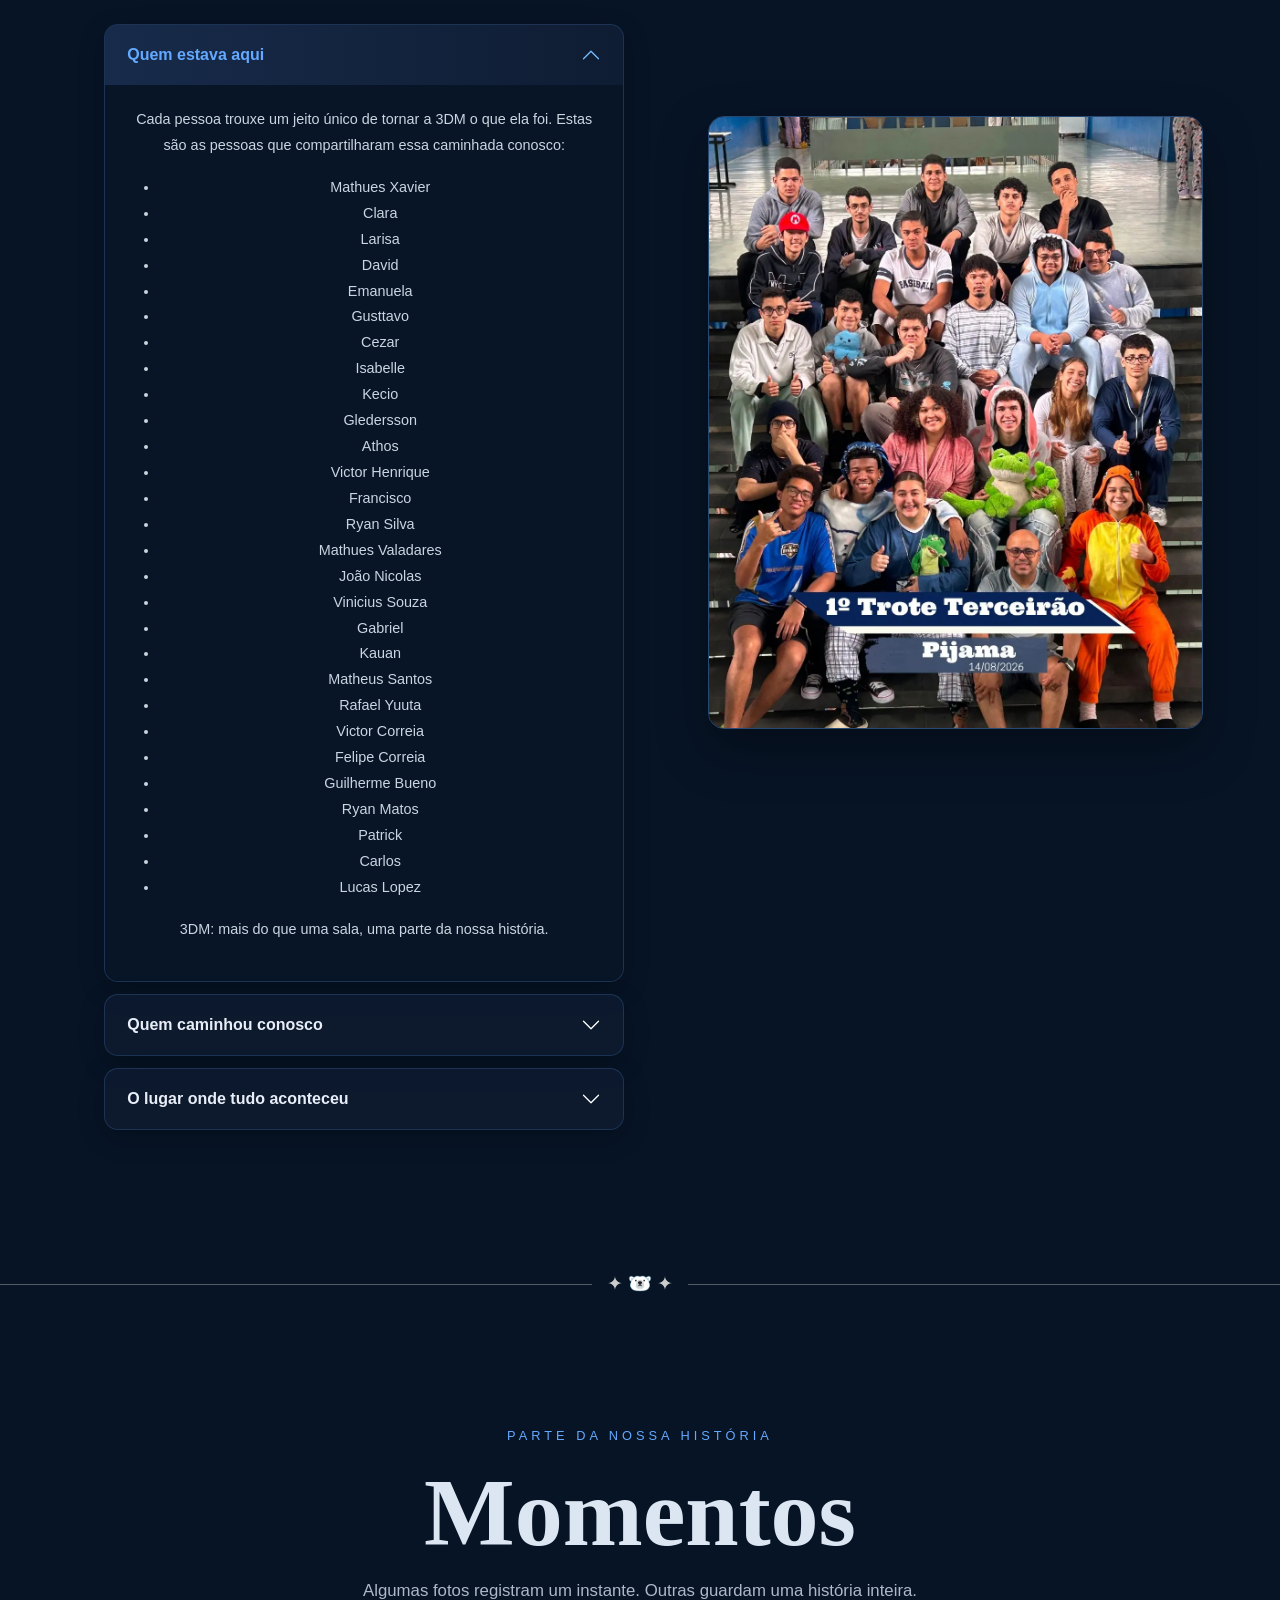
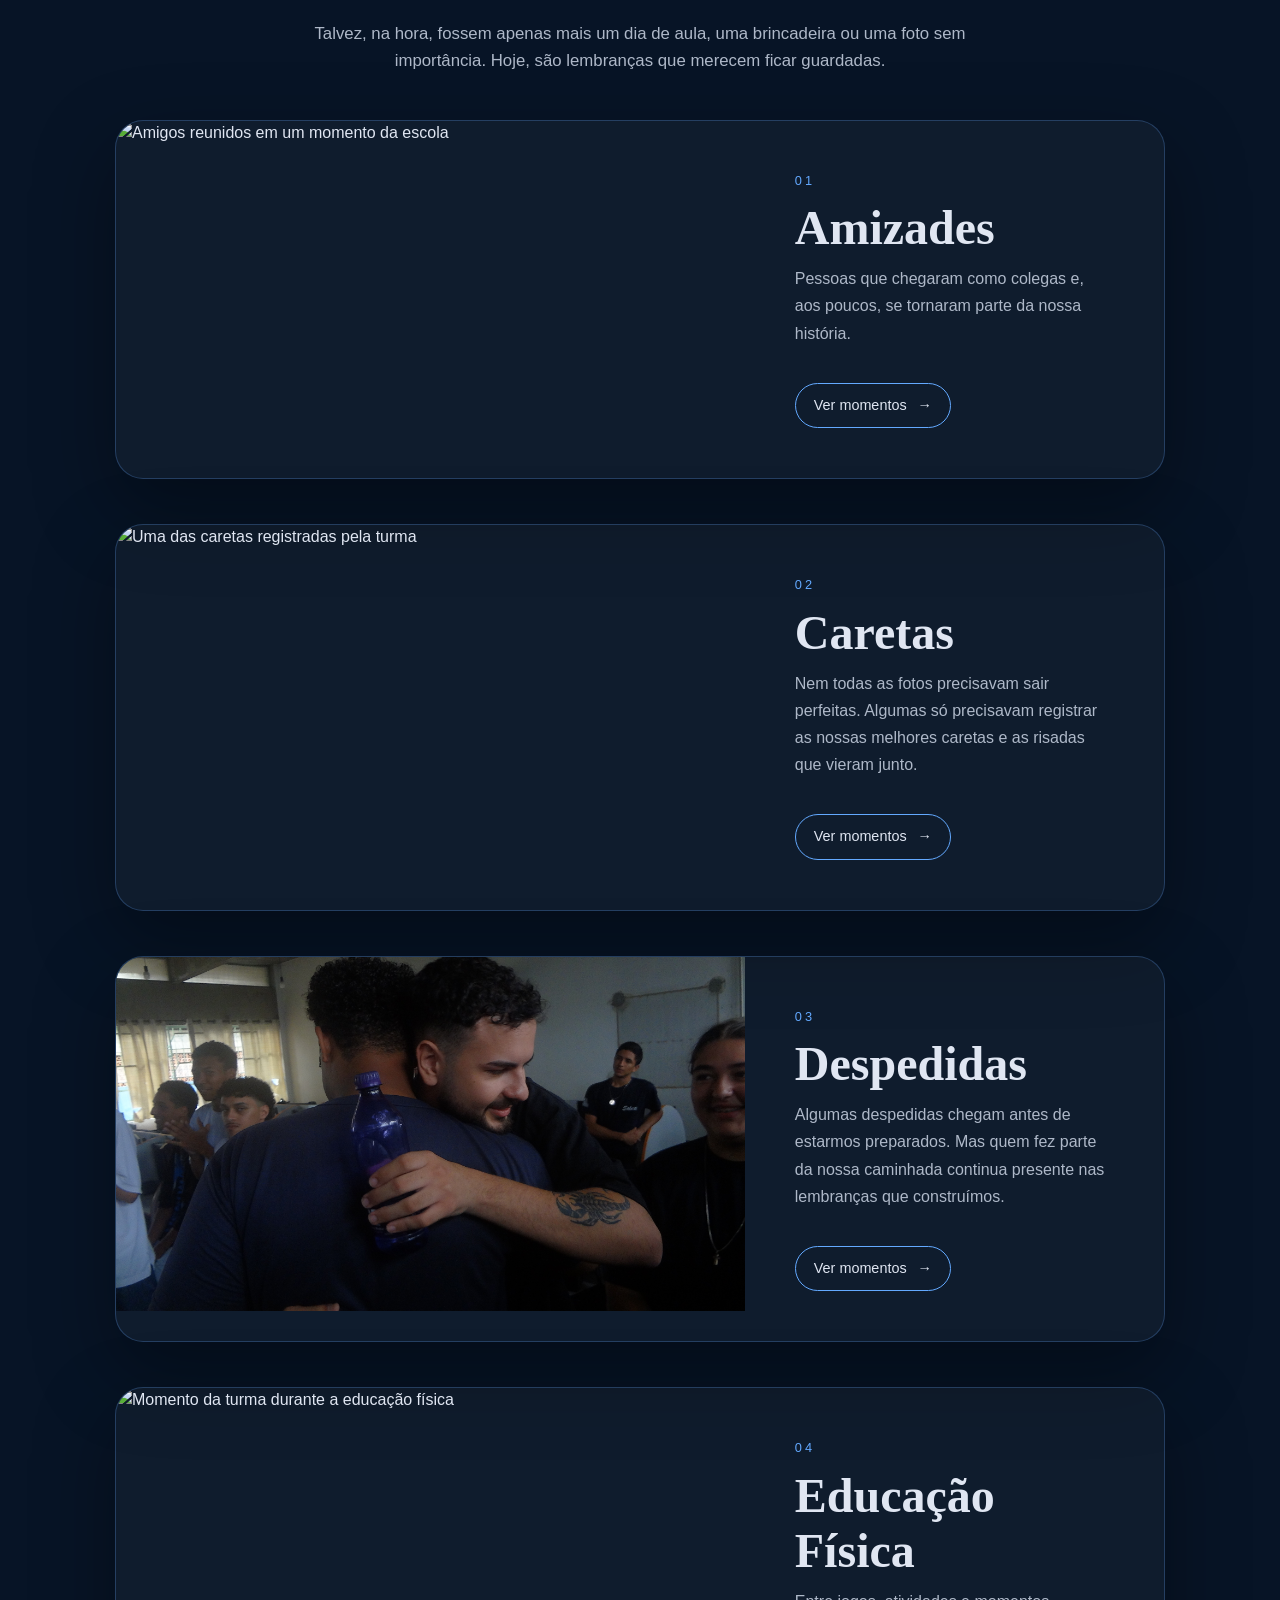
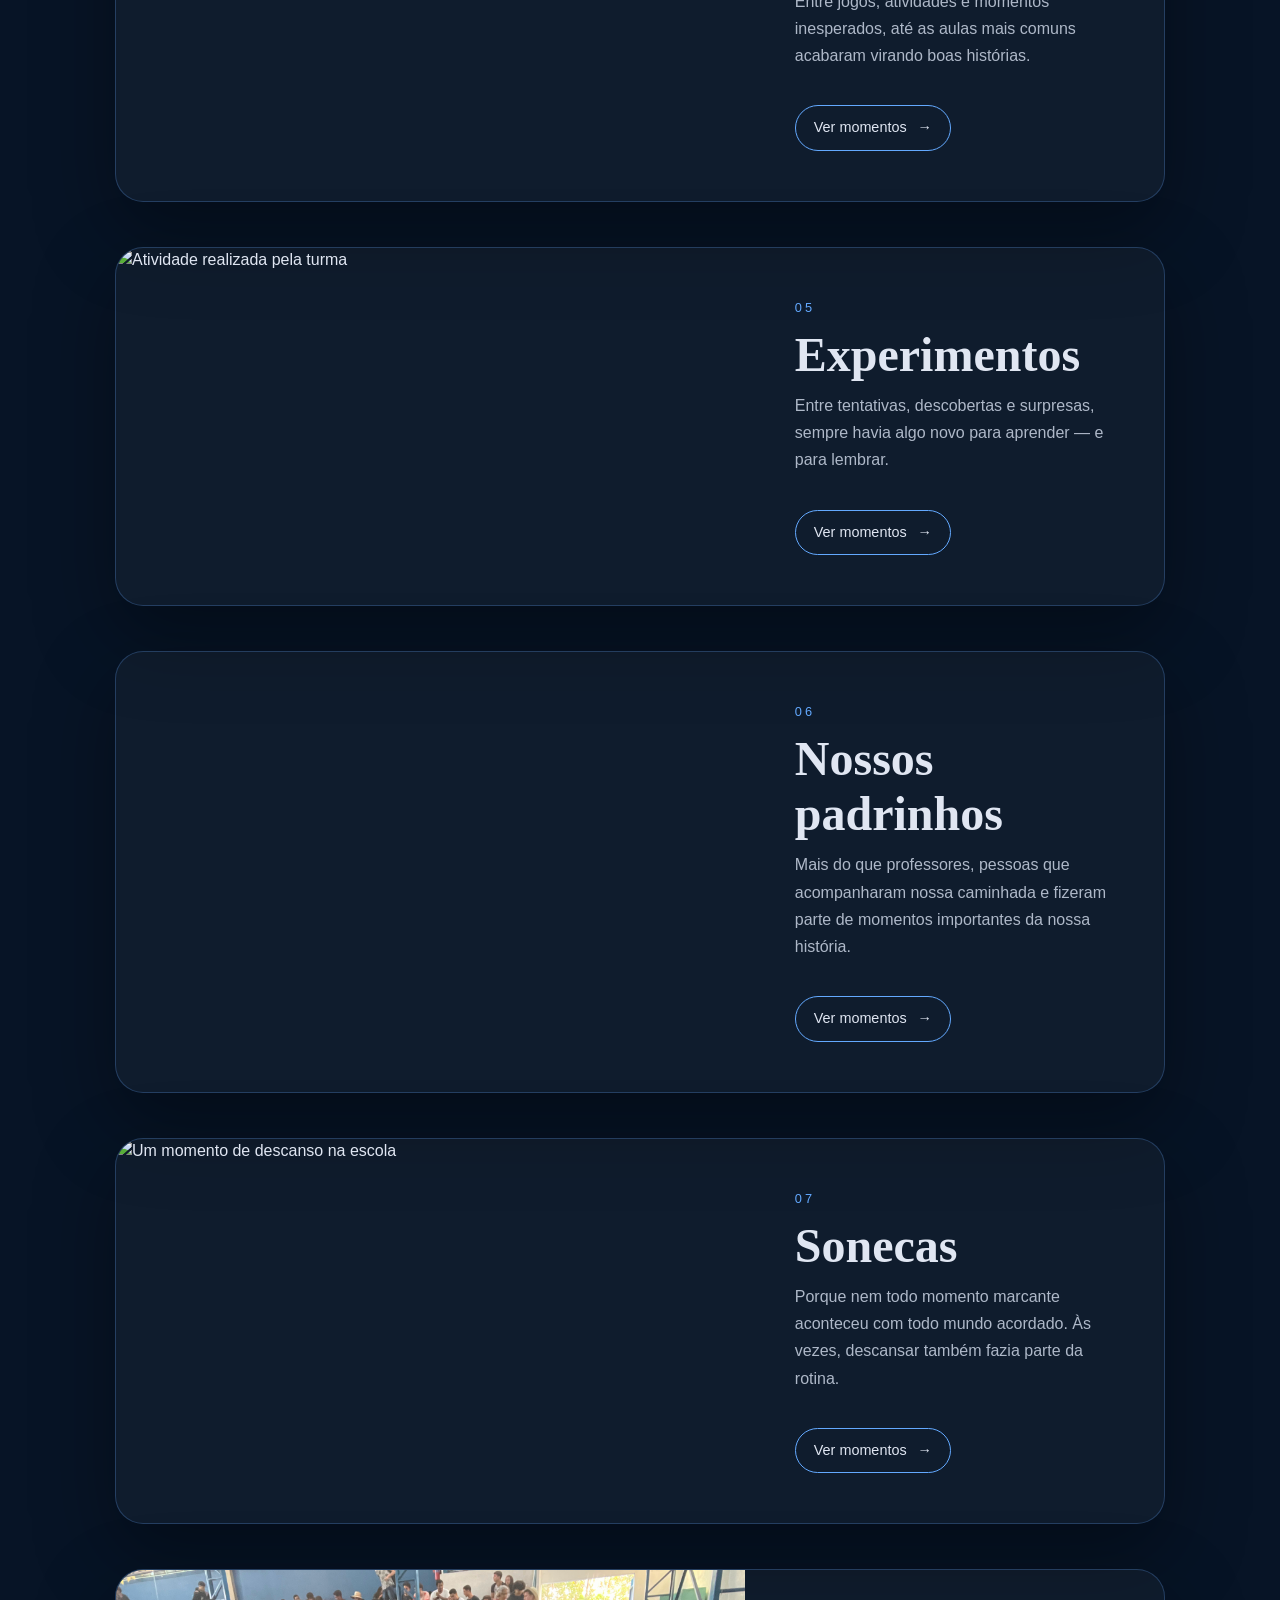
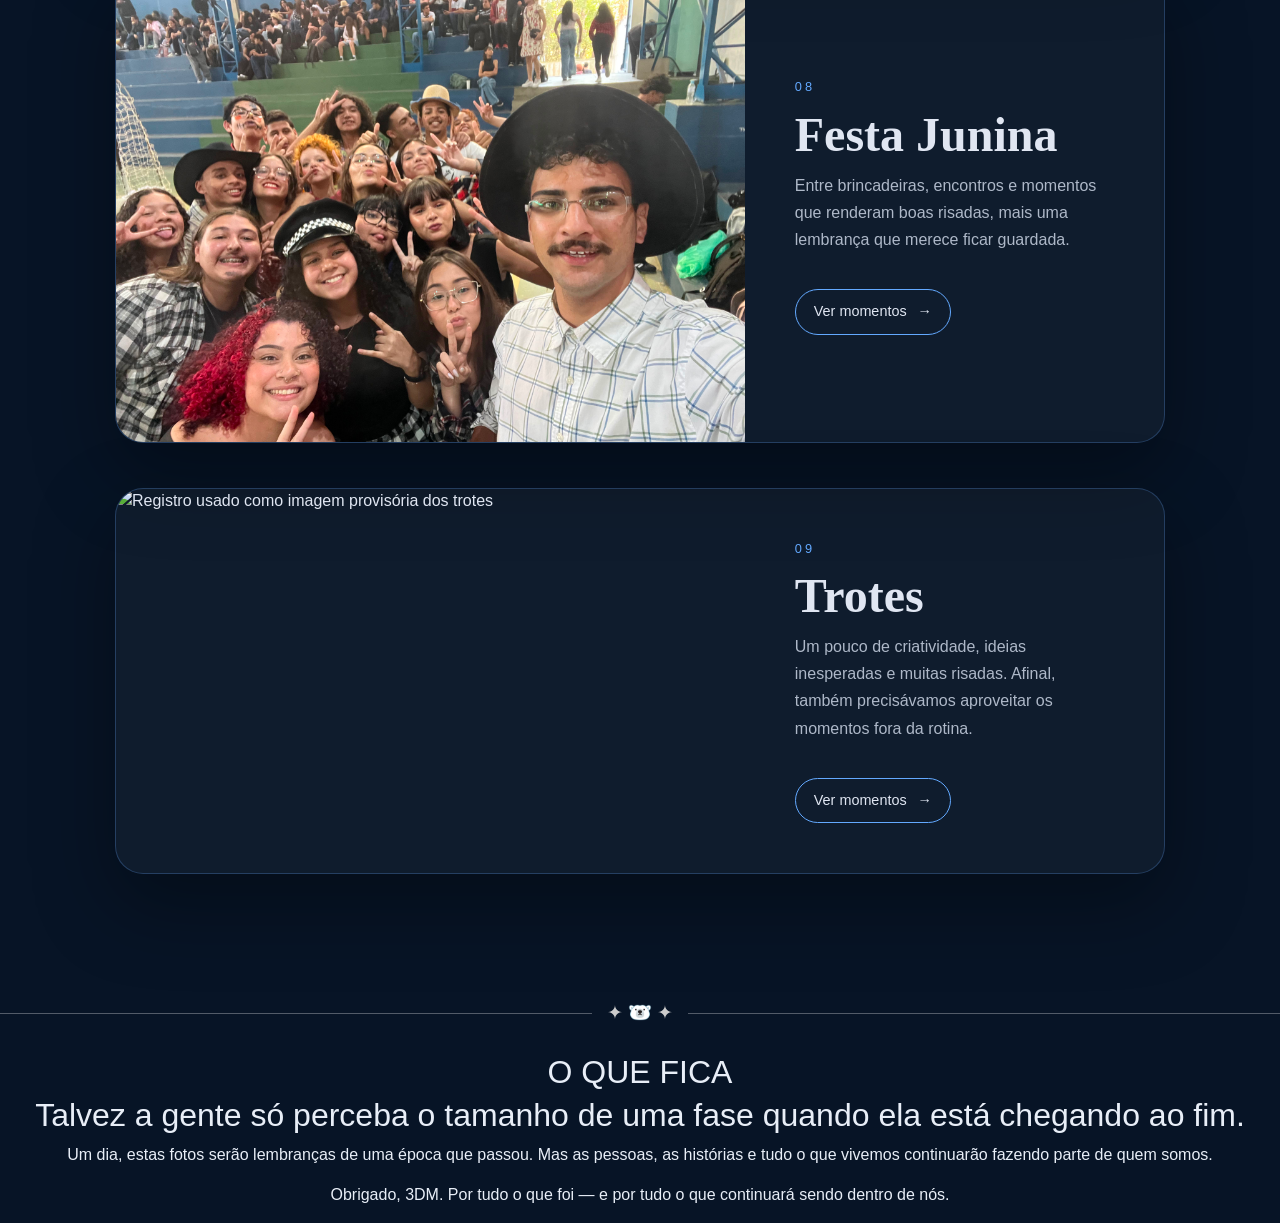
==== commit 749aa5cd: "melhorias" ====
--- a/frontend/index.html
+++ b/frontend/index.html
@@ -1729,42 +1729,12 @@
 
       <!-- 5. ENTRADA PARA HOMENAGENS PRIVADAS -->
       <section class="homenagens" id="homenagens">
-        <span class="secao-sobretitulo">UMA PARTE SÓ SUA</span>
-
-        <h2>Talvez exista uma lembrança esperando por você.</h2>
-
-        <p>
-          Cada pessoa viveu essa história de um jeito. Algumas lembranças
-          merecem ser entregues individualmente.
-        </p>
-
-        <p>
-          Encontre seu nome para descobrir se existe uma homenagem preparada
-          para você.
-        </p>
-
-        <form class="busca-homenagem" action="#" method="get">
-          <label for="buscaPessoa">Procure seu nome</label>
-          <input
-            id="buscaPessoa"
-            name="pessoa"
-            type="search"
-            placeholder="Digite seu nome..."
-            autocomplete="off"
-          />
-          <button type="submit">Encontrar minha homenagem</button>
-        </form>
-
-        <p class="aviso-privacidade">
-          As mensagens e lembranças individuais só serão exibidas depois que a
-          própria pessoa escolher entrar e desbloquear sua homenagem.
-        </p>
+        
       </section>
     </main>
 
     <footer class="rodape">
-      <p>Feito com carinho para todos que fizeram parte da 3DM.</p>
-      <p>Uma história que foi nossa.</p>
+    
     </footer>
 
     <script
--- a/frontend/styles.css
+++ b/frontend/styles.css
@@ -257,6 +257,13 @@
 .accordion-item:hover {
   transform: translateY(-3px);
   border-color: rgba(99, 169, 255, 0.5) !important;
+}
+.despedida {
+  gap: 3rem;
+  text-align: center;
+  span{
+font-size: 2rem;
+  }
 }
 .accordion-button {
   padding: 20px 22px;
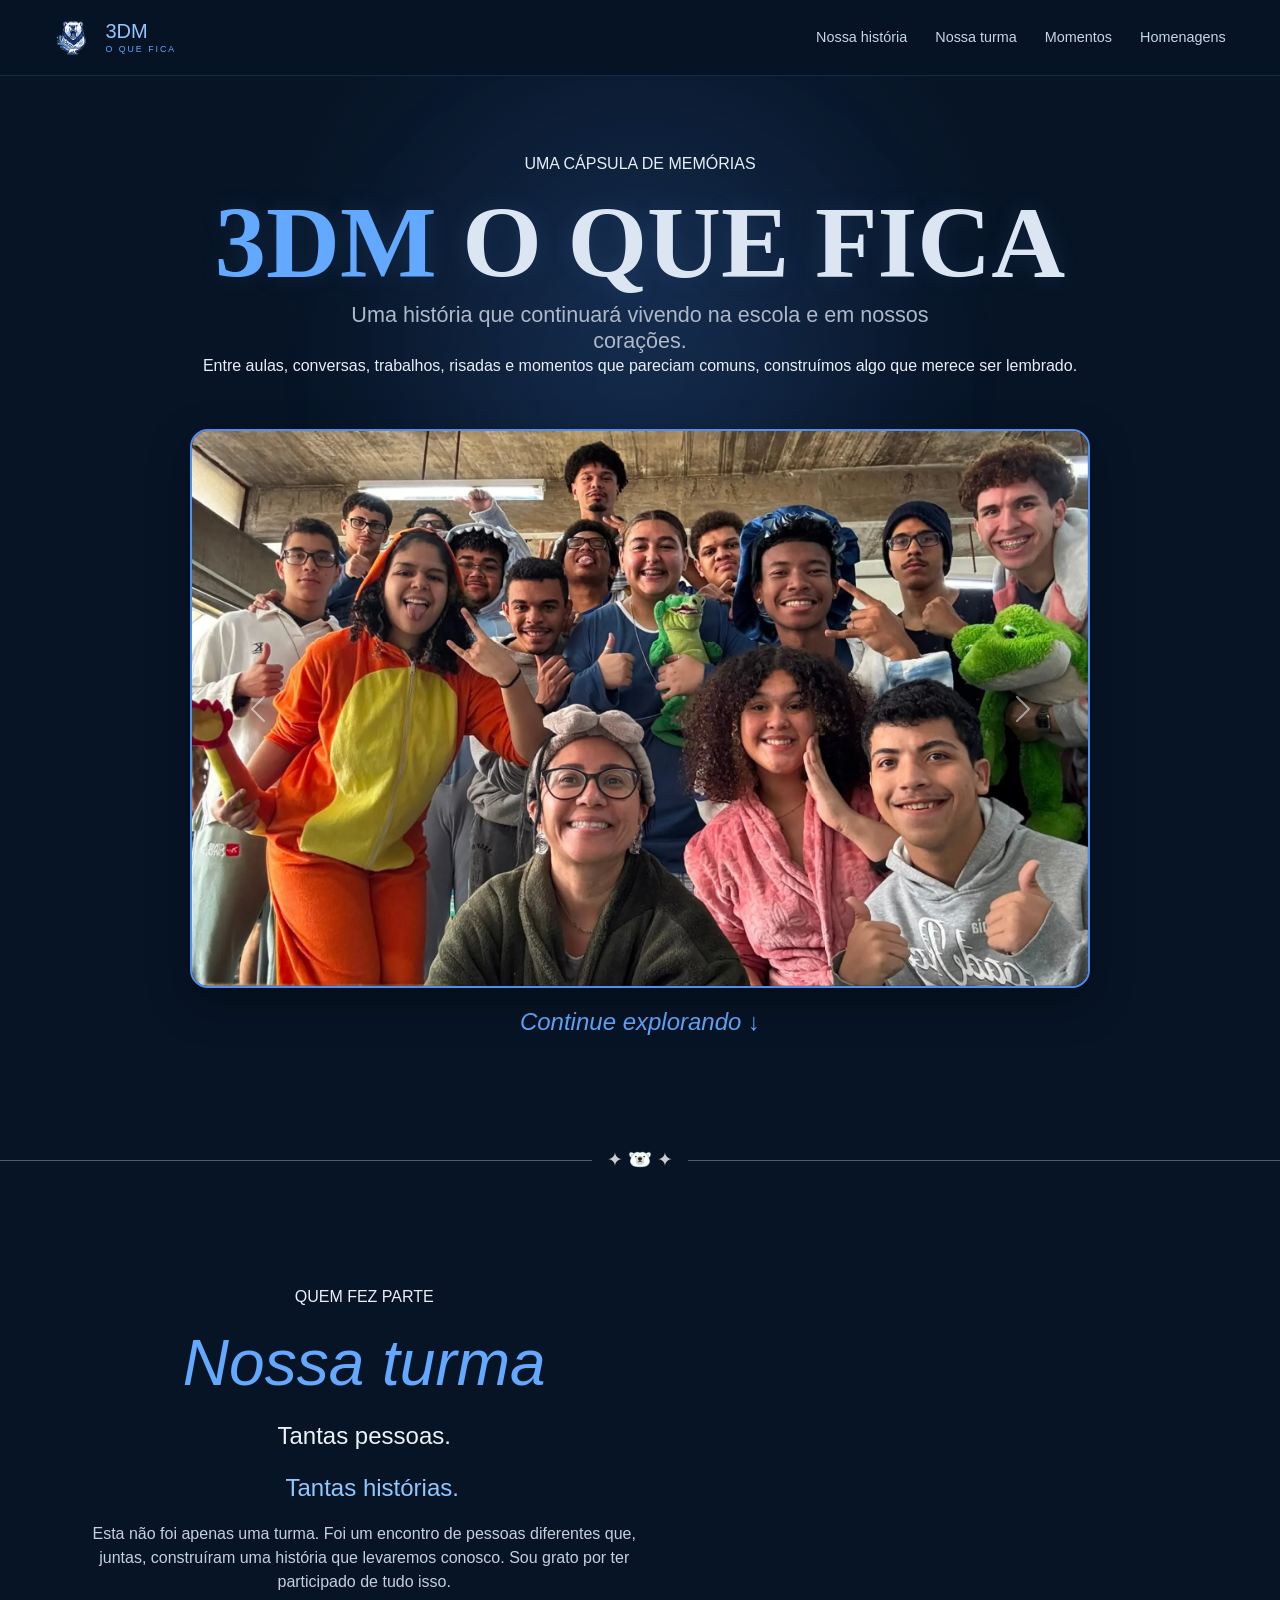
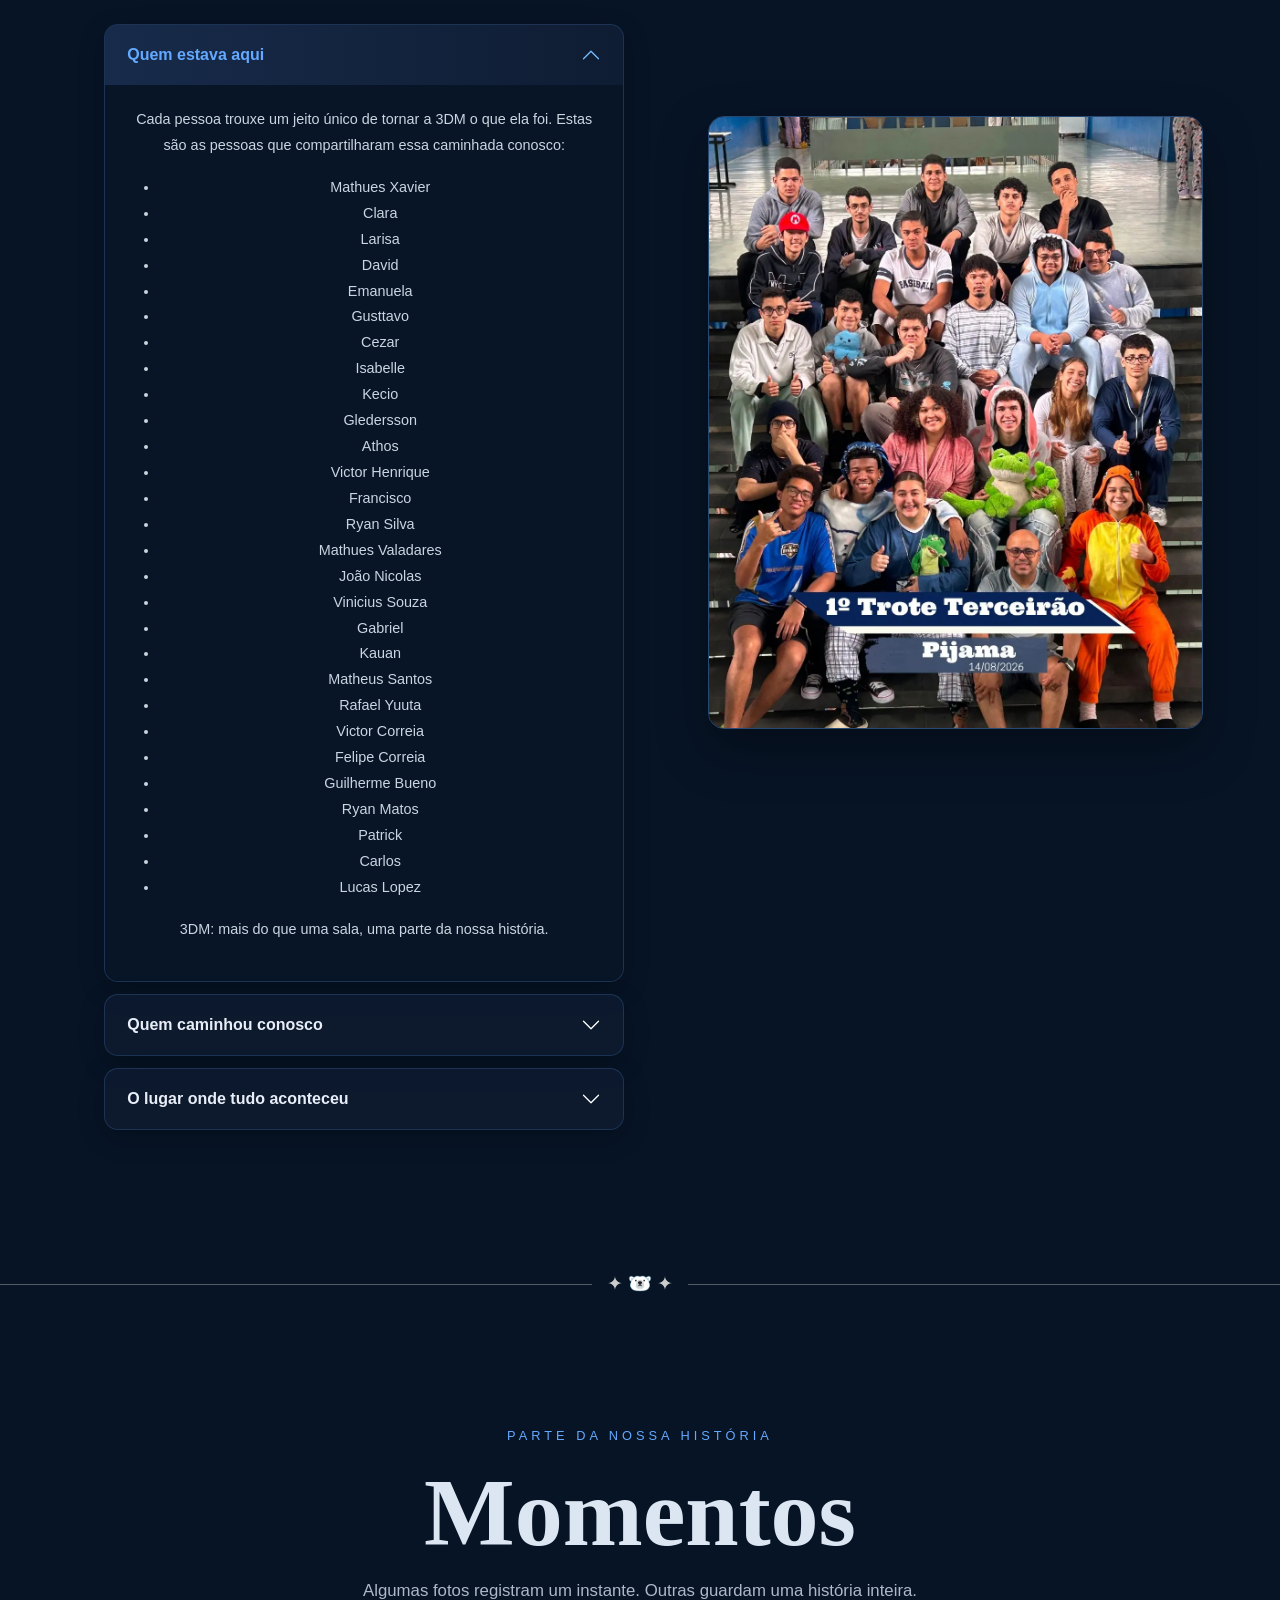
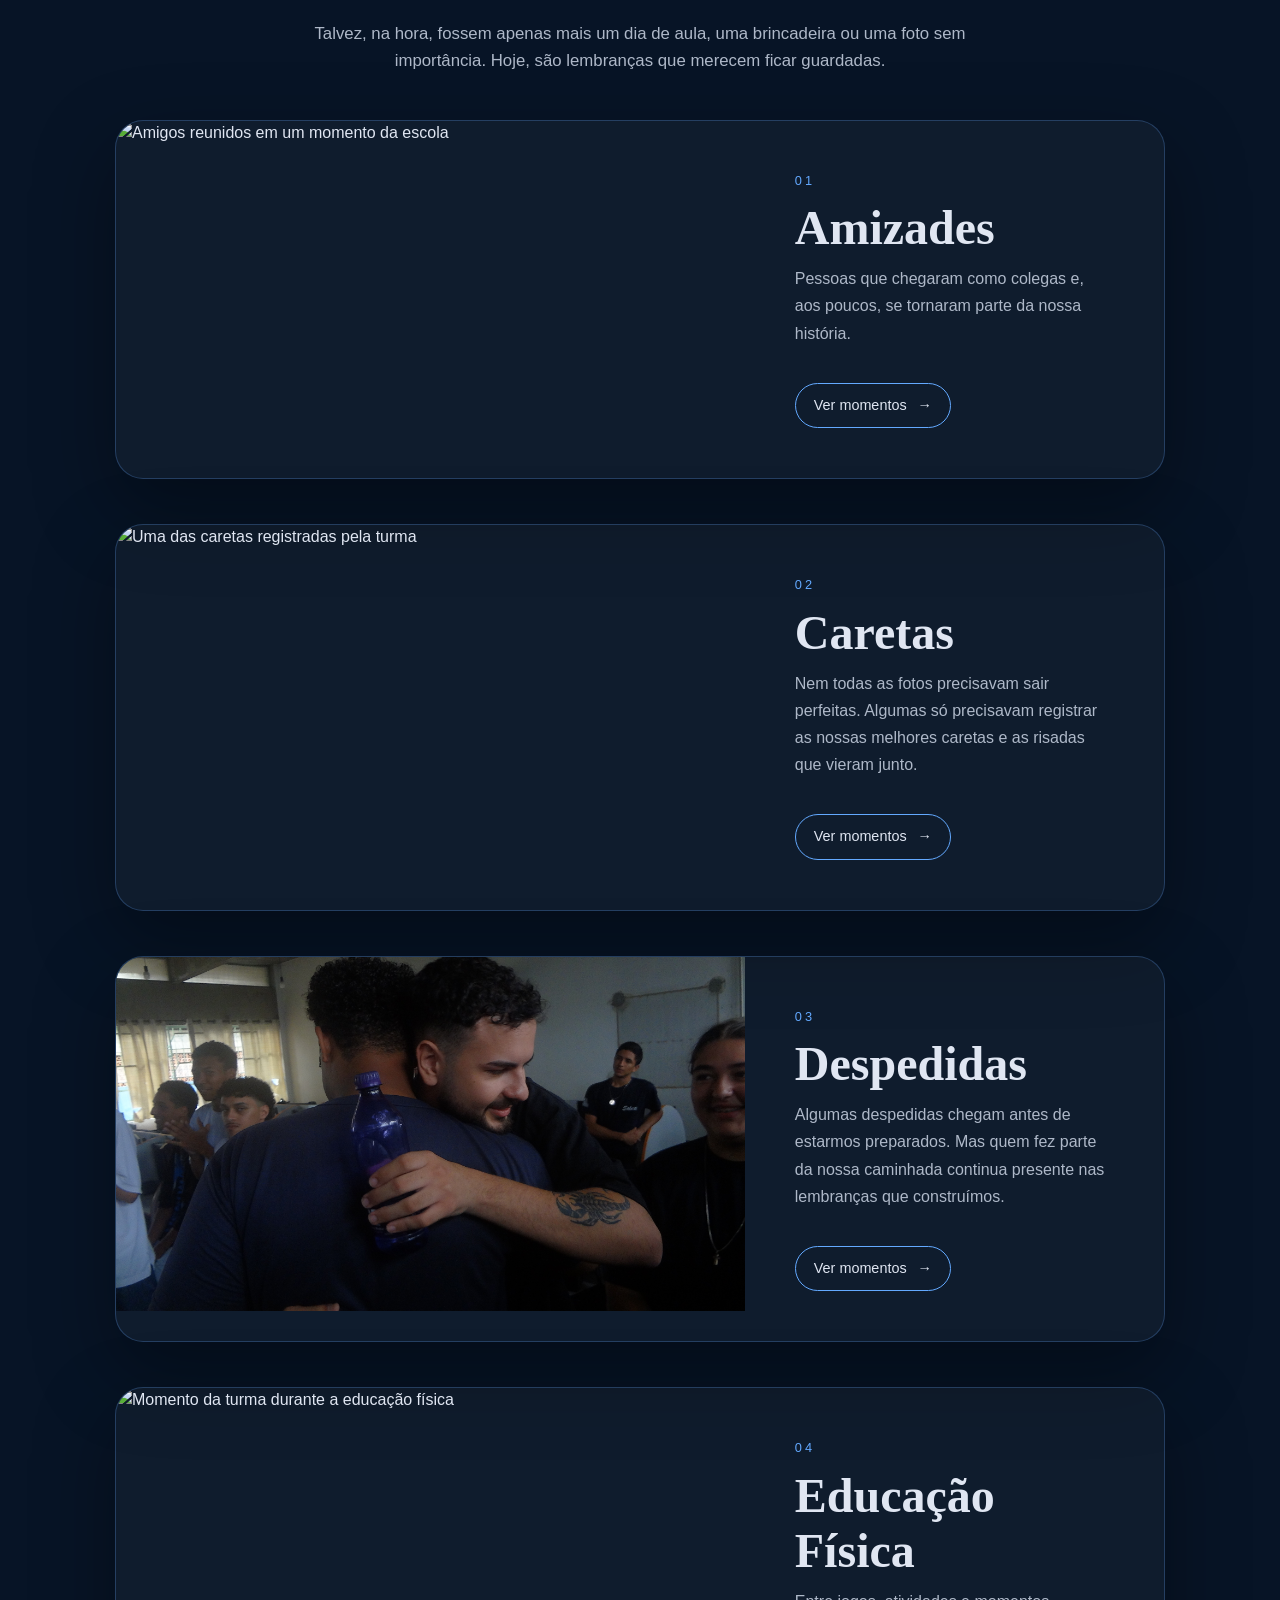
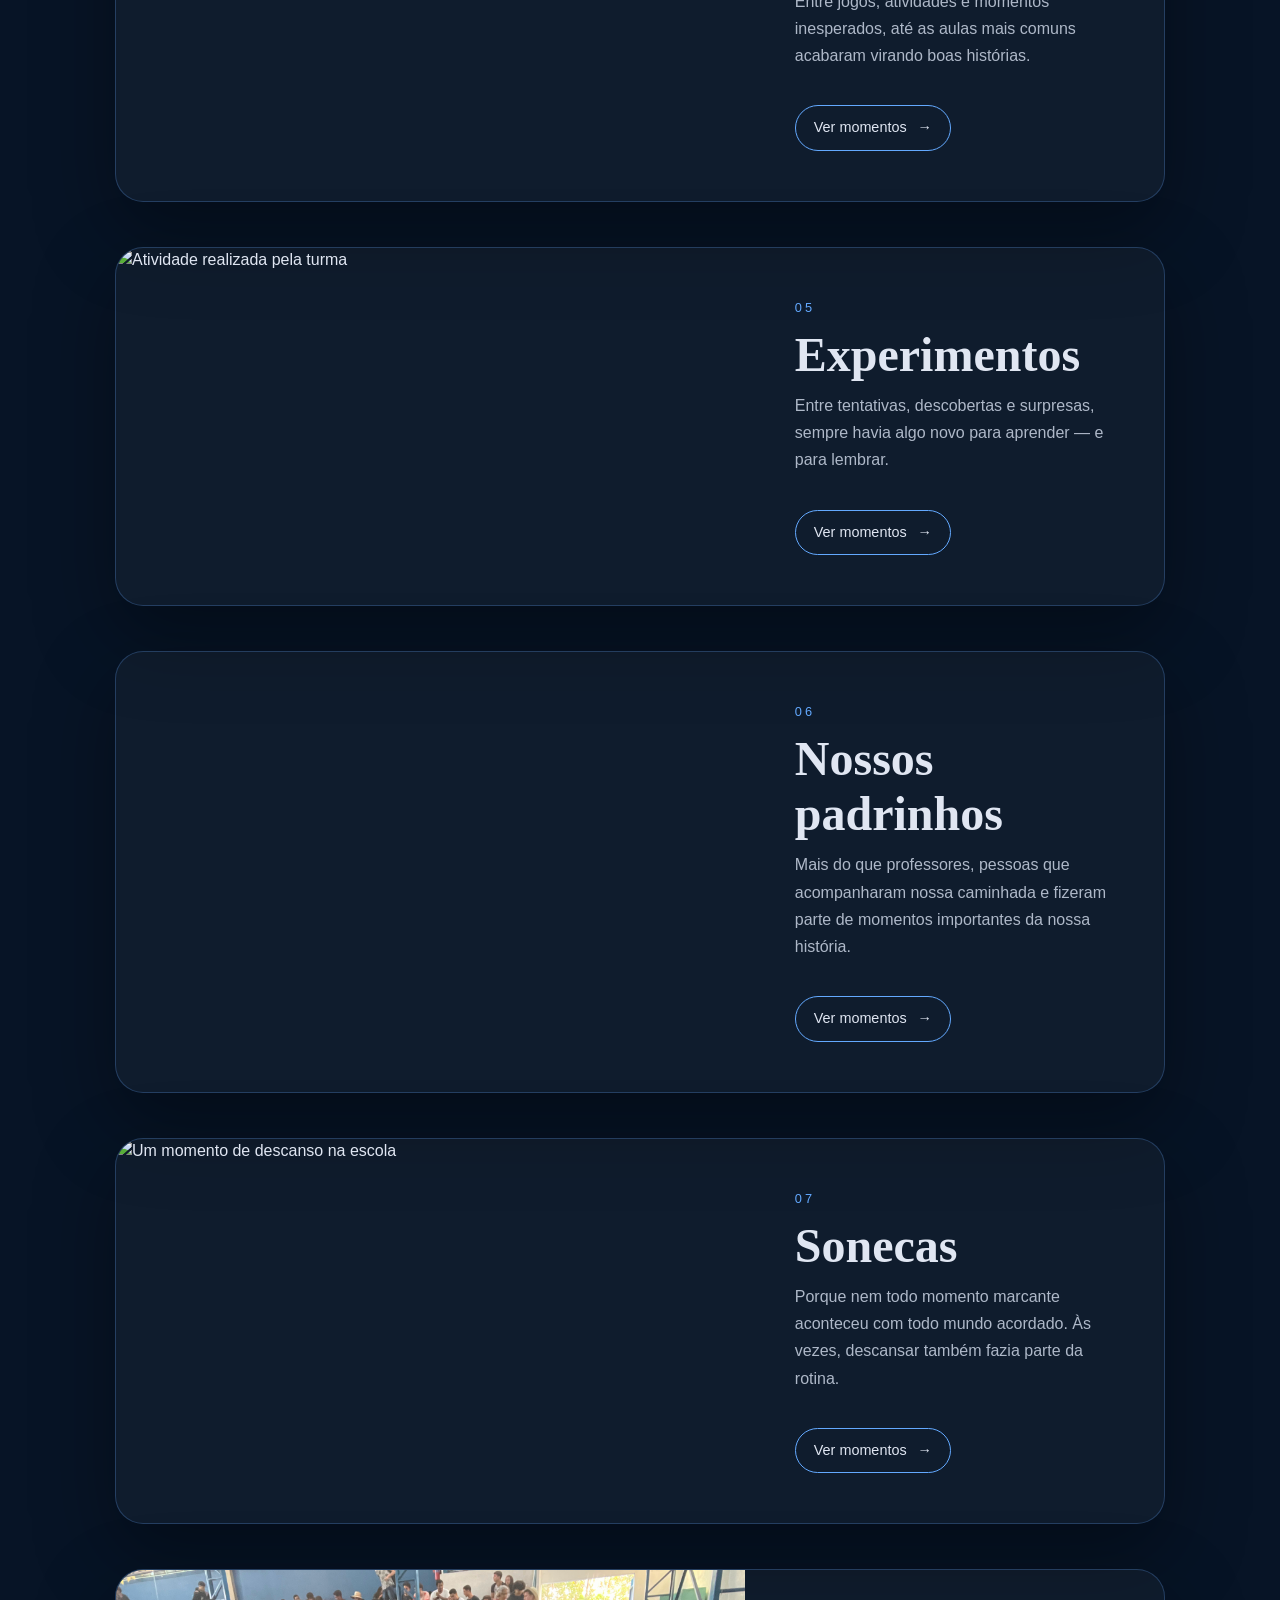
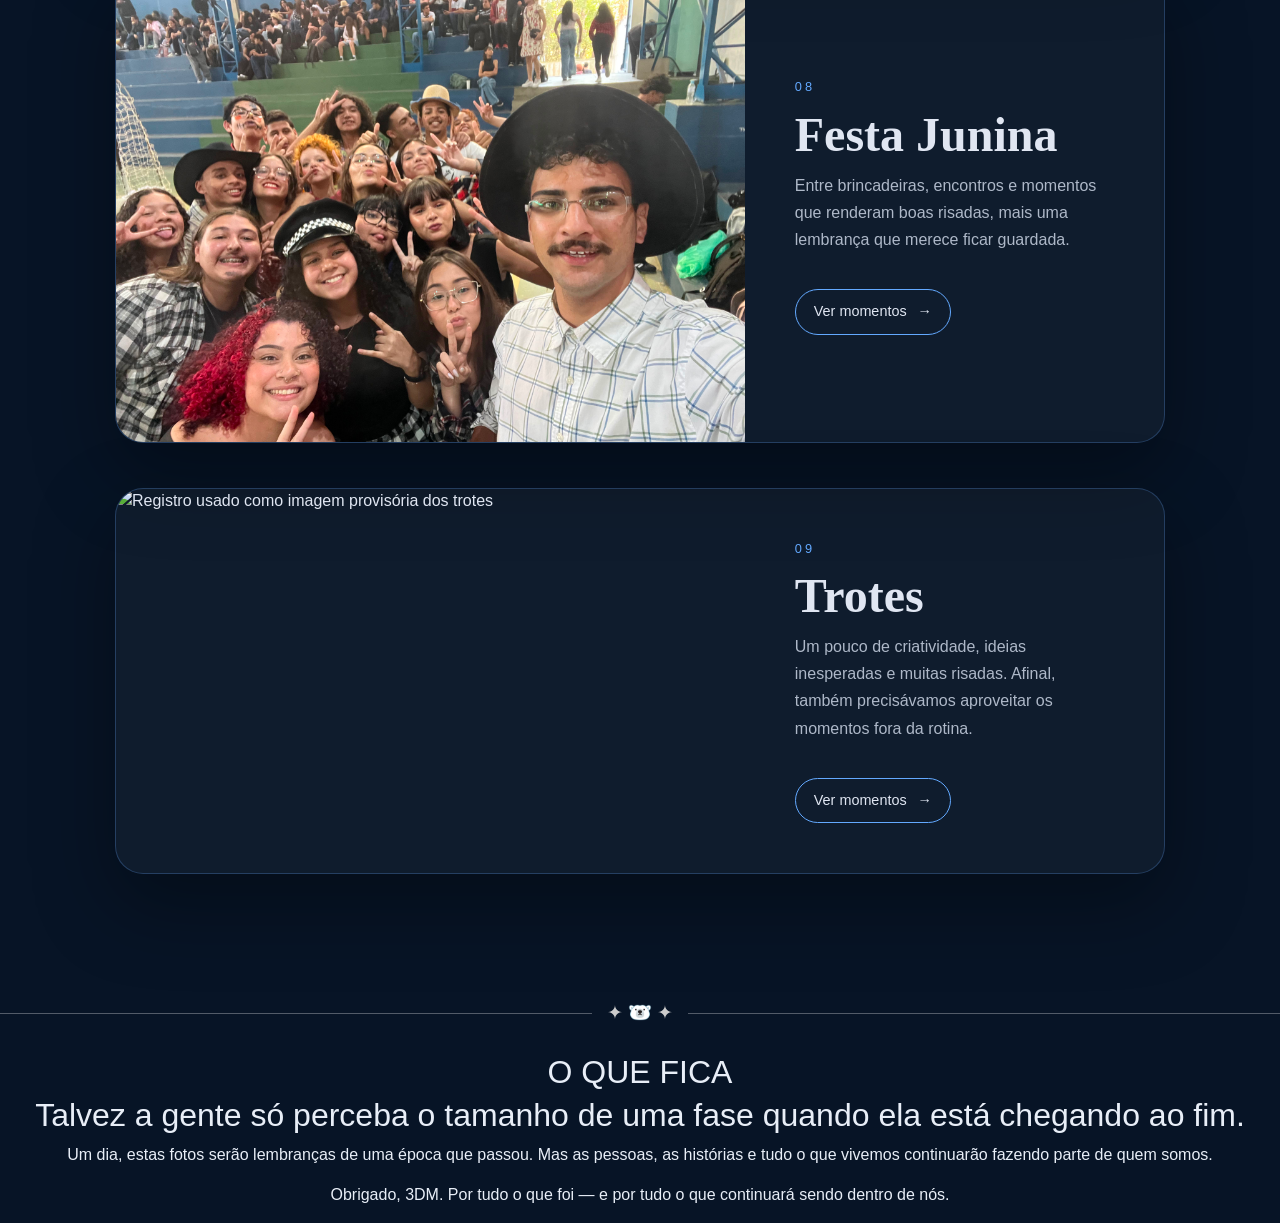
==== commit d25c3636: "responsivo" ====
--- a/frontend/index.html
+++ b/frontend/index.html
@@ -10,7 +10,7 @@
     />
 
     <title>3DM — O que fica</title>
-
+  <link rel="icon" href="img/logo.png" type="image/png">
     <link
       href="https://cdn.jsdelivr.net/npm/bootstrap@5.3.8/dist/css/bootstrap.min.css"
       rel="stylesheet"
@@ -857,6 +857,13 @@
                     loading="lazy"
                   />
                 </button>
+                 <button class="foto-item" type="button">
+                  <img
+                    src="img/despedida/DSC04002.JPG"
+                    alt="Registro de despedida"
+                    loading="lazy"
+                  />
+                </button>
                 <button class="foto-item" type="button">
                   <img
                     src="img/despedida/DSC04541.JPG"
--- a/frontend/styles.css
+++ b/frontend/styles.css
@@ -763,3 +763,337 @@
     transition-duration: 0.01ms !important;
   }
 }
+
+
+/* Ajustes responsivos para celulares — mantém o layout original em telas maiores */
+@media (max-width: 768px) {
+  body {
+    overflow-x: hidden;
+  }
+
+  .navbar-capsula .container-fluid {
+    min-height: 50px;
+  }
+
+  .navbar-capsula .navbar-brand {
+    min-width: 0;
+  }
+
+  .navbar-capsula .navbar-toggler {
+    width: 44px;
+    height: 42px;
+    padding: 7px 9px;
+    flex: 0 0 auto;
+  }
+
+  .navbar-capsula .navbar-collapse {
+    margin: 8px -4% -8px;
+    padding: 8px 4% 12px;
+    background: rgba(7, 20, 38, 0.97);
+    border-top: 1px solid rgba(99, 169, 255, 0.14);
+  }
+
+  .navbar-capsula .navbar-nav {
+    gap: 2px;
+  }
+
+  .navbar-capsula .nav-link {
+    margin-left: 0;
+    padding: 12px 4px !important;
+    font-size: 0.95rem;
+  }
+
+  .inicio {
+    min-height: auto;
+    padding: 58px 16px 52px;
+  }
+
+  .inicio-conteudo {
+    width: 100%;
+  }
+
+  .inicio-sobretitulo,
+  .secao-sobretitulo,
+  .momentos-titulo > span {
+    font-size: 0.65rem;
+    letter-spacing: 2.5px;
+  }
+
+  .inicio h1 {
+    margin-top: 14px;
+    font-size: clamp(3rem, 17vw, 5rem);
+  }
+
+  .inicio h2 {
+    max-width: 340px;
+    font-size: 1rem;
+    line-height: 1.45;
+  }
+
+  .inicio-descricao {
+    max-width: 340px;
+    margin: 14px auto 0;
+    font-size: 0.9rem;
+    line-height: 1.65;
+  }
+
+  .moldura-carrossel {
+    width: 100%;
+    margin-top: 25px;
+  }
+
+  .carousel-inner {
+    border-radius: 13px;
+  }
+
+  .carousel-control-prev,
+  .carousel-control-next {
+    width: 16%;
+  }
+
+  .inicio-indicador {
+    margin-top: 22px;
+    font-size: 1.1rem;
+  }
+
+  .hr-personalizado {
+    margin: 14px 16px;
+  }
+
+  .parte2 {
+    gap: 28px;
+    padding: 62px 16px;
+  }
+
+  .esquerda img {
+    max-height: none;
+    border-radius: 14px;
+  }
+
+  .t1 {
+    margin: 0.7rem auto;
+    font-size: clamp(2.2rem, 13vw, 3.5rem);
+  }
+
+  .s1,
+  .s2 {
+    font-size: 1.2rem;
+  }
+
+  .s2 {
+    margin-left: 0;
+  }
+
+  .s3 {
+    font-size: 0.92rem;
+    line-height: 1.7;
+  }
+
+  .accordion {
+    margin-top: 22px;
+  }
+
+  .accordion-button {
+    min-height: 56px;
+    padding: 15px 16px;
+    text-align: left;
+    font-size: 0.92rem;
+  }
+
+  .accordion-body {
+    padding: 18px 16px;
+    font-size: 0.86rem;
+    line-height: 1.7;
+    text-align: left;
+  }
+
+  .lista-pessoas {
+    padding-left: 18px;
+    columns: 2;
+    column-gap: 24px;
+  }
+
+  .lista-pessoas li {
+    break-inside: avoid;
+  }
+
+  .momentos {
+    padding: 66px 16px 78px;
+  }
+
+  .momentos-titulo h2 {
+    margin: 8px 0 12px;
+    font-size: clamp(3rem, 16vw, 5rem);
+  }
+
+  .momentos-titulo p {
+    font-size: 0.92rem;
+    line-height: 1.65;
+  }
+
+  .bloco-album + .bloco-album {
+    margin-top: 24px;
+  }
+
+  .momento-destaque {
+    grid-template-columns: 1fr;
+    margin-top: 28px;
+    border-radius: 20px;
+  }
+
+  .momento-foto {
+    width: 100%;
+  }
+
+  .momento-foto img {
+    width: 100%;
+    height: auto;
+    max-height: 68vh;
+    object-fit: contain;
+  }
+
+  .momento-info {
+    align-items: flex-start;
+    padding: 24px 20px 22px;
+    text-align: left;
+  }
+
+  .momento-info h3 {
+    margin: 7px 0 8px;
+    font-size: clamp(2.2rem, 12vw, 3rem);
+  }
+
+  .momento-info p {
+    font-size: 0.9rem;
+    line-height: 1.65;
+  }
+
+  .abrir-galeria {
+    min-height: 46px;
+    margin-top: 17px;
+    padding: 10px 16px;
+    font-size: 0.88rem;
+  }
+
+  .galeria-overlay,
+  .foto-ampliada {
+    align-items: flex-start;
+    padding: max(12px, env(safe-area-inset-top)) 10px max(12px, env(safe-area-inset-bottom));
+  }
+
+  .galeria {
+    width: 100%;
+    max-height: calc(100dvh - 24px);
+    padding: 52px 12px 18px;
+    border-radius: 20px;
+  }
+
+  .fechar-galeria,
+  .fechar-foto {
+    top: 12px;
+    right: 12px;
+    width: 42px;
+    height: 42px;
+  }
+
+  .galeria-cabecalho {
+    padding: 0 34px;
+    margin-bottom: 22px;
+  }
+
+  .galeria-cabecalho span {
+    font-size: 0.62rem;
+    letter-spacing: 2.5px;
+  }
+
+  .galeria-cabecalho h2 {
+    font-size: clamp(2.2rem, 12vw, 3rem);
+  }
+
+  .galeria-cabecalho p {
+    font-size: 0.85rem;
+    line-height: 1.5;
+  }
+
+  .fotos-grid {
+    grid-template-columns: repeat(2, minmax(0, 1fr));
+    gap: 8px;
+  }
+
+  .foto-item {
+    border-radius: 11px;
+  }
+
+  .foto-ampliada {
+    align-items: center;
+    justify-content: center;
+  }
+
+  .foto-ampliada img {
+    width: auto;
+    max-width: calc(100vw - 24px);
+    max-height: calc(100dvh - 92px);
+    border-width: 1px;
+  }
+}
+
+@media (max-width: 390px) {
+  .navbar-capsula {
+    padding-left: 3%;
+    padding-right: 3%;
+  }
+
+  .logo-h {
+    width: 38px;
+    height: 38px;
+  }
+
+  .marca-texto small {
+    font-size: 0.48rem;
+    letter-spacing: 1.5px;
+  }
+
+  .inicio {
+    padding-left: 12px;
+    padding-right: 12px;
+  }
+
+  .parte2,
+  .momentos {
+    padding-left: 12px;
+    padding-right: 12px;
+  }
+
+  .lista-pessoas {
+    columns: 1;
+  }
+
+  .momento-info {
+    padding-left: 17px;
+    padding-right: 17px;
+  }
+
+  .galeria {
+    padding-left: 9px;
+    padding-right: 9px;
+  }
+
+  .fotos-grid {
+    gap: 6px;
+  }
+}
+
+@media (hover: none) and (max-width: 768px) {
+  .accordion-item:hover,
+  .capitulo-card:hover,
+  .foto-item:hover {
+    transform: none;
+    box-shadow: none;
+  }
+
+  .foto-item:hover img,
+  .abrir-galeria:hover span {
+    transform: none;
+    margin-left: 7px;
+  }
+}
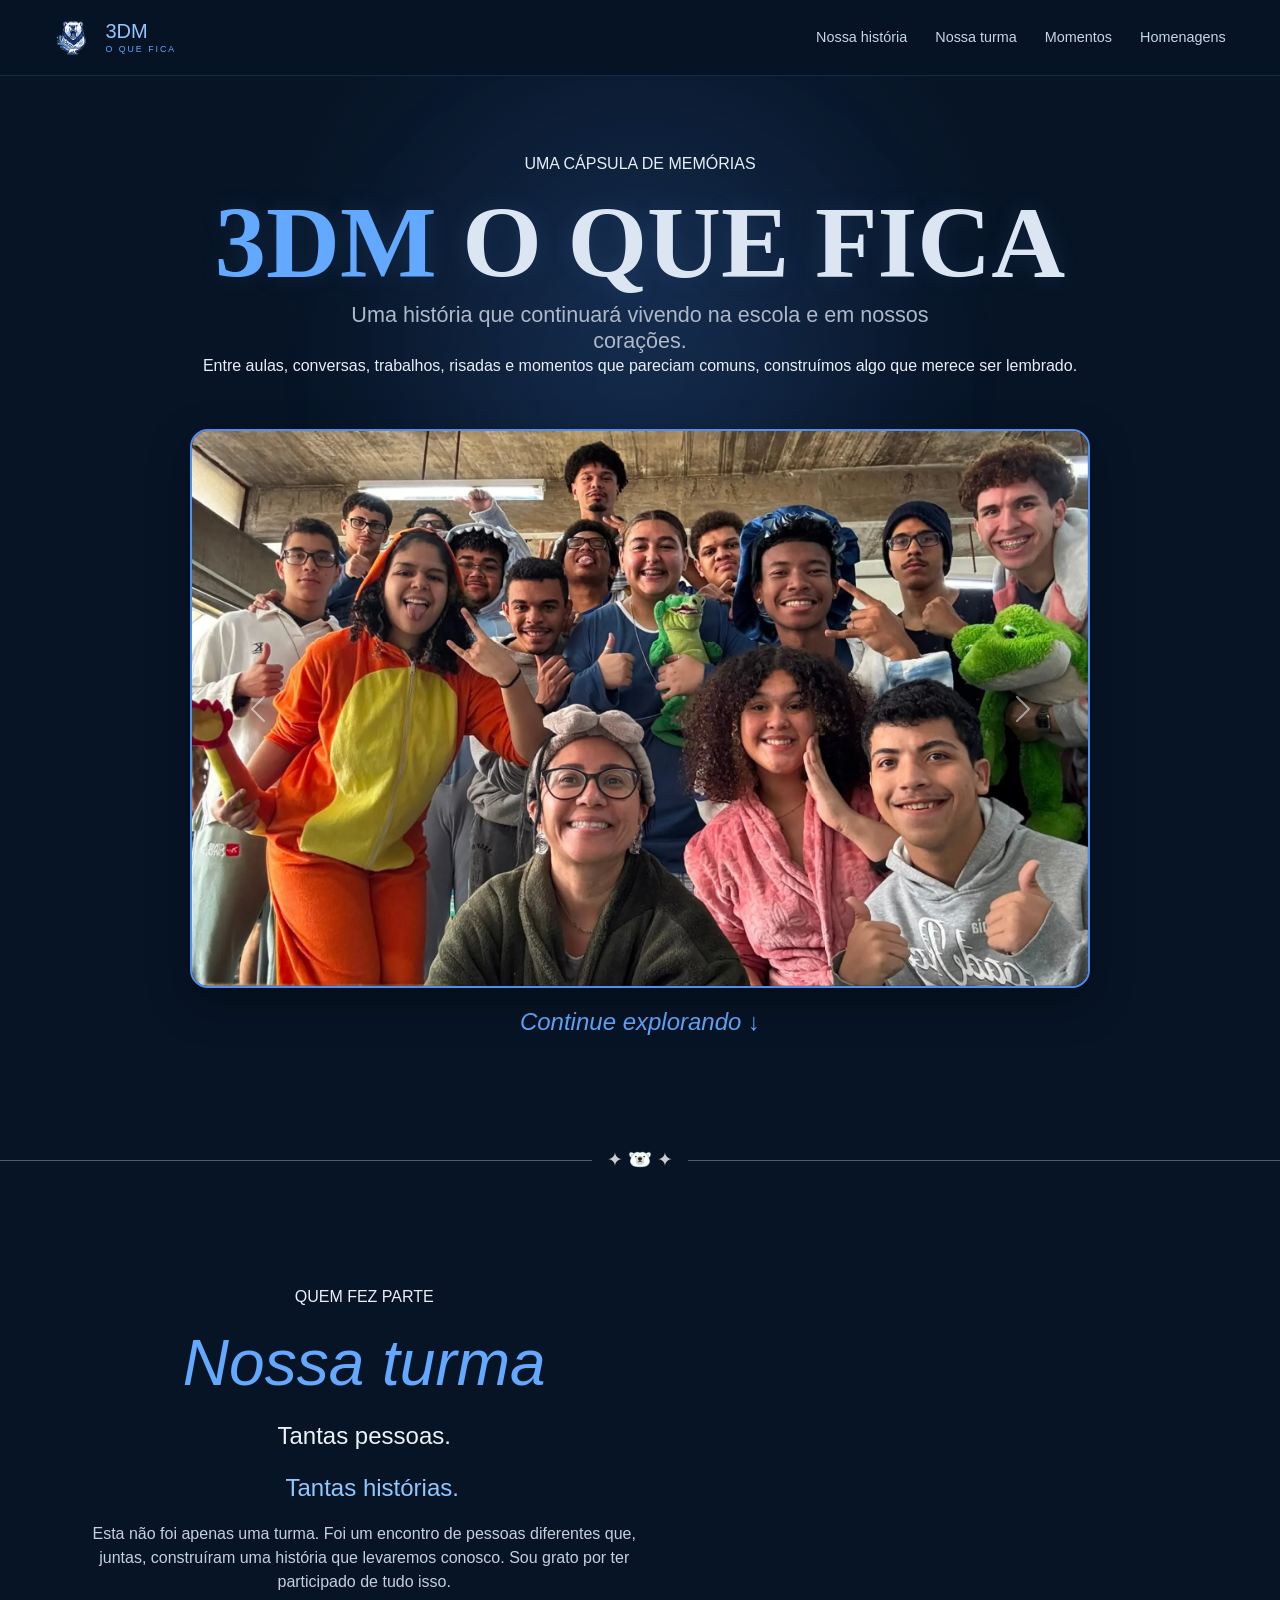
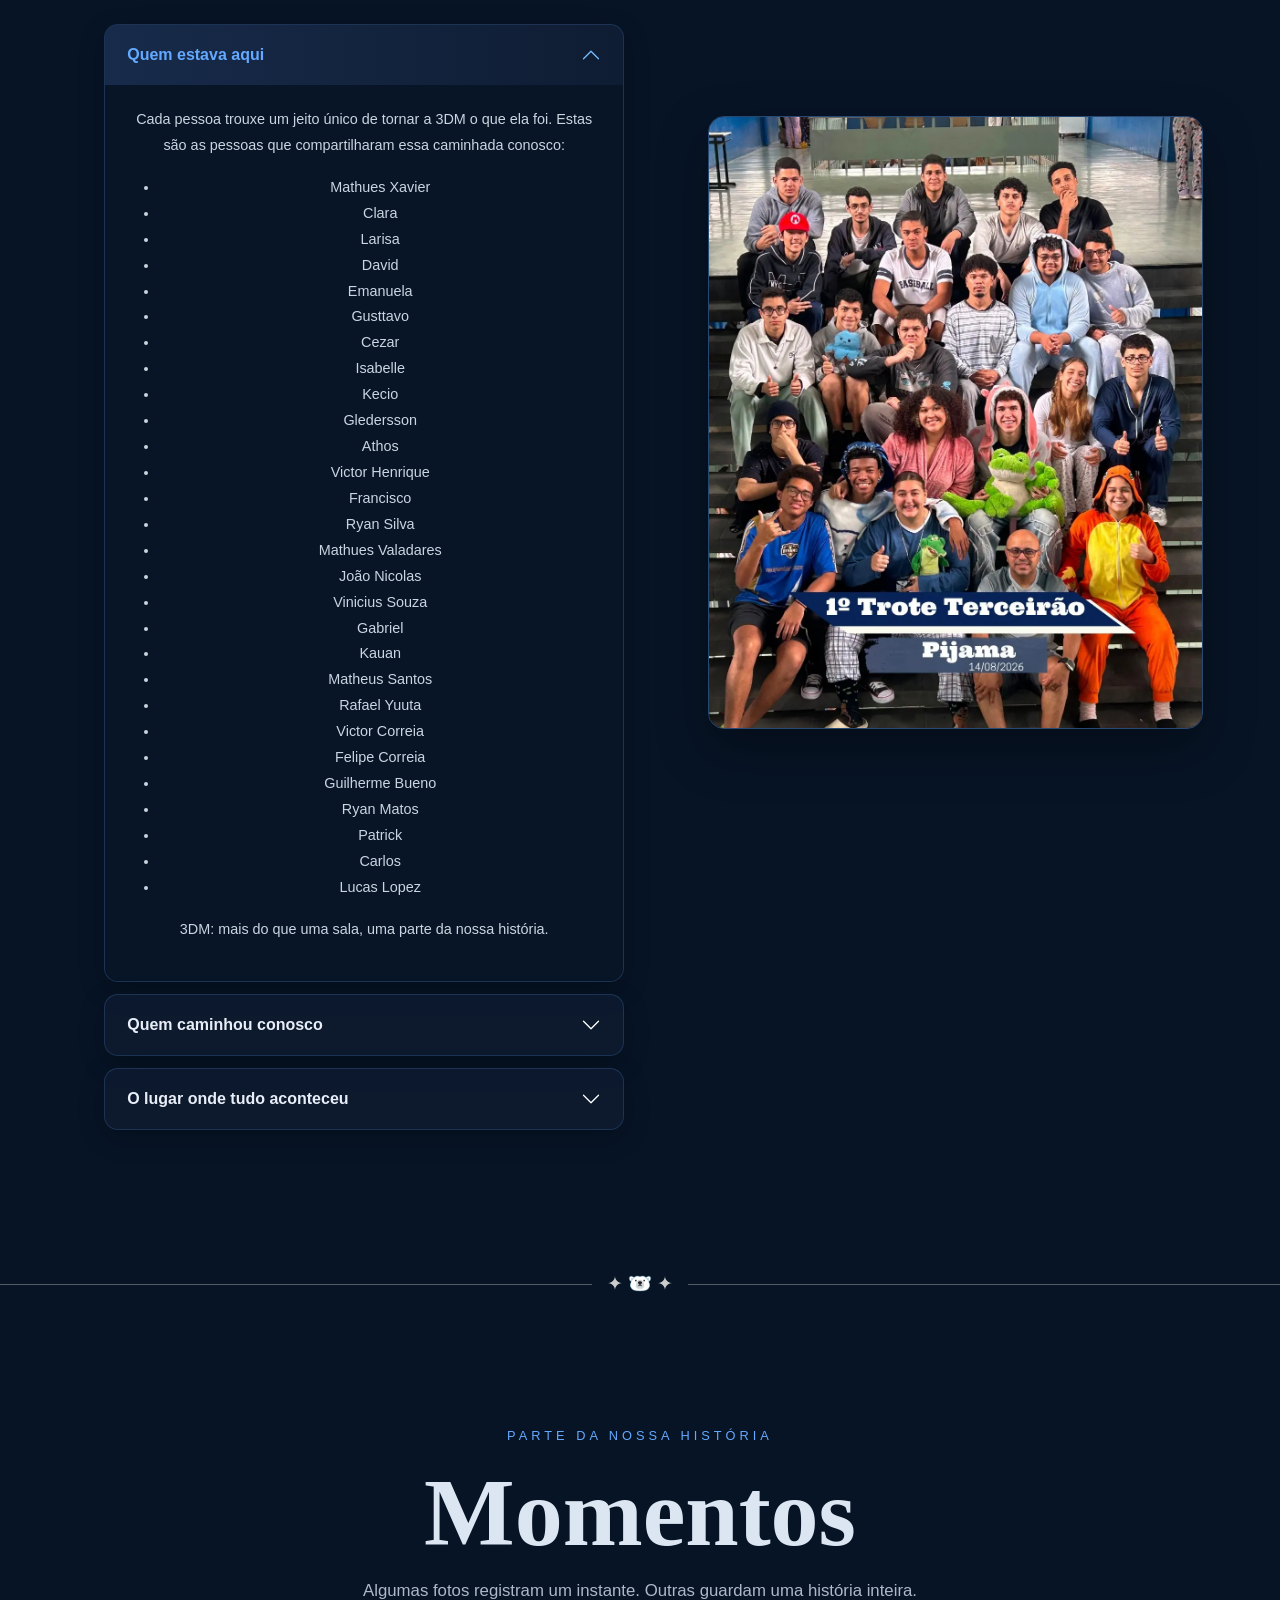
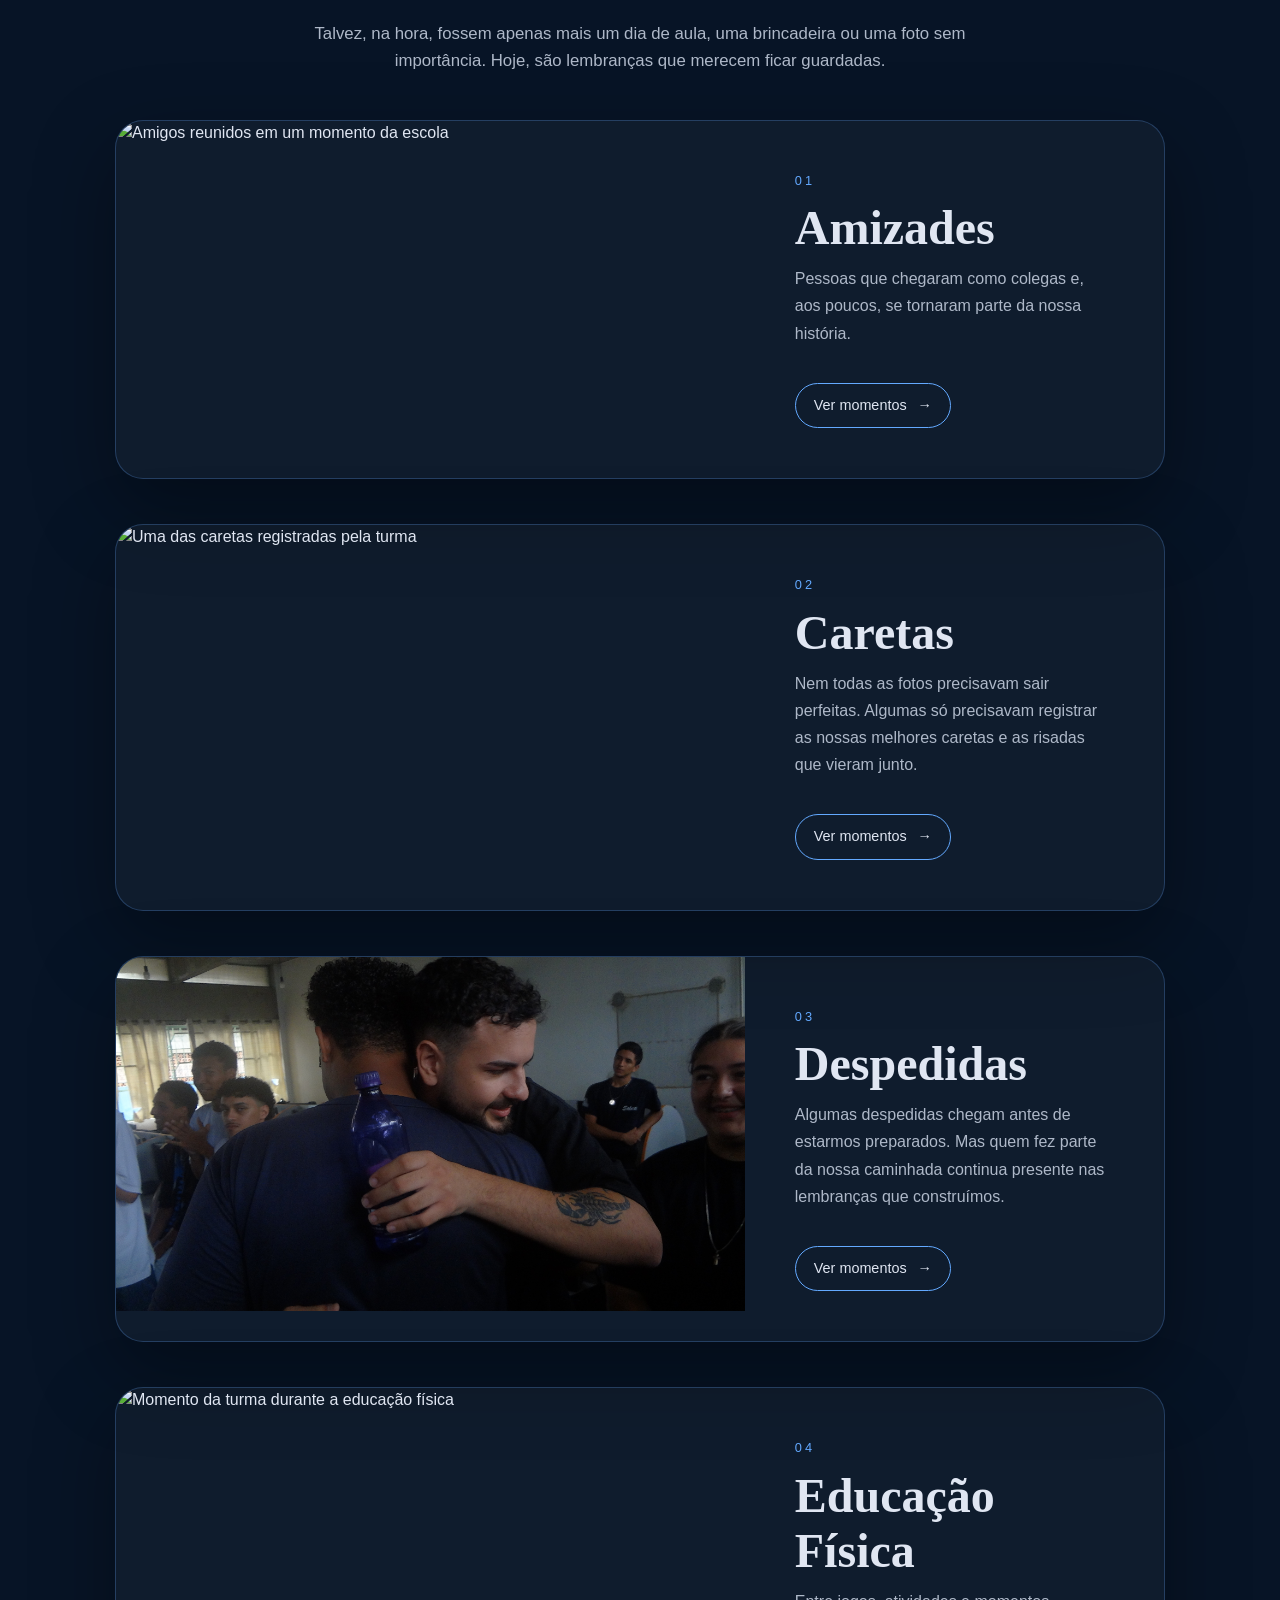
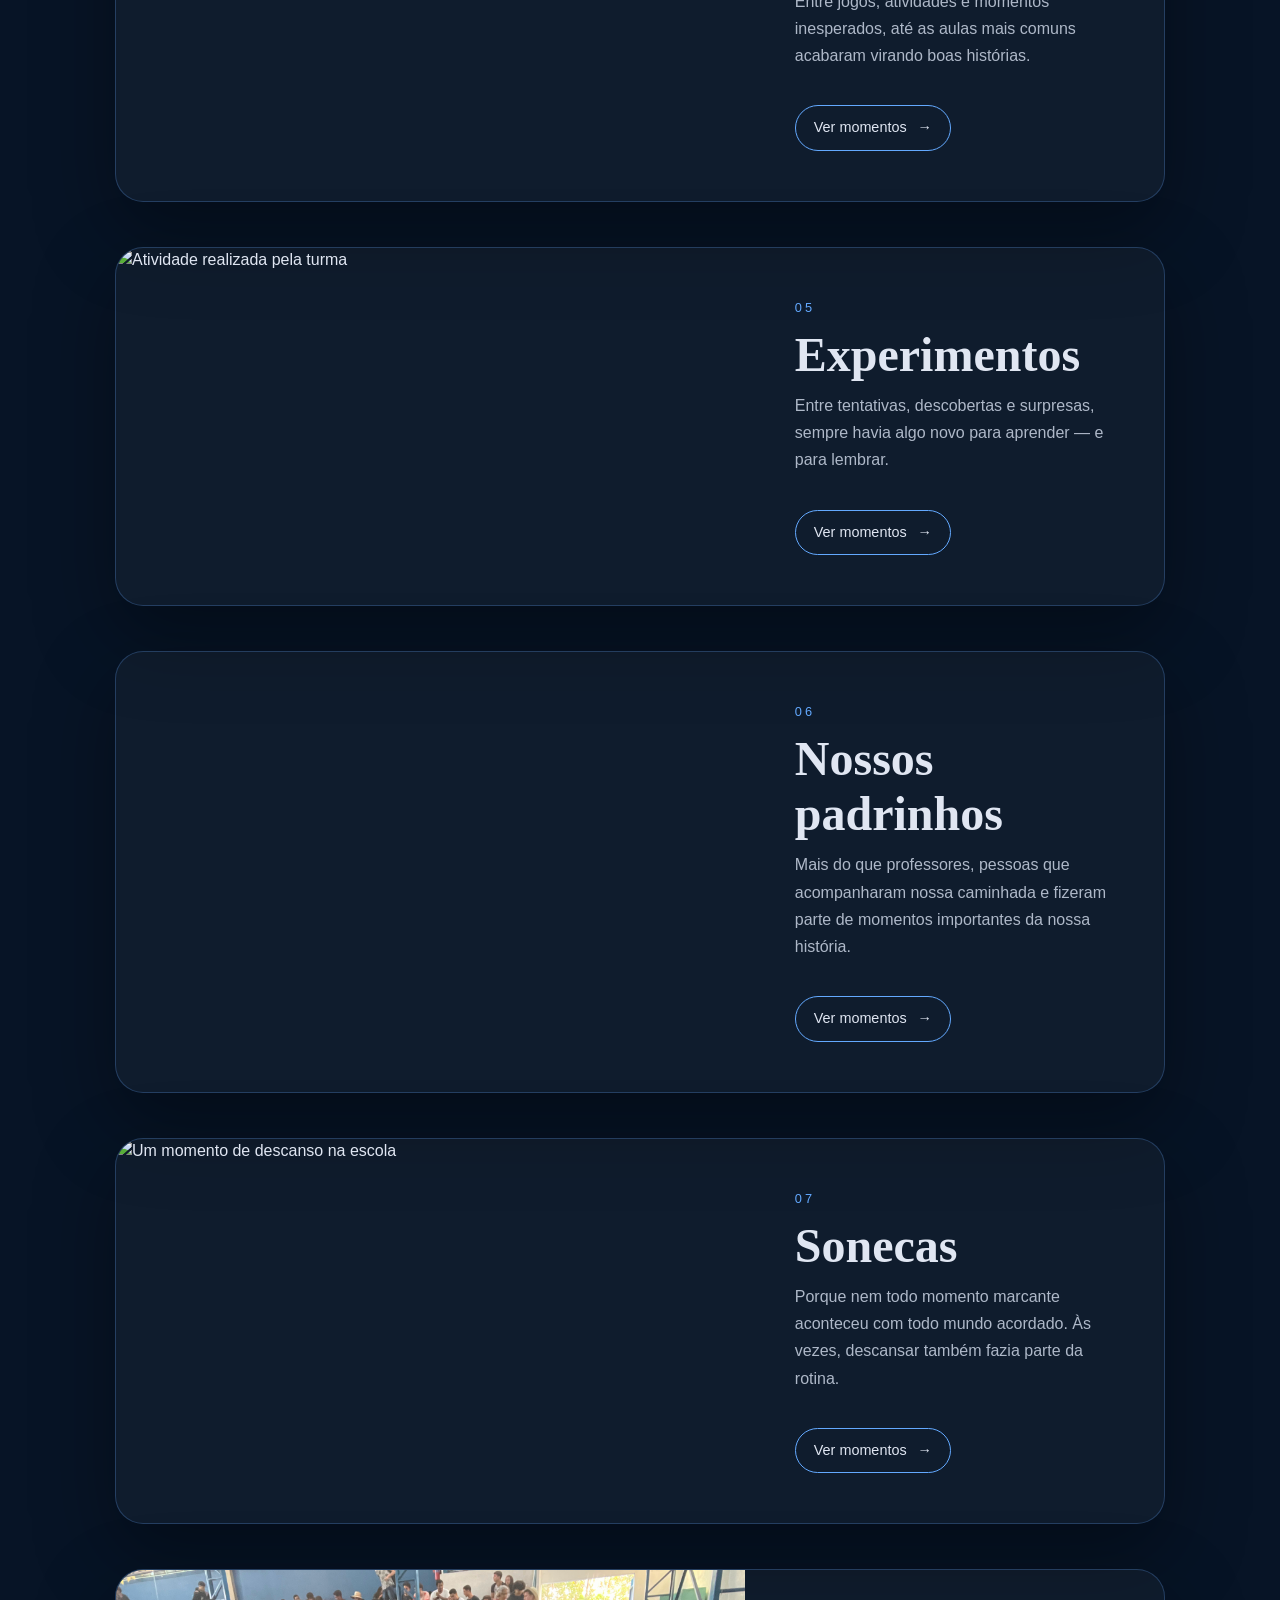
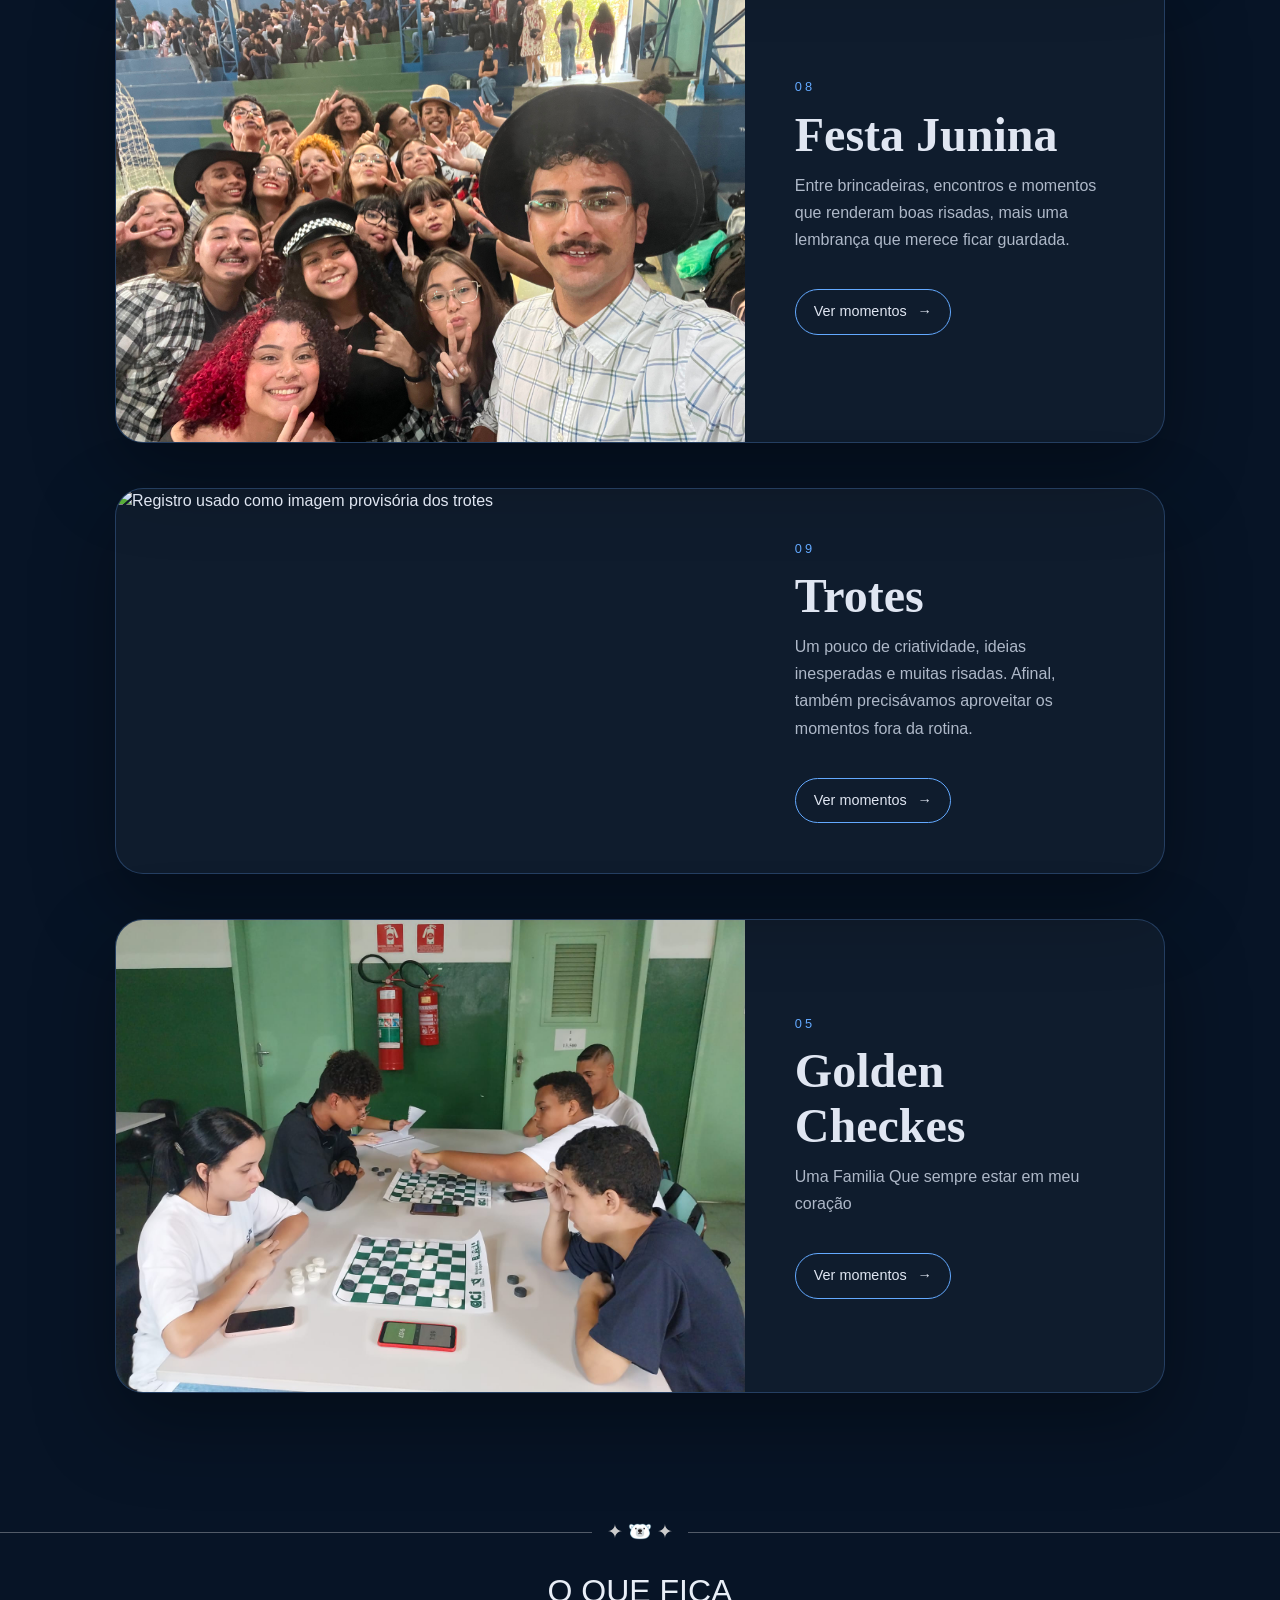
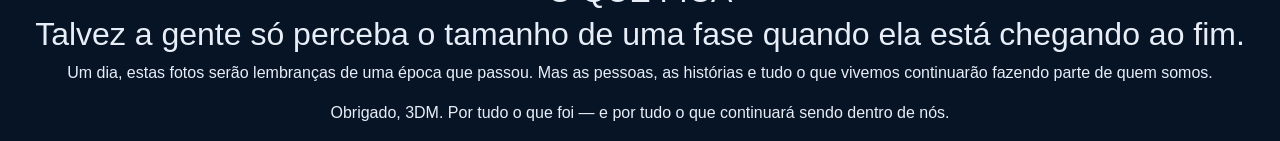
==== commit 96ddd5b7: "golden" ====
--- a/frontend/index.html
+++ b/frontend/index.html
@@ -1163,6 +1163,7 @@
             </div>
           </div>
         </section>
+       
 
         <!-- ÁLBUM 06: PADRINHOS -->
         <section class="bloco-album" aria-labelledby="titulo-padrinhos">
@@ -1694,6 +1695,183 @@
             </div>
           </div>
         </section>
+          <section class="bloco-album" aria-labelledby="titulo-experimentos">
+          <div class="momento-destaque">
+            <div class="momento-foto">
+              <img
+                src="img/Golden cheacks e mais umas coisas/IMG-20240306-WA0048.jpg"
+                alt="Atividade realizada pela turma"
+                loading="lazy"
+              />
+            </div>
+
+            <div class="momento-info">
+              <span class="numero-momento">05</span>
+              <h3 id="titulo-experimentos">Golden Checkes</h3>
+
+              <p>
+               Uma Familia Que sempre estar em meu coração
+              </p>
+
+              <button class="abrir-galeria" type="button">
+                Ver momentos <span aria-hidden="true">→</span>
+              </button>
+            </div>
+          </div>
+
+          <div class="galeria-overlay" aria-hidden="true">
+            <div
+              class="galeria"
+              role="dialog"
+              aria-modal="true"
+              aria-label="Galeria de experimentos"
+            >
+              <button
+                class="fechar-galeria"
+                type="button"
+                aria-label="Fechar galeria"
+              >
+                ×
+              </button>
+
+              <div class="galeria-cabecalho">
+                <span>AP</span>
+                <h2>Damas de ouro</h2>
+                <p>Eu nunca fui fan de mudança mas essa familia me acolheu quando estav passando por uma</p>
+              </div>
+
+              <div class="fotos-grid">
+           
+
+
+<!-- Cole este bloco dentro da <div class="fotos-grid"> atualizada das Damas de Ouro -->
+
+<button class="foto-item" type="button">
+    <img src="img/Golden cheacks e mais umas coisas/IMG-20240306-WA0048.jpg" alt="Atividade da turma" loading="lazy" />
+</button>
+<button class="foto-item" type="button">
+    <img src="img/Golden cheacks e mais umas coisas/IMG-20240306-WA0058.jpg" alt="Atividade da turma" loading="lazy" />
+</button>
+<button class="foto-item" type="button">
+    <img src="img/Golden cheacks e mais umas coisas/IMG-20240319-WA0024.jpg" alt="Atividade da turma" loading="lazy" />
+</button>
+<button class="foto-item" type="button">
+    <img src="img/Golden cheacks e mais umas coisas/IMG-20240426-WA0004.jpg" alt="Atividade da turma" loading="lazy" />
+</button>
+<button class="foto-item" type="button">
+    <img src="img/Golden cheacks e mais umas coisas/IMG-20240511-WA0003.jpg" alt="Atividade da turma" loading="lazy" />
+</button>
+<button class="foto-item" type="button">
+    <img src="img/Golden cheacks e mais umas coisas/IMG-20240523-WA0006.jpg" alt="Atividade da turma" loading="lazy" />
+</button>
+<button class="foto-item" type="button">
+    <img src="img/Golden cheacks e mais umas coisas/IMG-20240523-WA0016.jpg" alt="Atividade da turma" loading="lazy" />
+</button>
+<button class="foto-item" type="button">
+    <img src="img/Golden cheacks e mais umas coisas/IMG-20240525-WA0007.jpg" alt="Atividade da turma" loading="lazy" />
+</button>
+<button class="foto-item" type="button">
+    <img src="img/Golden cheacks e mais umas coisas/IMG-20240525-WA0010.jpg" alt="Atividade da turma" loading="lazy" />
+</button>
+<button class="foto-item" type="button">
+    <img src="img/Golden cheacks e mais umas coisas/IMG-20240525-WA0012.jpg" alt="Atividade da turma" loading="lazy" />
+</button>
+<button class="foto-item" type="button">
+    <img src="img/Golden cheacks e mais umas coisas/IMG-20240608-WA0004.jpg" alt="Atividade da turma" loading="lazy" />
+</button>
+<button class="foto-item" type="button">
+    <img src="img/Golden cheacks e mais umas coisas/IMG-20240608-WA0006.jpg" alt="Atividade da turma" loading="lazy" />
+</button>
+<button class="foto-item" type="button">
+    <img src="img/Golden cheacks e mais umas coisas/IMG-20240608-WA0008.jpg" alt="Atividade da turma" loading="lazy" />
+</button>
+<button class="foto-item" type="button">
+    <img src="img/Golden cheacks e mais umas coisas/IMG-20240608-WA0015.jpg" alt="Atividade da turma" loading="lazy" />
+</button>
+<button class="foto-item" type="button">
+    <img src="img/Golden cheacks e mais umas coisas/IMG-20240608-WA0016.jpg" alt="Atividade da turma" loading="lazy" />
+</button>
+<button class="foto-item" type="button">
+    <img src="img/Golden cheacks e mais umas coisas/IMG-20240616-WA0004.jpg" alt="Atividade da turma" loading="lazy" />
+</button>
+<button class="foto-item" type="button">
+    <img src="img/Golden cheacks e mais umas coisas/IMG-20240616-WA0018.jpg" alt="Atividade da turma" loading="lazy" />
+</button>
+<button class="foto-item" type="button">
+    <img src="img/Golden cheacks e mais umas coisas/IMG-20240616-WA0070.jpg" alt="Atividade da turma" loading="lazy" />
+</button>
+<button class="foto-item" type="button">
+    <img src="img/Golden cheacks e mais umas coisas/IMG-20240622-WA0004.jpg" alt="Atividade da turma" loading="lazy" />
+</button>
+<button class="foto-item" type="button">
+    <img src="img/Golden cheacks e mais umas coisas/IMG-20240622-WA0007.jpg" alt="Atividade da turma" loading="lazy" />
+</button>
+<button class="foto-item" type="button">
+    <img src="img/Golden cheacks e mais umas coisas/IMG-20240626-WA0007.jpg" alt="Atividade da turma" loading="lazy" />
+</button>
+<button class="foto-item" type="button">
+    <img src="img/Golden cheacks e mais umas coisas/IMG-20240626-WA0010.jpg" alt="Atividade da turma" loading="lazy" />
+</button>
+<button class="foto-item" type="button">
+    <img src="img/Golden cheacks e mais umas coisas/IMG-20240807-WA0008.jpg" alt="Atividade da turma" loading="lazy" />
+</button>
+<button class="foto-item" type="button">
+    <img src="img/Golden cheacks e mais umas coisas/IMG-20250702-WA0011.jpg" alt="Atividade da turma" loading="lazy" />
+</button>
+<button class="foto-item" type="button">
+    <img src="img/Golden cheacks e mais umas coisas/IMG-20250911-WA0010.jpg" alt="Atividade da turma" loading="lazy" />
+</button>
+
+<!-- ARQUIVOS DO SAVECLIP (Filtrados conforme o seu novo diretório) -->
+<button class="foto-item" type="button">
+    <img src="img/Golden cheacks e mais umas coisas/SaveClip.App_468814251_17922692946002769_591510940044862408_n-1.jpg" alt="Atividade da turma" loading="lazy" />
+</button>
+<button class="foto-item" type="button">
+    <img src="img/Golden cheacks e mais umas coisas/SaveClip.App_486604182_17983317176802051_9125310214223311494_n.jpg.webp" alt="Atividade da turma" loading="lazy" />
+</button>
+<button class="foto-item" type="button">
+    <img src="img/Golden cheacks e mais umas coisas/SaveClip.App_486859376_17983317149802051_8427779215365682758_n.jpg.webp" alt="Atividade da turma" loading="lazy" />
+</button>
+<button class="foto-item" type="button">
+    <img src="img/Golden cheacks e mais umas coisas/SaveClip.App_487534766_17983317194802051_5651233833054430186_n.jpg.webp" alt="Atividade da turma" loading="lazy" />
+</button>
+<button class="foto-item" type="button">
+    <img src="img/Golden cheacks e mais umas coisas/SaveClip.App_648228211_17928450987227382_29101966162935746_n.jpg (1).webp" alt="Atividade da turma" loading="lazy" />
+</button>
+<button class="foto-item" type="button">
+    <img src="img/Golden cheacks e mais umas coisas/SaveClip.App_648228211_17928450987227382_29101966162935746_n.jpg.webp" alt="Atividade da turma" loading="lazy" />
+</button>
+<button class="foto-item" type="button">
+    <img src="img/Golden cheacks e mais umas coisas/SaveClip.App_650155883_17946163056129762_4591496792106247904_n.jpg.webp" alt="Atividade da turma" loading="lazy" />
+</button>
+<button class="foto-item" type="button">
+    <img src="img/Golden cheacks e mais umas coisas/SaveClip.App_650251355_17949278475113781_596241683871315936_n.jpg.webp" alt="Atividade da turma" loading="lazy" />
+</button>
+<button class="foto-item" type="button">
+    <img src="img/Golden cheacks e mais umas coisas/SaveClip.App_652826380_18093109930875217_3654731698304915576_n.jpg.webp" alt="Atividade da turma" loading="lazy" />
+</button>
+<button class="foto-item" type="button">
+    <img src="img/Golden cheacks e mais umas coisas/SaveClip.App_654304096_18095747705291868_6926572022814838030_n.jpg.webp" alt="Atividade da turma" loading="lazy" />
+</button>
+<button class="foto-item" type="button">
+    <img src="img/Golden cheacks e mais umas coisas/SaveClip.App_656156497_18078296471123680_2439680034997659370_n.jpg.webp" alt="Atividade da turma" loading="lazy" />
+</button>
+<button class="foto-item" type="button">
+    <img src="img/Golden cheacks e mais umas coisas/SaveClip.App_656611012_18094244386875374_6358781053140692672_n.jpg.webp" alt="Atividade da turma" loading="lazy" />
+</button>
+<button class="foto-item" type="button">
+    <img src="img/Golden cheacks e mais umas coisas/SaveClip.App_662142718_18574552876035328_3183123981456331913_n.jpg.webp" alt="Atividade da turma" loading="lazy" />
+</button>
+<button class="foto-item" type="button">
+    <img src="img/Golden cheacks e mais umas coisas/SaveClip.App_670711552_18463870369098205_5732924394974149761_n.jpg.webp" alt="Atividade da turma" loading="lazy" />
+</button>
+
+
+
+              </div>
+            </div>
+          </div>
+        </section>
 
         <!-- MODAL GLOBAL PARA FOTO AMPLIADA -->
         <div class="foto-ampliada" aria-hidden="true">
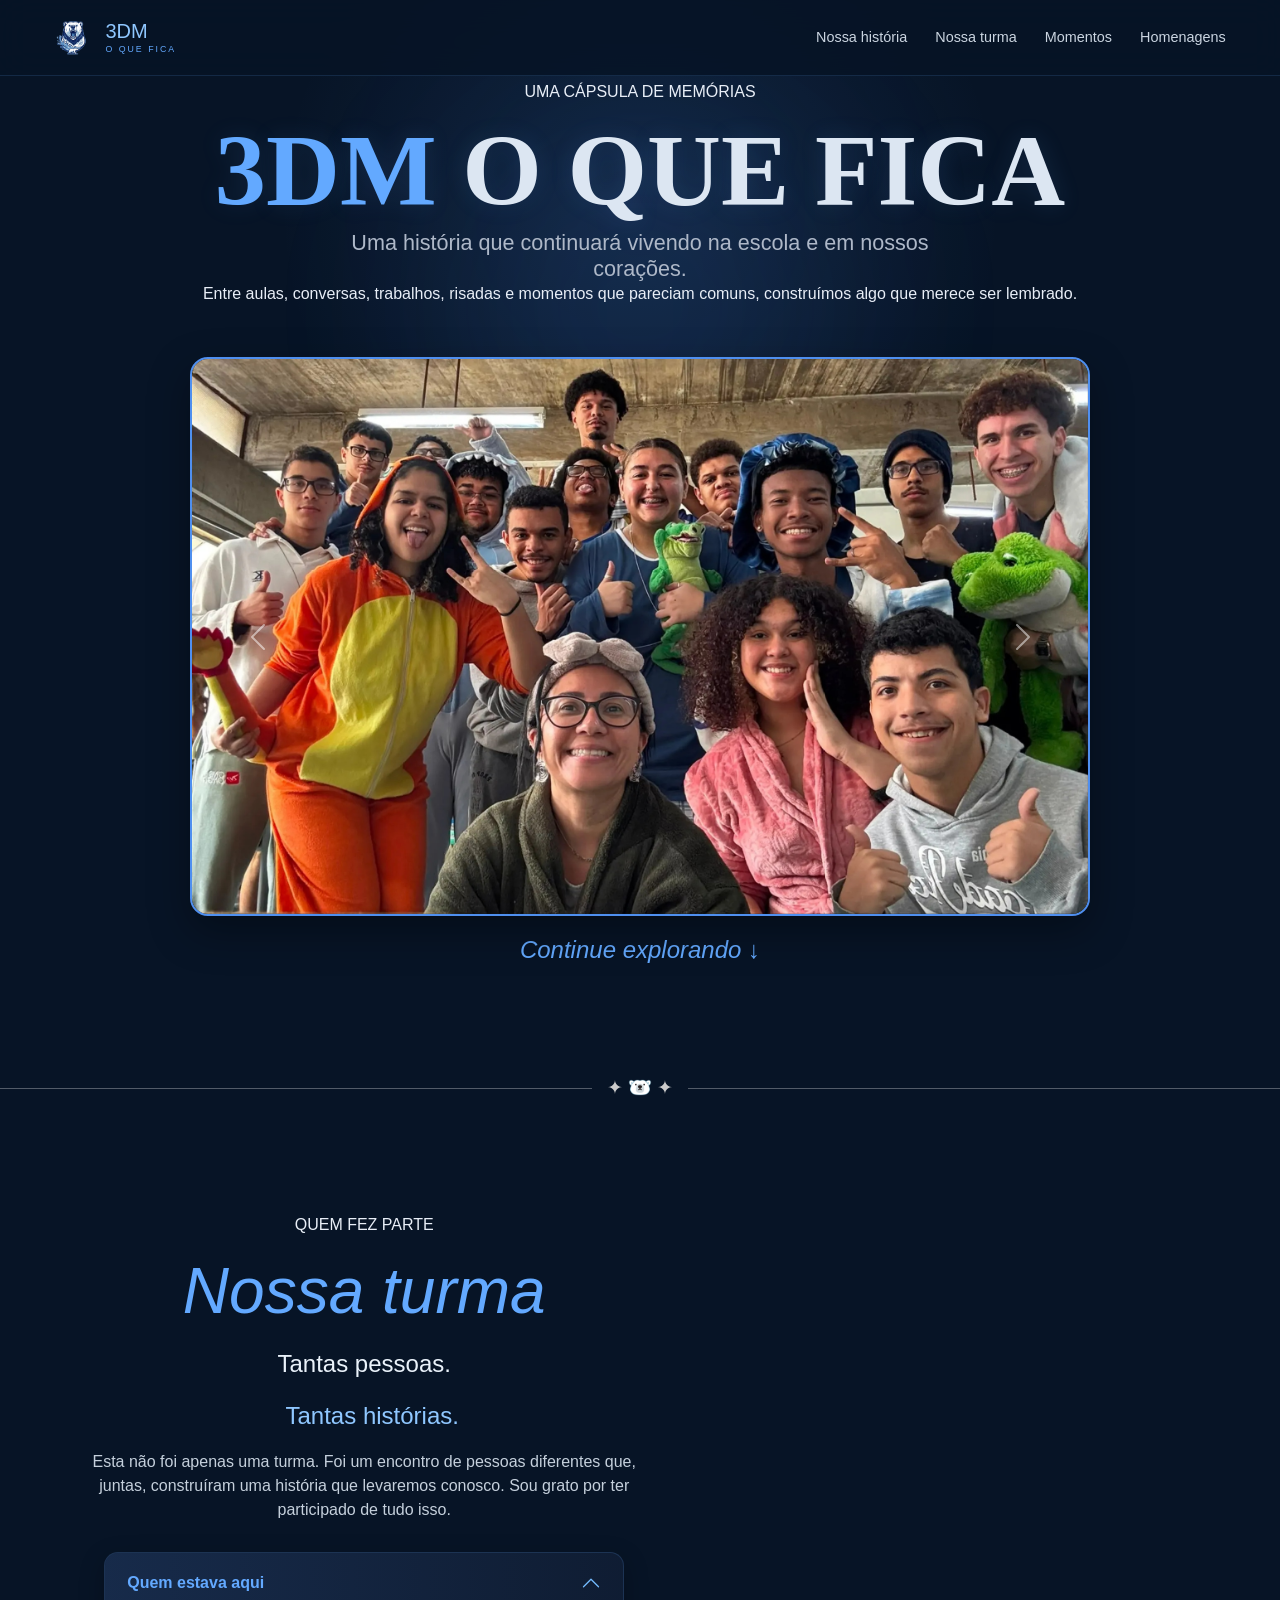
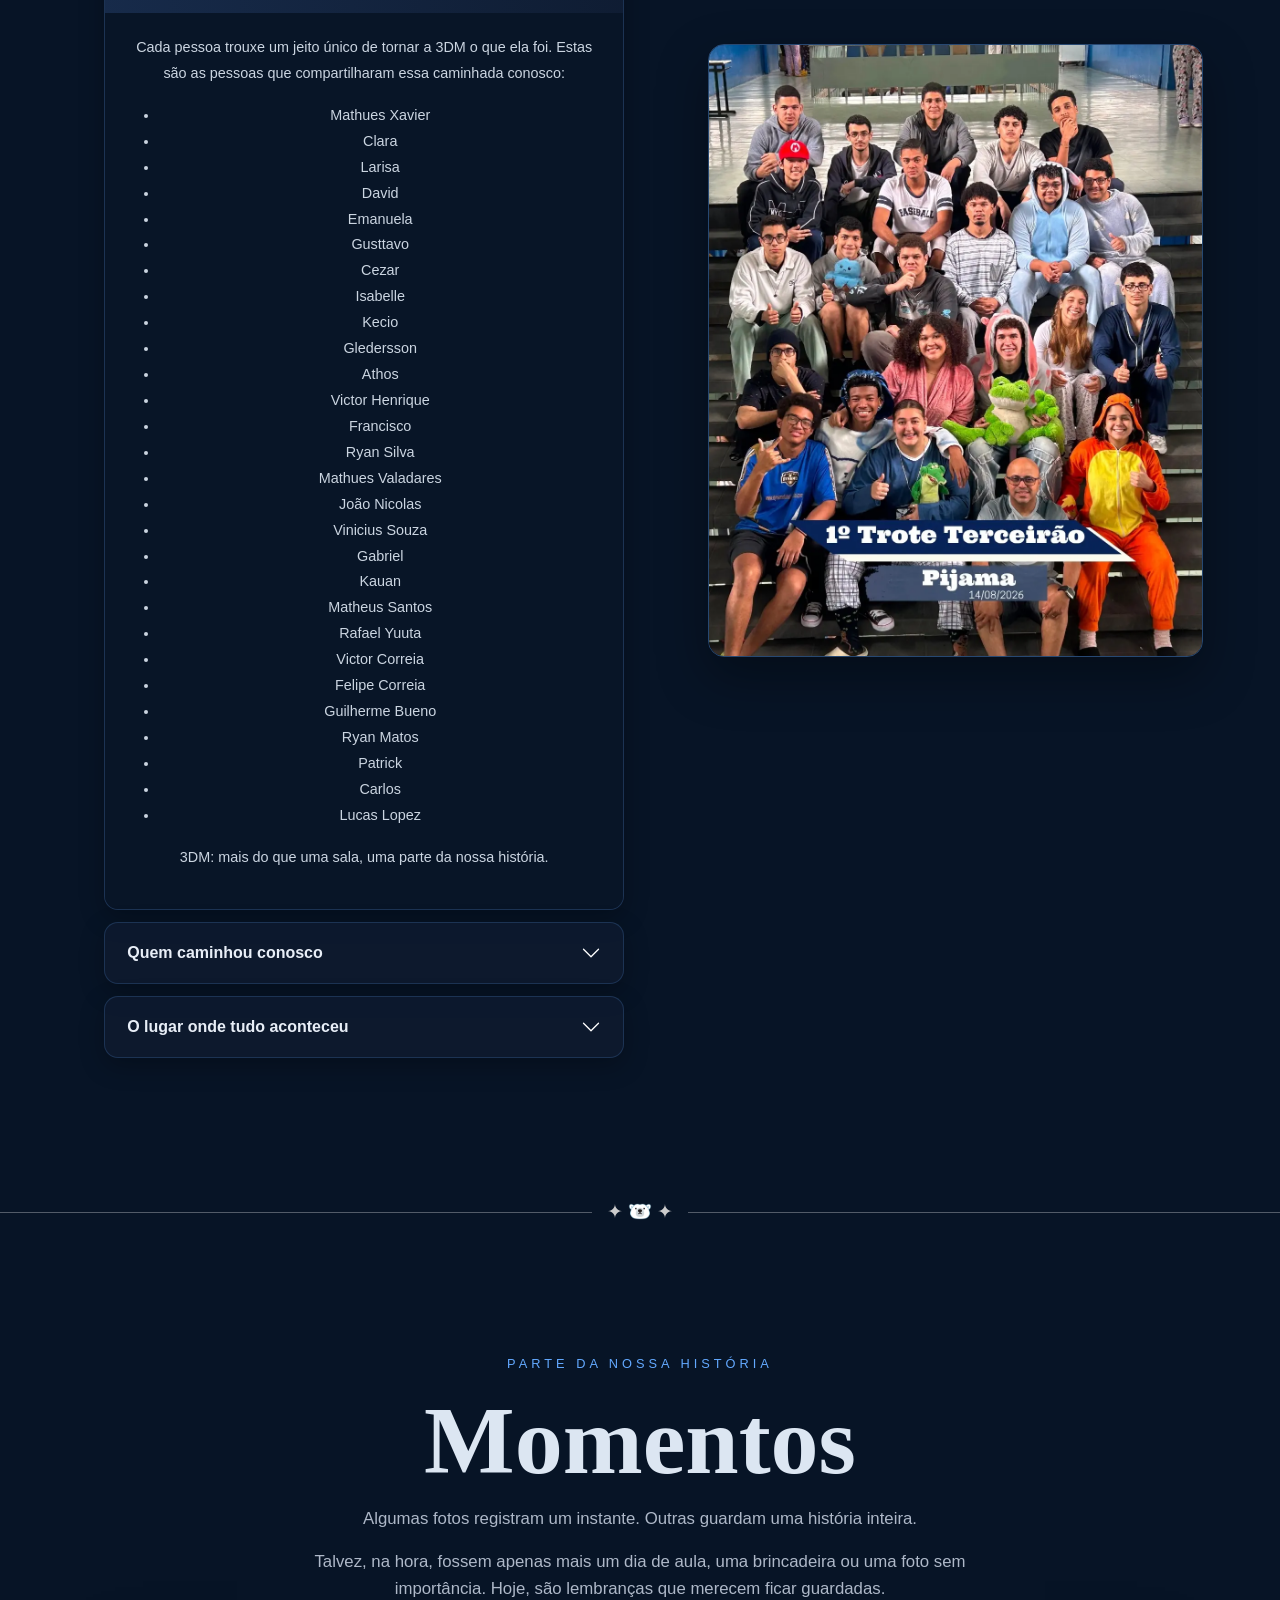
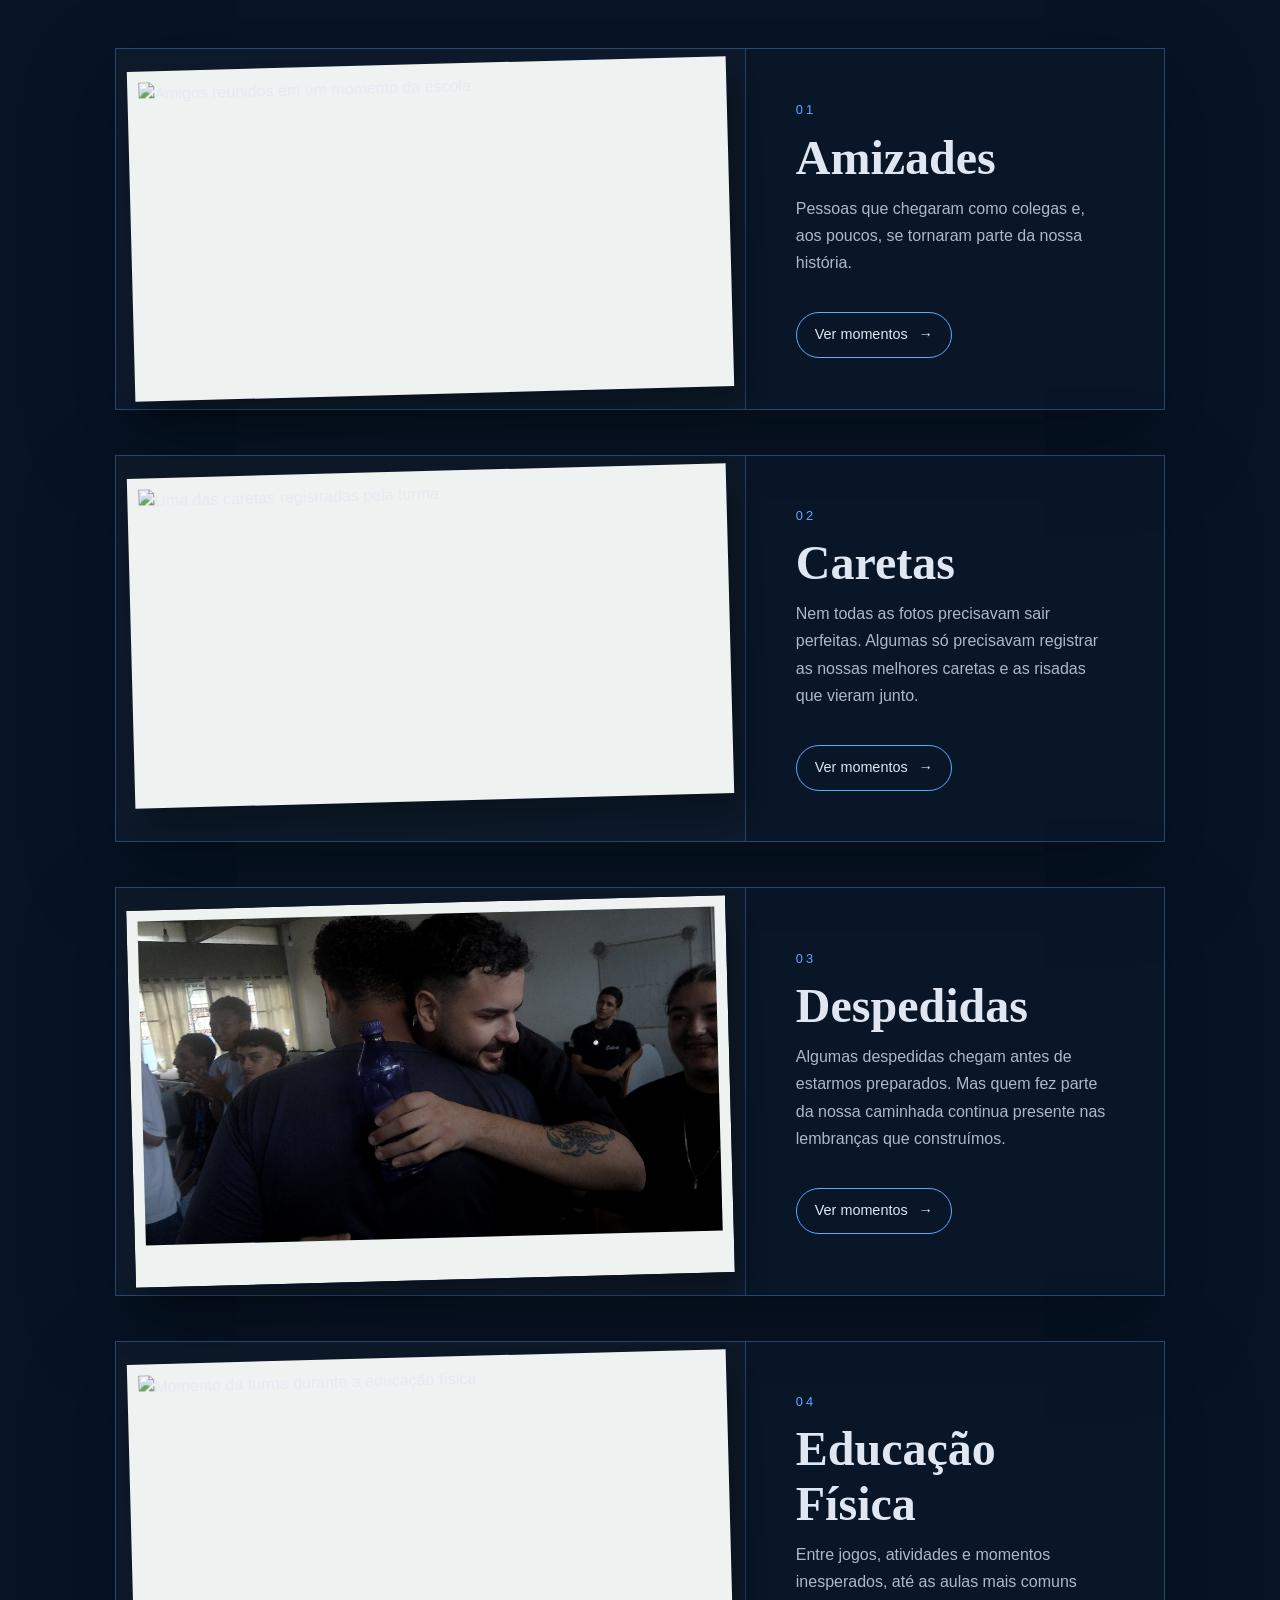
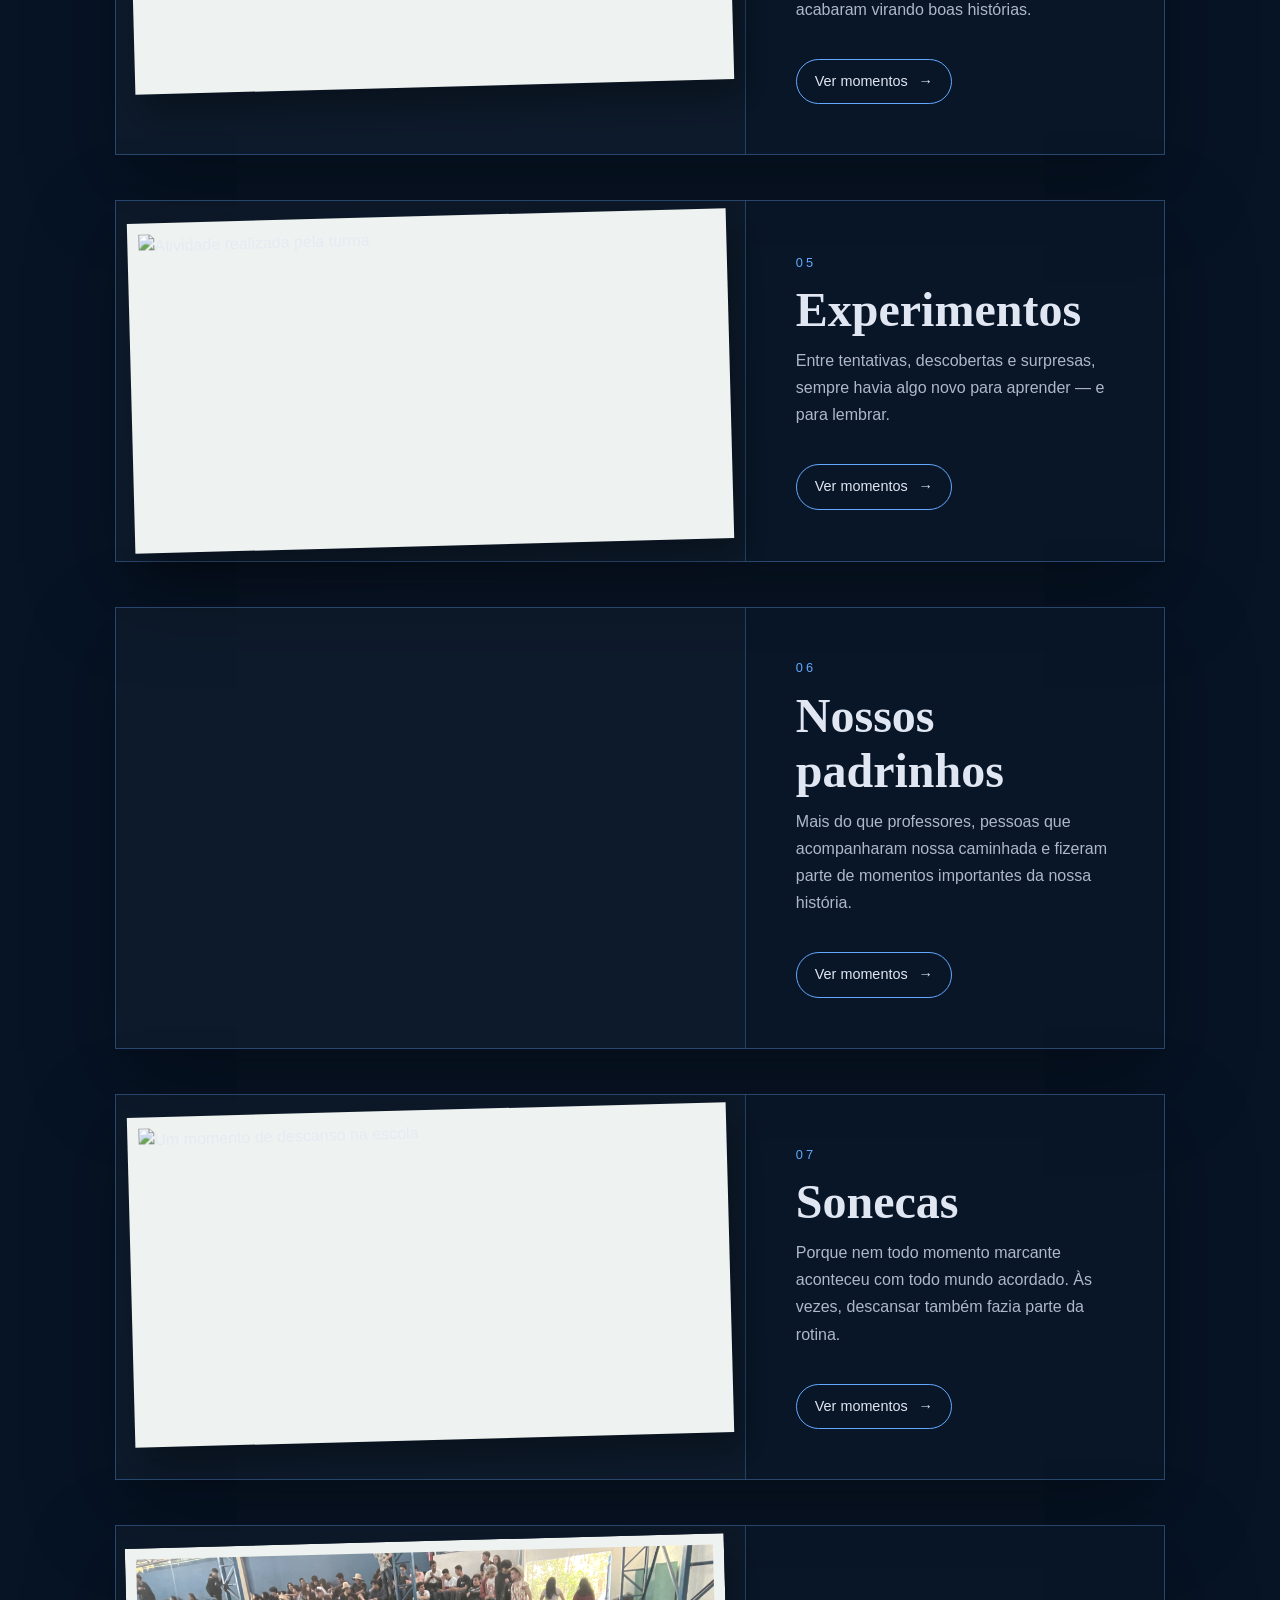
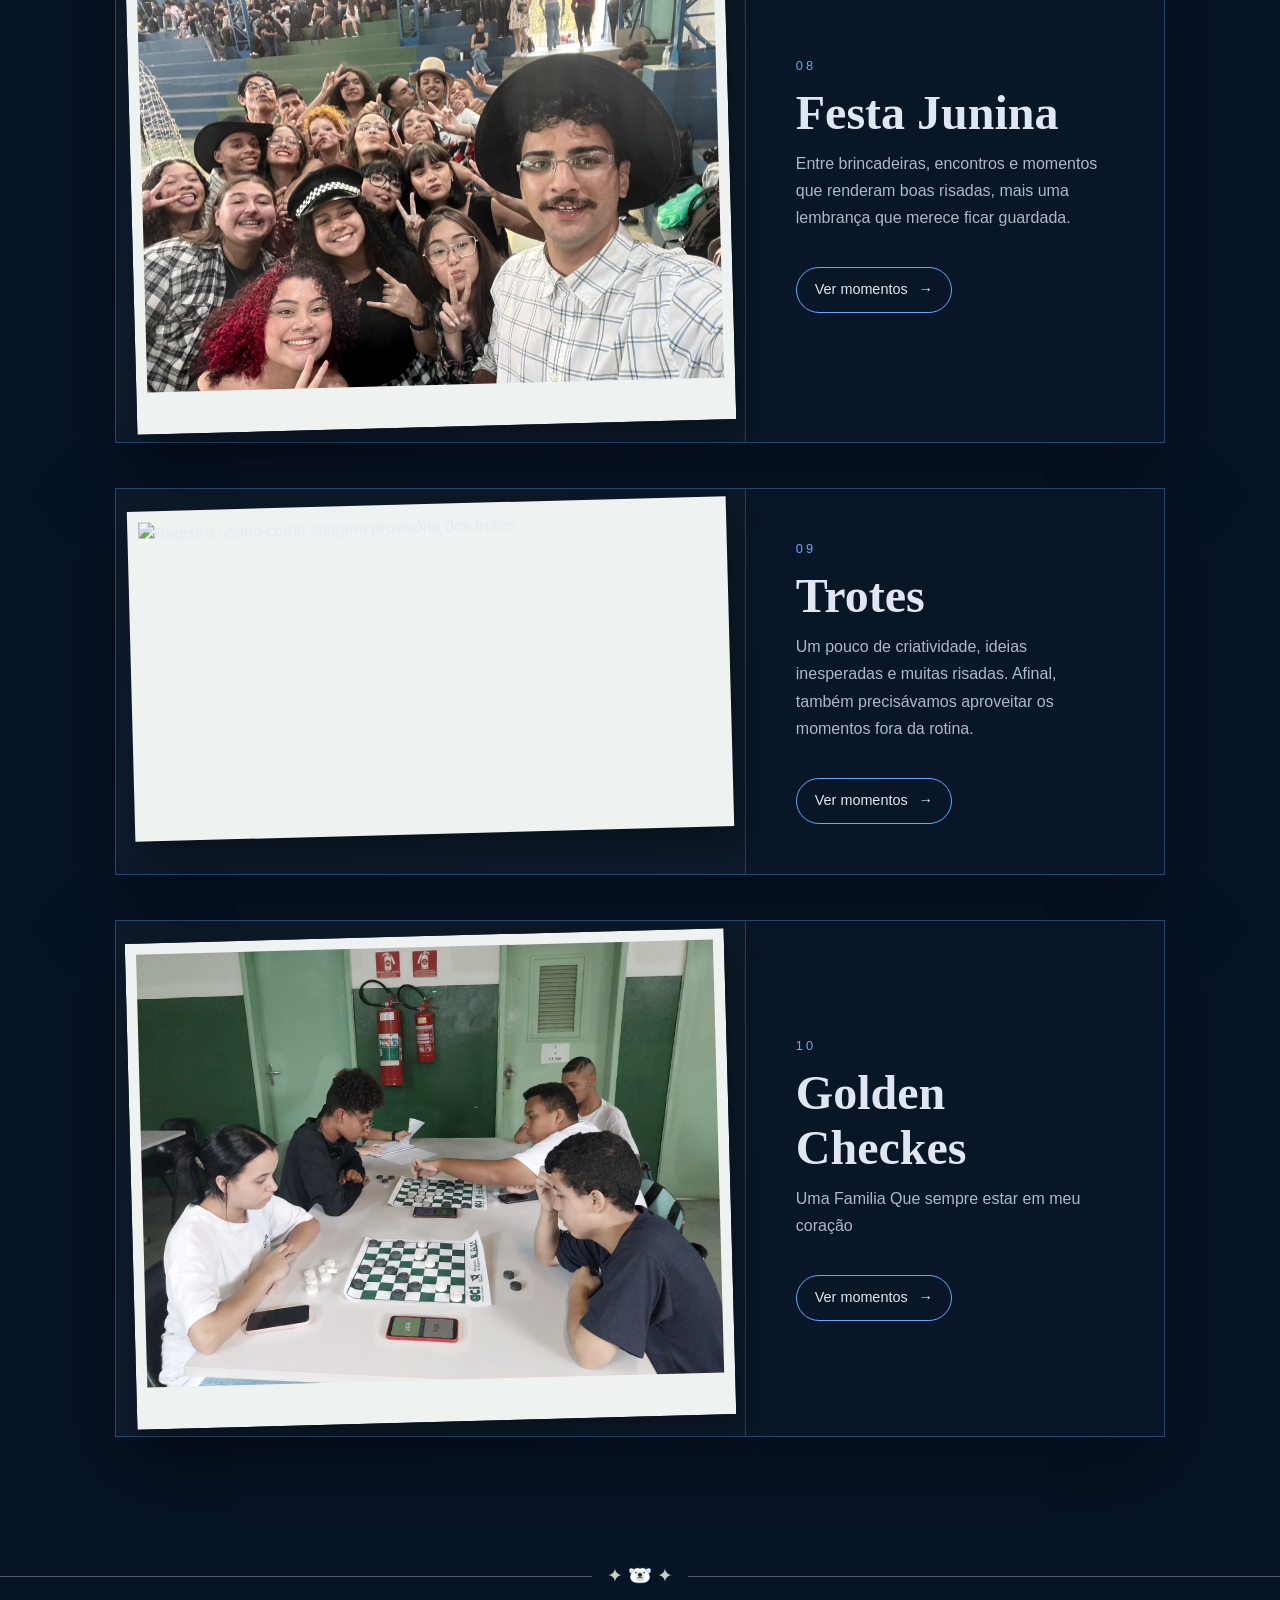
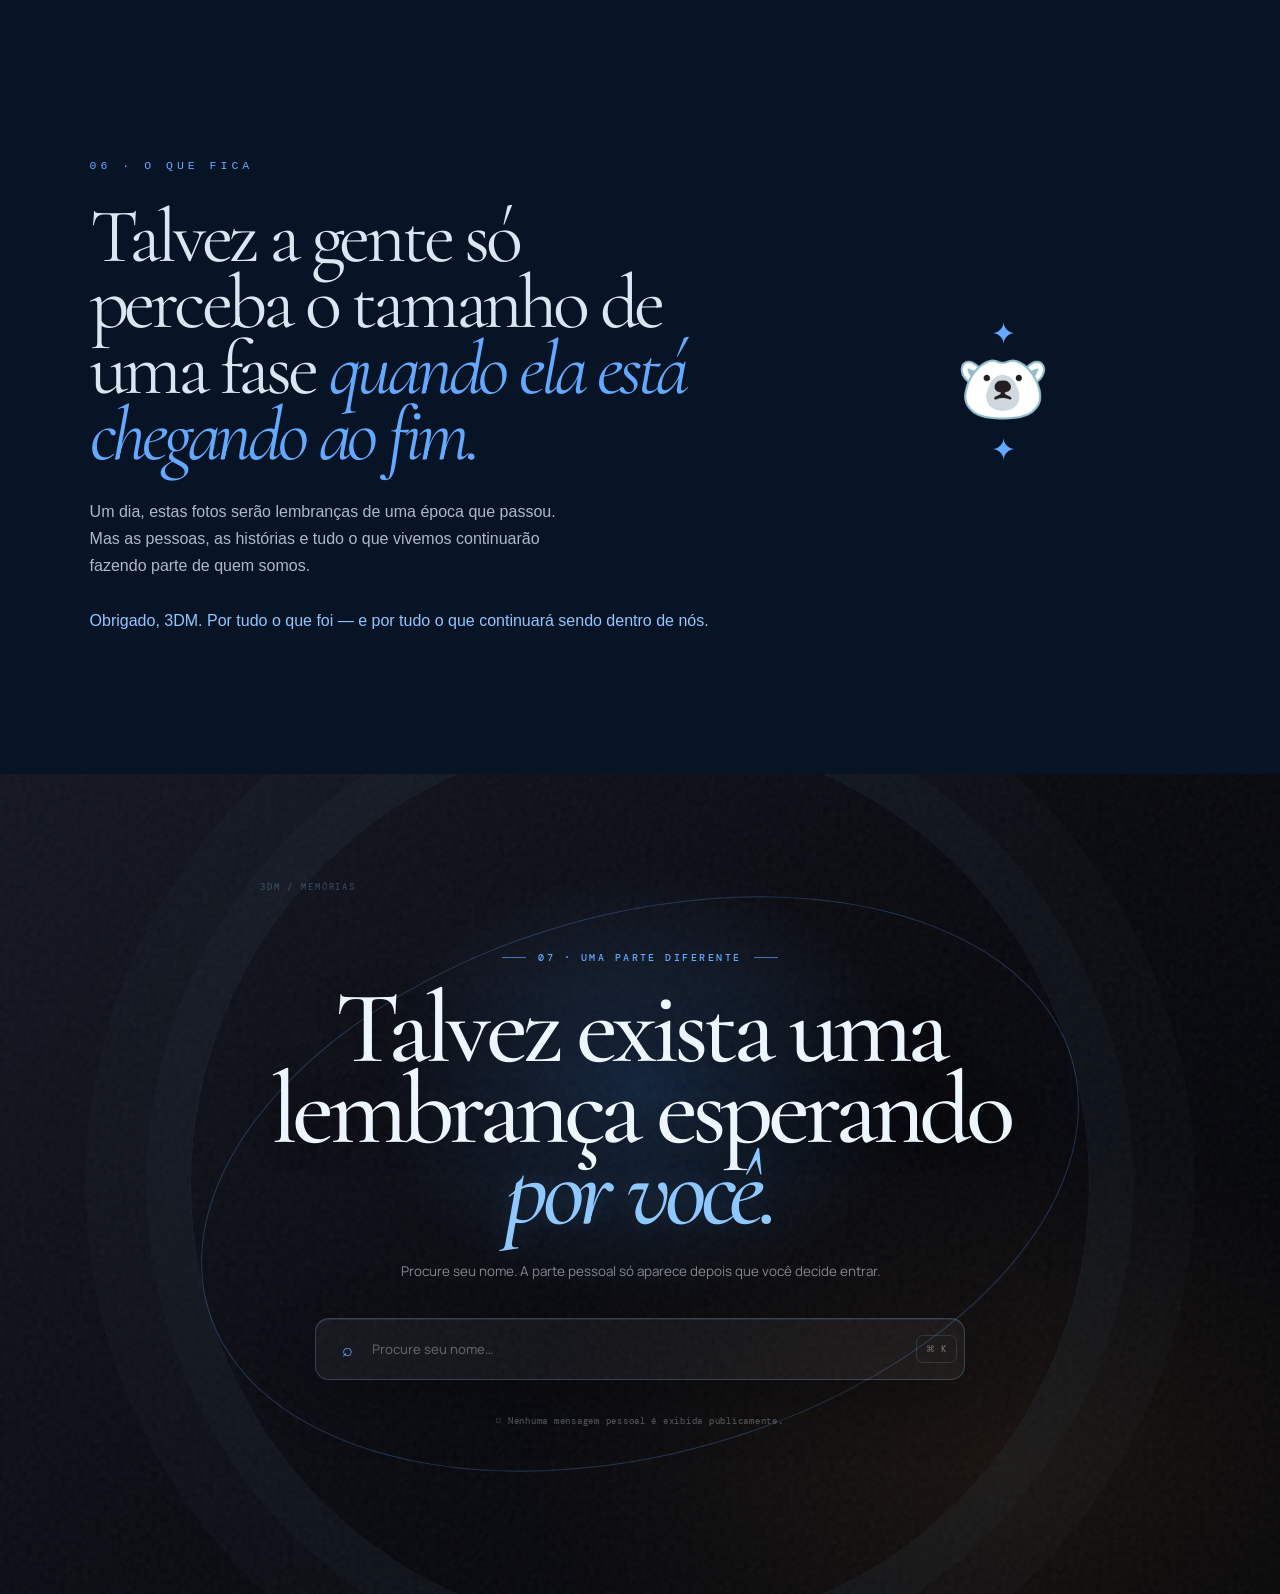
==== commit 088ad0a7: "homenagens" ====
--- a/frontend/index.html
+++ b/frontend/index.html
@@ -16,8 +16,10 @@
       rel="stylesheet"
       crossorigin="anonymous"
     />
-
-    <link rel="stylesheet" href="styles.css" />
+<link rel="stylesheet" href="styles.css">
+<link rel="stylesheet" href="momentos-fotos.css">
+
+
   </head>
 
   <body>
@@ -363,6 +365,7 @@
       <div class="hr-personalizado" aria-hidden="true">
         <span>✦ 🐻‍❄️ ✦</span>
       </div>
+      <!-- A escola continua representada na section original da turma. -->
 
       <!-- 3. MOMENTOS -->
       <section class="momentos" id="momentos">
@@ -1706,7 +1709,7 @@
             </div>
 
             <div class="momento-info">
-              <span class="numero-momento">05</span>
+              <span class="numero-momento">10</span>
               <h3 id="titulo-experimentos">Golden Checkes</h3>
 
               <p>
@@ -1735,7 +1738,7 @@
               </button>
 
               <div class="galeria-cabecalho">
-                <span>AP</span>
+                <span>Familia</span>
                 <h2>Damas de ouro</h2>
                 <p>Eu nunca fui fan de mudança mas essa familia me acolheu quando estav passando por uma</p>
               </div>
@@ -1892,41 +1895,274 @@
       </div>
 
       <!-- 4. DESPEDIDA COLETIVA -->
-      <section class="despedida" id="despedida">
-        <span class="secao-sobretitulo">O QUE FICA</span>
-
-        <h2>
-          Talvez a gente só perceba o tamanho de uma fase quando ela está
-          chegando ao fim.
-        </h2>
-
-        <p>
-          Um dia, estas fotos serão lembranças de uma época que passou. Mas as
-          pessoas, as histórias e tudo o que vivemos continuarão fazendo parte
-          de quem somos.
-        </p>
-
-        <p class="texto-destaque">
-          Obrigado, 3DM. Por tudo o que foi — e por tudo o que continuará sendo
-          dentro de nós.
-        </p>
+      <section class="farewell section">
+        <div>
+          <span class="eyebrow">06 · o que fica</span>
+          <h2>
+            Talvez a gente só perceba o tamanho de uma fase
+            <em>quando ela está chegando ao fim.</em>
+          </h2>
+          <p>
+            Um dia, estas fotos serão lembranças de uma época que passou. Mas as
+            pessoas, as histórias e tudo o que vivemos continuarão fazendo parte
+            de quem somos.
+          </p>
+          <strong
+            >Obrigado, 3DM. Por tudo o que foi — e por tudo o que continuará
+            sendo dentro de nós.</strong
+          >
+        </div>
+        <div class="farewell-mark">✦<br /><span>🐻‍❄️</span><br />✦</div>
       </section>
 
-      <!-- 5. ENTRADA PARA HOMENAGENS PRIVADAS -->
-      <section class="homenagens" id="homenagens">
-        
-      </section>
+     
+     <section id="homenagens" class="find section">
+
+  <div class="find-orbit"></div>
+
+  <div class="find-content">
+
+    <span class="eyebrow centered">07 · uma parte diferente</span>
+
+    <h2>
+      Talvez exista uma<br />
+      lembrança esperando<br />
+      <em>por você.</em>
+    </h2>
+
+    <p>
+      Procure seu nome. A parte pessoal só aparece depois que você decide
+      entrar.
+    </p>
+
+    <div class="search-box">
+      <span>⌕</span>
+
+      <input
+        id="name-search"
+        type="text"
+        placeholder="Procure seu nome…"
+        autocomplete="off"
+      />
+
+      <small>⌘ K</small>
+    </div>
+
+    <div id="search-results"></div>
+
+    <small class="privacy">
+      ⌑ Nenhuma mensagem pessoal é exibida publicamente.
+    </small>
+
+  </div>
+
+</section>
+
     </main>
 
     <footer class="rodape">
     
     </footer>
 
-    <script
+  <!-- ==========================================
+     PORTAL CINEMATOGRÁFICO DA HOMENAGEM
+========================================== -->
+
+<div
+  id="tribute-modal"
+  class="tribute-modal"
+  aria-hidden="true"
+>
+
+  <!-- PARTICULAS -->
+
+  <div class="memory-particles" id="memory-particles"></div>
+
+
+  <!-- FUNDO -->
+
+  <div class="tribute-modal-backdrop"></div>
+
+
+  <!-- ========================================
+       TELA DE SENHA
+  ========================================= -->
+
+  <div
+    id="tribute-lock-screen"
+    class="tribute-lock-screen"
+  >
+
+    <div class="lock-intro">
+
+      <span class="lock-eyebrow">
+        UMA LEMBRANÇA FOI GUARDADA
+      </span>
+
+      <h2>
+        Isso aqui é<br />
+        <em>só seu.</em>
+      </h2>
+
+      <p>
+        Existe uma parte dessa história esperando
+        para ser aberta.
+      </p>
+
+    </div>
+
+
+    <!-- ======================================
+         CADEADO
+    ======================================= -->
+
+    <div
+      id="memory-lock"
+      class="memory-lock"
+    >
+
+      <div class="lock-glow"></div>
+
+      <div class="lock-shackle">
+        <span></span>
+      </div>
+
+      <div class="lock-body">
+
+        <div class="lock-keyhole">
+
+          <div class="keyhole-circle"></div>
+
+          <div class="keyhole-line"></div>
+
+        </div>
+
+      </div>
+
+    </div>
+
+
+    <!-- ======================================
+         NOME
+    ======================================= -->
+
+    <div class="lock-person">
+
+      <span>MEMÓRIA DE</span>
+
+      <strong id="lock-person-name">
+        Clara
+      </strong>
+
+    </div>
+
+
+    <!-- ======================================
+         SENHA
+    ======================================= -->
+
+    <div class="memory-password">
+
+      <div class="password-input-wrapper">
+
+        <span class="password-icon">
+          ✦
+        </span>
+
+        <input
+          id="tribute-password"
+          type="password"
+          placeholder="Digite a senha..."
+          autocomplete="off"
+        />
+
+        <button
+          id="password-submit"
+          type="button"
+          aria-label="Abrir lembrança"
+        >
+          →
+        </button>
+
+      </div>
+
+
+      <small id="password-error">
+      </small>
+
+    </div>
+
+
+    <button
+      id="tribute-cancel"
+      class="memory-cancel"
+      type="button"
+    >
+      voltar
+    </button>
+
+  </div>
+
+
+  <!-- ==========================================
+       HOMENAGEM REVELADA
+  =========================================== -->
+
+  <div
+    id="tribute-memory"
+    class="tribute-memory"
+  >
+
+    <button
+      id="tribute-close"
+      class="tribute-close"
+      type="button"
+      aria-label="Fechar homenagem"
+    >
+      ×
+    </button>
+
+
+    <div class="memory-photo">
+
+      <img
+        id="tribute-image"
+        src=""
+        alt=""
+      />
+
+    </div>
+
+
+    <div class="memory-content">
+
+      <span class="memory-label">
+        UMA PARTE DA NOSSA HISTÓRIA
+      </span>
+
+      <h3 id="tribute-title">
+        Clara
+      </h3>
+
+      <div class="memory-line"></div>
+
+      <p id="tribute-message"></p>
+
+      <small id="tribute-footer">
+        3DM · O que fica
+      </small>
+
+    </div>
+
+  </div>
+
+</div>
+  <script
       src="https://cdn.jsdelivr.net/npm/bootstrap@5.3.8/dist/js/bootstrap.bundle.min.js"
       crossorigin="anonymous"
     ></script>
 
     <script src="../backend/script.js"></script>
+    <script src="script.js"></script>
   </body>
 </html>
--- a/frontend/styles.css
+++ b/frontend/styles.css
@@ -1,32 +1,918 @@
+/*
+  3DM — ESTILOS FINAIS CONSOLIDADOS
+  Um único arquivo com site, busca, modal, cadeado e memória.
+  Paleta: azul-noite, azul profundo, azul luminoso e branco azulado.
+*/
+
+@import url('https://fonts.googleapis.com/css2?family=Cormorant+Garamond:wght@400;500;600&family=DM+Mono:wght@400;500&family=Manrope:wght@400;500;600;700&display=swap');
 
 * {
   box-sizing: border-box;
-  margin: 0;
-  padding: 0;
 }
 html {
   scroll-behavior: smooth;
+  background: #071426;
 }
 body {
+  margin: 0;
   background: #071426;
   color: #e8eef7;
-  font-family: Poppins, sans-serif;
+  font-family: "DM Sans", Arial, sans-serif;
   overflow-x: hidden;
 }
-img {
-  max-width: 100%;
+.grain {
+  position: fixed;
+  inset: 0;
+  z-index: 30;
+  pointer-events: none;
+  opacity: 0.045;
+  background-image: url("data:image/svg+xml,%3Csvg xmlns='http://www.w3.org/2000/svg' width='180' height='180'%3E%3Cfilter id='n'%3E%3CfeTurbulence baseFrequency='.9' numOctaves='2' stitchTiles='stitch'/%3E%3C/filter%3E%3Crect width='100%25' height='100%25' filter='url(%23n)' opacity='.55'/%3E%3C/svg%3E");
+}
+.stars {
+  position: fixed;
+  inset: 0;
+  z-index: 0;
+  pointer-events: none;
+}
+.stars i {
+  position: absolute;
+  width: 2px;
+  height: 2px;
+  border-radius: 50%;
+  background: #8fc7ff;
+  opacity: 0.4;
+  animation: float 8s ease-in-out infinite alternate;
+}
+@keyframes float {
+  to {
+    transform: translate(12px, -18px);
+    opacity: 0.8;
+  }
+}
+.section {
+  position: relative;
+  z-index: 1;
+  padding: clamp(90px, 11vw, 170px) clamp(22px, 7vw, 110px);
+  overflow: hidden;
+}
+.topbar {
+  position: fixed;
+  z-index: 20;
+  top: 0;
+  left: 0;
+  right: 0;
+  height: 72px;
+  display: flex;
+  align-items: center;
+  justify-content: space-between;
+  padding: 0 4%;
+  background: #071426d9;
+  border-bottom: 1px solid #63a9ff26;
+  backdrop-filter: blur(16px);
+}
+.brand {
+  display: flex;
+  align-items: center;
+  gap: 8px;
+  color: #e8eef7;
+  text-decoration: none;
+  letter-spacing: 0.08em;
+}
+.brand img {
+  width: 39px;
+  height: 39px;
+  object-fit: contain;
+}
+.brand span {
+  font-weight: 600;
+}
+.brand small {
+  margin-left: 4px;
+  color: #63a9ff;
+  font:
+    8px "IBM Plex Mono",
+    monospace;
+  letter-spacing: 0.18em;
+}
+.topbar nav {
+  display: flex;
+  gap: 25px;
+}
+.topbar nav a {
+  color: #cbd5e1;
+  text-decoration: none;
+  font-size: 11px;
+  letter-spacing: 0.08em;
+  text-transform: uppercase;
+}
+.topbar nav a:hover {
+  color: #63a9ff;
+}
+.menu-button {
+  display: none;
+  border: 0;
+  background: none;
+  color: #8fc7ff;
+  font-size: 22px;
+}
+.hero {
+  min-height: 100vh;
+  padding-top: 145px;
+  display: grid;
+  grid-template-columns: 0.85fr 1.15fr;
+  align-items: center;
+  gap: 8vw;
+  background:
+    radial-gradient(circle at 65% 20%, #4f8fef24, transparent 32%), #071426;
+}
+.eyebrow {
+  color: #63a9ff;
+  font:
+    9px "IBM Plex Mono",
+    monospace;
+  letter-spacing: 0.16em;
+  text-transform: uppercase;
+}
+.hero-kicker {
+  margin: 32px 0 18px;
+  color: #e8eef7;
+  font-size: 16px;
+  line-height: 1.45;
+}
+.hero-kicker em {
+  color: #8fc7ff;
+  font-style: normal;
+}
+.hero h1,
+.section-heading h2,
+.chapters h2,
+.moments h2,
+.school h2,
+.technical h2,
+.farewell h2,
+.find h2,
+.unlock-card h2 {
+  margin: 0;
+  color: #dce6f2;
+  font-family: "Cormorant Garamond", Georgia, serif;
+  font-weight: 400;
+  line-height: 0.86;
+  letter-spacing: -0.055em;
+}
+.hero h1 {
+  font-size: clamp(76px, 10vw, 150px);
+}
+em {
+  color: #63a9ff;
+  font-style: italic;
+}
+.lead {
+  max-width: 330px;
+  margin: 28px 0;
+  color: #aeb8c8;
+  font-size: 14px;
+  line-height: 1.65;
+}
+.text-link {
+  display: inline-block;
+  padding: 0 0 9px;
+  border: 0;
+  border-bottom: 1px solid #63a9ff;
+  background: none;
+  color: #8fc7ff;
+  text-decoration: none;
+  font:
+    10px "IBM Plex Mono",
+    monospace;
+  letter-spacing: 0.12em;
+  text-transform: uppercase;
+  cursor: pointer;
+  transition: gap 0.2s;
+}
+.text-link:hover {
+  color: #fff;
+}
+.hero-image {
+  position: relative;
+  min-height: 560px;
+  display: grid;
+  place-items: center;
+}
+.hero-image .orbit {
+  position: absolute;
+  width: min(55vw, 690px);
+  height: min(35vw, 430px);
+  border: 1px solid #63a9ff42;
+  border-radius: 50%;
+  transform: rotate(-18deg);
+}
+.hero-image figure {
+  position: relative;
+  z-index: 2;
+  width: min(40vw, 550px);
+  height: min(67vh, 610px);
+  margin: 0;
+  padding: 11px 11px 45px;
+  background: #dce3e2;
+  box-shadow: 15px 25px 70px #0006;
+  transform: rotate(2deg);
+  color: #253642;
+}
+.hero-image figure img {
+  width: 100%;
+  height: 100%;
+  object-fit: cover;
+  filter: saturate(0.6) contrast(1.05);
+}
+.hero-image figcaption {
+  position: absolute;
+  bottom: 13px;
+  left: 19px;
+  font:
+    600 18px "Cormorant Garamond",
+    serif;
+}
+.hero-image figcaption small {
+  margin-right: 9px;
+  font:
+    8px "IBM Plex Mono",
+    monospace;
+  text-transform: uppercase;
+}
+.hand-note {
+  position: absolute;
+  z-index: 3;
+  bottom: 12%;
+  left: 2%;
+  color: #8fc7ff;
+  font:
+    italic 28px "Cormorant Garamond",
+    serif;
+  transform: rotate(-11deg);
+}
+.story {
+  background: linear-gradient(180deg, #071426, #0b1b32);
+}
+.section-heading {
+  max-width: 850px;
+}
+.section-heading h2 {
+  margin-top: 26px;
+  font-size: clamp(58px, 8vw, 112px);
+}
+.section-heading p {
+  max-width: 430px;
+  margin-top: 26px;
+  color: #aeb8c8;
+  line-height: 1.7;
+}
+.centered {
+  text-align: center;
+  margin-left: auto;
+  margin-right: auto;
+}
+.story-photo {
+  position: relative;
+  width: min(800px, 92%);
+  margin: 65px auto 130px;
+  padding: 11px 11px 45px;
+  background: #dce3e2;
+  transform: rotate(-1.5deg);
+  box-shadow: 14px 25px 55px #0005;
+  color: #253642;
+}
+.story-photo img {
   display: block;
-}
-button,
-a {
-  font: inherit;
-}
-button {
-  cursor: pointer;
-}
-main {
-  margin-top: 72px;
-}
+  width: 100%;
+  height: min(52vw, 490px);
+  object-fit: cover;
+  filter: saturate(0.65);
+}
+.story-photo span {
+  position: absolute;
+  bottom: 14px;
+  left: 22px;
+  font:
+    italic 19px "Cormorant Garamond",
+    serif;
+}
+.story-lower {
+  max-width: 1000px;
+  margin: auto;
+  display: grid;
+  grid-template-columns: 0.85fr 1.15fr;
+  gap: 7vw;
+}
+.story-lower h3 {
+  margin: 20px 0 0;
+  font:
+    400 clamp(45px, 5vw, 72px)/0.9 "Cormorant Garamond",
+    serif;
+}
+.people-copy {
+  color: #aeb8c8;
+  line-height: 1.6;
+}
+.people-list {
+  display: flex;
+  flex-wrap: wrap;
+  gap: 7px;
+  margin: 22px 0;
+}
+.people-list span {
+  padding: 6px 9px;
+  border: 1px solid #63a9ff2e;
+  border-radius: 20px;
+  color: #cbd5e1;
+  font-size: 11px;
+}
+.people-copy strong {
+  display: block;
+  margin-top: 25px;
+  color: #8fc7ff;
+  font-weight: 400;
+}
+.chapters {
+  background: #0b1b32;
+}
+.chapters h2 {
+  margin-top: 26px;
+  font-size: clamp(58px, 8vw, 105px);
+}
+.chapter-grid {
+  max-width: 1080px;
+  margin: 75px auto 0;
+  display: grid;
+  grid-template-columns: repeat(3, 1fr);
+  gap: 18px;
+}
+.chapter-grid article {
+  min-height: 280px;
+  padding: 28px;
+  border: 1px solid #63a9ff38;
+  background: #ffffff08;
+  transition: 0.25s;
+}
+.chapter-grid article:nth-child(2) {
+  transform: translateY(28px);
+}
+.chapter-grid article:hover {
+  border-color: #63a9ff;
+  transform: translateY(-6px);
+}
+.chapter-grid article:nth-child(2):hover {
+  transform: translateY(22px);
+}
+.chapter-grid b {
+  color: #63a9ff;
+  font:
+    38px "Cormorant Garamond",
+    serif;
+}
+.chapter-grid span {
+  display: block;
+  margin-top: 22px;
+  color: #71829a;
+  font:
+    8px "IBM Plex Mono",
+    monospace;
+  text-transform: uppercase;
+}
+.chapter-grid h3 {
+  margin: 10px 0;
+  color: #f0f5fb;
+  font:
+    400 32px/1 "Cormorant Garamond",
+    serif;
+}
+.chapter-grid p {
+  color: #aeb8c8;
+  font-size: 13px;
+  line-height: 1.6;
+}
+.light {
+  background: #071426;
+}
+.moments h2 {
+  font-size: clamp(55px, 7vw, 100px);
+}
+.moments-grid {
+  max-width: 1120px;
+  margin: 70px auto 0;
+  display: grid;
+  grid-template-columns: repeat(2, 1fr);
+  gap: 25px;
+}
+.album {
+  display: grid;
+  grid-template-columns: 1fr 1fr;
+  min-height: 260px;
+  border: 1px solid #63a9ff38;
+  background: #ffffff08;
+  overflow: hidden;
+  transition: 0.3s;
+}
+.album:hover {
+  border-color: #63a9ff;
+  transform: translateY(-5px);
+}
+.album-main {
+  grid-column: 1/-1;
+  grid-template-columns: 1.25fr 0.75fr;
+}
+.album img {
+  width: 100%;
+  height: 100%;
+  min-height: 240px;
+  object-fit: cover;
+  filter: saturate(0.62);
+}
+.album div {
+  padding: 30px;
+  align-self: center;
+}
+.album span {
+  color: #63a9ff;
+  font:
+    9px "IBM Plex Mono",
+    monospace;
+  text-transform: uppercase;
+}
+.album h3 {
+  margin: 13px 0 25px;
+  color: #dce6f2;
+  font:
+    400 clamp(25px, 3vw, 39px)/0.95 "Cormorant Garamond",
+    serif;
+}
+.album button {
+  padding: 10px 0;
+  border: 0;
+  border-bottom: 1px solid #63a9ff;
+  background: none;
+  color: #8fc7ff;
+  font:
+    9px "IBM Plex Mono",
+    monospace;
+  text-transform: uppercase;
+}
+.school {
+  display: grid;
+  grid-template-columns: 0.8fr 1.2fr;
+  gap: 8vw;
+  align-items: center;
+  background: #e8eef1;
+  color: #071426;
+}
+.school .eyebrow {
+  color: #397ea5;
+}
+.school h2 {
+  color: #11253a;
+  font-size: clamp(60px, 8vw, 110px);
+}
+.school-copy p {
+  max-width: 400px;
+  color: #617a88;
+  line-height: 1.7;
+}
+.school blockquote {
+  margin: 30px 0 0;
+  padding-left: 18px;
+  border-left: 2px solid #397ea5;
+  color: #397ea5;
+  font:
+    italic 24px/1 "Cormorant Garamond",
+    serif;
+}
+.school-collage {
+  display: grid;
+  grid-template-columns: 1.35fr 0.75fr;
+  gap: 18px;
+}
+.school-collage img {
+  width: 100%;
+  height: 230px;
+  object-fit: cover;
+  filter: saturate(0.65);
+  transform: rotate(2deg);
+  box-shadow: 8px 15px 30px #24384325;
+}
+.school-collage img:first-child {
+  grid-row: 1/3;
+  height: 480px;
+  transform: rotate(-2deg);
+}
+.technical {
+  display: grid;
+  grid-template-columns: 0.85fr 1.15fr;
+  gap: 8vw;
+  align-items: center;
+}
+.technical h2 {
+  margin-top: 26px;
+  font-size: clamp(56px, 7vw, 100px);
+}
+.technical p {
+  max-width: 310px;
+  color: #aeb8c8;
+  line-height: 1.7;
+}
+.technical pre {
+  width: 320px;
+  padding: 16px;
+  border: 1px solid #63a9ff38;
+  background: #0b1b32;
+  color: #8fc7ff;
+  font:
+    11px/1.7 "IBM Plex Mono",
+    monospace;
+}
+.technical figure {
+  position: relative;
+  margin: 0;
+  padding: 11px;
+  background: #dce3e2;
+  transform: rotate(2deg);
+}
+.technical figure img {
+  display: block;
+  width: 100%;
+  height: 540px;
+  object-fit: cover;
+  filter: saturate(0.5) hue-rotate(150deg);
+}
+.technical figcaption {
+  position: absolute;
+  top: 32px;
+  left: 30px;
+  color: #d0f0ff;
+  font:
+    11px/1.6 "IBM Plex Mono",
+    monospace;
+}
+.farewell {
+  min-height: 650px;
+  display: grid;
+  grid-template-columns: 1.25fr 0.75fr;
+  align-items: center;
+  gap: 8vw;
+}
+.farewell h2 {
+  margin-top: 28px;
+  font-size: clamp(49px, 6vw, 84px);
+}
+.farewell p {
+  max-width: 470px;
+  margin: 30px 0;
+  color: #aeb8c8;
+  line-height: 1.7;
+}
+.farewell strong {
+  color: #8fc7ff;
+  font-weight: 400;
+}
+.farewell-mark {
+  text-align: center;
+  color: #63a9ff;
+  font:
+    30px/1.1 "Cormorant Garamond",
+    serif;
+}
+.farewell-mark span {
+  font-size: 75px;
+}
+.find-orbit {
+  position: absolute;
+  width: min(75vw, 900px);
+  height: min(45vw, 540px);
+  border: 1px solid rgba(99, 169, 255, .25);
+  border-radius: 50%;
+  transform: rotate(-16deg);
+}
+.private {
+  min-height: 900px;
+  text-align: center;
+  background: #020910;
+}
+.private-word {
+  margin: 60px 0 15px;
+  color: #8fc7ff;
+  font:
+    clamp(75px, 12vw, 155px) "Cormorant Garamond",
+    serif;
+  letter-spacing: 0.08em;
+  text-shadow: 0 0 35px #63a9ff66;
+}
+.private-word small {
+  display: block;
+  margin-top: -20px;
+  color: #71829a;
+  font:
+    8px "IBM Plex Mono",
+    monospace;
+  letter-spacing: 0.2em;
+}
+.private-greeting {
+  color: #aeb8c8;
+  font:
+    italic 25px "Cormorant Garamond",
+    serif;
+}
+.letter {
+  max-width: 580px;
+  margin: 70px auto;
+  padding: 48px;
+  text-align: left;
+  border: 1px solid #63a9ff38;
+  background: #0b1b32;
+  box-shadow: 0 20px 60px #0005;
+}
+.letter > small {
+  color: #63a9ff;
+  font:
+    8px "IBM Plex Mono",
+    monospace;
+  text-transform: uppercase;
+}
+.letter h2 {
+  margin: 35px 0;
+  font-size: clamp(42px, 5vw, 67px);
+}
+.letter p {
+  max-width: 370px;
+  color: #aeb8c8;
+  line-height: 1.7;
+}
+.letter strong {
+  color: #8fc7ff;
+  font-weight: 400;
+}
+.letter footer {
+  margin-top: 40px;
+  color: #71829a;
+  font:
+    italic 19px "Cormorant Garamond",
+    serif;
+}
+.private-gallery {
+  display: flex;
+  gap: 16px;
+  max-width: 580px;
+  margin: auto;
+}
+.private-gallery img {
+  width: 50%;
+  height: 170px;
+  object-fit: cover;
+  filter: saturate(0.55);
+}
+.footer {
+  display: flex;
+  align-items: center;
+  justify-content: space-between;
+  padding: 48px 6%;
+  background: #020910;
+  border-top: 1px solid #63a9ff24;
+}
+.footer img {
+  width: 42px;
+}
+.footer p {
+  color: #aeb8c8;
+  text-align: center;
+  font:
+    23px/0.9 "Cormorant Garamond",
+    serif;
+}
+.footer small {
+  color: #71829a;
+  font:
+    8px "IBM Plex Mono",
+    monospace;
+}
+.modal {
+  position: fixed;
+  z-index: 50;
+  inset: 0;
+  display: grid;
+  place-items: center;
+  padding: 25px;
+  background: #020910e8;
+  backdrop-filter: blur(12px);
+}
+.modal-close {
+  position: absolute;
+  top: 25px;
+  right: 25px;
+  width: 42px;
+  height: 42px;
+  border: 1px solid #d6edf966;
+  border-radius: 50%;
+  background: none;
+  color: white;
+  font-size: 26px;
+}
+.modal-card {
+  width: min(850px, 100%);
+  padding: 11px 11px 42px;
+  background: #dce3e2;
+  transform: rotate(-1deg);
+  color: #253642;
+}
+.modal-card img {
+  display: block;
+  width: 100%;
+  max-height: 75vh;
+  object-fit: cover;
+}
+.modal-card small {
+  display: block;
+  margin: 10px 5px -29px;
+  font:
+    20px "Cormorant Garamond",
+    serif;
+}
+.unlock-card {
+  position: relative;
+  width: min(500px, 100%);
+  padding: 52px 42px;
+  background: #0b1b32;
+  border: 1px solid #63a9ff3d;
+  box-shadow: 0 30px 90px #0008;
+}
+.unlock-card h2 {
+  margin: 24px 0;
+  font-size: clamp(44px, 6vw, 64px);
+}
+.unlock-card p {
+  color: #aeb8c8;
+  font-size: 13px;
+  line-height: 1.6;
+}
+.unlock-card label {
+  display: block;
+  margin-top: 30px;
+  color: #63a9ff;
+  font:
+    9px "IBM Plex Mono",
+    monospace;
+  text-transform: uppercase;
+}
+.unlock-card input {
+  width: 100%;
+  padding: 14px 0;
+  margin: 10px 0 25px;
+  border: 0;
+  border-bottom: 1px solid #63a9ff66;
+  outline: 0;
+  background: none;
+  color: white;
+}
+.unlock-card > small {
+  display: block;
+  margin-top: 18px;
+  color: #71829a;
+  font:
+    8px "IBM Plex Mono",
+    monospace;
+}
+.hidden {
+  display: none !important;
+}
+@media (max-width: 800px) {
+  .section {
+    padding: 92px 22px;
+  }
+  .topbar {
+    height: 68px;
+  }
+  .topbar nav {
+    display: none;
+    position: absolute;
+    top: 68px;
+    left: 0;
+    right: 0;
+    flex-direction: column;
+    padding: 8px 22px 18px;
+    background: #071426f5;
+  }
+  .topbar nav.open {
+    display: flex;
+  }
+  .topbar nav a {
+    padding: 14px 0;
+  }
+  .menu-button {
+    display: block;
+  }
+  .hero {
+    display: block;
+    min-height: auto;
+    padding-top: 125px;
+  }
+  .hero h1 {
+    font-size: clamp(74px, 19vw, 115px);
+  }
+  .hero-image {
+    min-height: 500px;
+    margin-top: 20px;
+  }
+  .hero-image figure {
+    width: min(78vw, 430px);
+    height: 500px;
+  }
+  .hand-note {
+    bottom: 7%;
+    left: 2%;
+  }
+  .section-heading h2 {
+    font-size: clamp(57px, 15vw, 89px);
+  }
+  .story-photo {
+    width: 100%;
+    margin-bottom: 105px;
+  }
+  .story-photo img {
+    height: 420px;
+  }
+  .story-lower {
+    grid-template-columns: 1fr;
+    gap: 35px;
+  }
+  .chapter-grid {
+    grid-template-columns: 1fr;
+    gap: 15px;
+    margin-top: 55px;
+  }
+  .chapter-grid article:nth-child(2) {
+    transform: none;
+  }
+  .moments-grid {
+    grid-template-columns: 1fr;
+    gap: 15px;
+  }
+  .album,
+  .album-main {
+    grid-column: auto;
+    grid-template-columns: 1fr 1fr;
+    min-height: 210px;
+  }
+  .album-main {
+    grid-template-columns: 1fr;
+  }
+  .album-main img {
+    height: 250px;
+  }
+  .album div {
+    padding: 20px;
+  }
+  .album h3 {
+    font-size: 28px;
+  }
+  .school,
+  .technical,
+  .farewell {
+    grid-template-columns: 1fr;
+    gap: 55px;
+  }
+  .school-collage {
+    grid-template-columns: 1fr 1fr;
+  }
+  .school-collage img:first-child {
+    grid-column: 1/-1;
+    grid-row: auto;
+    height: 280px;
+  }
+  .school-collage img {
+    height: 170px;
+  }
+  .technical figure img {
+    height: 420px;
+  }
+  .farewell-mark {
+    order: -1;
+  }
+  .find {
+    min-height: 730px;
+  }
+  .find-orbit {
+    width: 130vw;
+    height: 85vw;
+  }
+  .letter {
+    padding: 32px 25px;
+  }
+  .footer {
+    flex-direction: column;
+    gap: 24px;
+    text-align: center;
+  }
+  .footer p {
+    order: -1;
+  }
+}
+
 .navbar-capsula {
   position: fixed;
   z-index: 1000;
@@ -665,105 +1551,234 @@
   transform: scale(1);
   opacity: 1;
 }
-@media (max-width: 768px) {
-  main {
-    margin-top: 66px;
-  }
-  .navbar-capsula {
-    padding: 8px 4%;
-  }
-  .parte2 {
-    flex-direction: column;
-    padding: 75px 20px;
-  }
-  .esquerda,
-  .direita {
-    width: 100%;
-  }
-  .esquerda {
-    order: -1;
-  }
-  .esquerda img {
-    max-height: 420px;
-  }
-  .accordion {
-    width: 100%;
-  }
-  .capitulos {
-    padding: 80px 20px 100px;
-  }
-  .capitulos-grid {
-    grid-template-columns: 1fr;
-    gap: 15px;
-  }
-  .capitulo-card,
-  .capitulo-card:nth-child(even) {
-    min-height: 215px;
-    transform: none;
-    padding: 21px 18px;
-    grid-template-columns: 50px 1fr;
-    gap: 12px;
-  }
-  .capitulo-card:hover,
-  .capitulo-card:nth-child(even):hover {
-    transform: translateY(-4px);
-  }
-  .capitulo-numero {
-    font-size: 3rem;
-  }
-  .capitulo-card h3 {
-    font-size: 2.5rem;
-  }
-  .capitulo-card p {
-    font-size: 0.82rem;
-  }
-  .momentos {
-    padding: 80px 20px;
-  }
-  .momento-destaque {
-    grid-template-columns: 1fr;
-    margin-top: 35px;
-  }
-  .momento-foto {
-    min-height: 0;
-  }
-  .momento-info {
-    padding: 30px;
-  }
-  .momento-info h3 {
-    font-size: 2.5rem;
-  }
-  .galeria {
-    padding: 30px 18px;
-    max-height: 94vh;
-    border-radius: 24px;
-  }
-  .fotos-grid {
-    grid-template-columns: repeat(2, 1fr);
-    gap: 10px;
-  }
-  .galeria-cabecalho h2 {
-    font-size: 2.5rem;
-  }
-  .foto-ampliada {
-    padding: 15px;
-  }
-  .foto-ampliada img {
-    max-width: calc(100vw - 30px);
-    max-height: calc(100vh - 30px);
-    border-width: 6px;
-  }
-}
+/* Busca de homenagens — camada visual cinematográfica
+   Carregue DEPOIS do CSS original para substituir as regras duplicadas. */
+
+.find {
+  --find-ink: #07080d;
+  --find-paper: #edf5ff;
+  --find-muted: rgba(237,245,255, .52);
+  --find-gold: #63a9ff;
+  --find-gold-soft: #8fc7ff;
+  position: relative;
+  min-height: min(820px, 92vh);
+  display: flex;
+  align-items: center;
+  justify-content: center;
+  padding: clamp(110px, 15vh, 170px) 20px;
+  overflow: hidden;
+  isolation: isolate;
+  background:
+    radial-gradient(ellipse at 50% 38%, rgba(49, 116, 190, .25), transparent 30%),
+    radial-gradient(ellipse at 78% 84%, rgba(176, 113, 45, .10), transparent 34%),
+    linear-gradient(135deg, #121521 0%, var(--find-ink) 56%, #030407 100%);
+}
+
+.find::before,
+.find::after {
+  content: '';
+  position: absolute;
+  pointer-events: none;
+}
+
+/* Granulação discreta para que a seção pareça um fotograma, não um gradiente plano. */
+.find::before {
+  inset: 0;
+  z-index: -1;
+  opacity: .13;
+  background-image: url("data:image/svg+xml,%3Csvg viewBox='0 0 180 180' xmlns='http://www.w3.org/2000/svg'%3E%3Cfilter id='n'%3E%3CfeTurbulence type='fractalNoise' baseFrequency='.8' numOctaves='4' stitchTiles='stitch'/%3E%3C/filter%3E%3Crect width='100%25' height='100%25' filter='url(%23n)' opacity='.35'/%3E%3C/svg%3E");
+  mix-blend-mode: screen;
+}
+
+.find::after {
+  top: 50%;
+  left: 50%;
+  z-index: -1;
+  width: min(78vw, 900px);
+  height: min(78vw, 900px);
+  border: 1px solid rgba(143, 199, 255, .08);
+  border-radius: 50%;
+  box-shadow: 0 0 0 44px rgba(143, 199, 255, .025), 0 0 0 105px rgba(143, 199, 255, .018);
+  transform: translate(-50%, -50%);
+}
+
+.find-content {
+  position: relative;
+  z-index: 2;
+  width: min(760px, 100%);
+  text-align: center;
+}
+
+.find-content::before {
+  content: '3DM / MEMÓRIAS';
+  position: absolute;
+  top: -58px;
+  left: 0;
+  color: rgba(143, 199, 255, .26);
+  font: 500 .58rem/1 'DM Mono', monospace;
+  letter-spacing: .2em;
+}
+
+.find .eyebrow {
+  display: inline-flex;
+  align-items: center;
+  gap: 12px;
+  margin-bottom: 25px;
+  color: var(--find-gold);
+  font: 500 .62rem/1 'DM Mono', monospace;
+  letter-spacing: .25em;
+  text-transform: uppercase;
+}
+
+.find .eyebrow::before,
+.find .eyebrow::after {
+  content: '';
+  width: 24px;
+  height: 1px;
+  background: var(--find-gold);
+  opacity: .65;
+}
+
+.find h2 {
+  max-width: 760px;
+  margin: 0 auto;
+  color: var(--find-paper);
+  font: 500 clamp(3.5rem, 8vw, 7rem)/.79 'Cormorant Garamond', serif;
+  letter-spacing: -.055em;
+  text-shadow: 0 3px 30px rgba(0, 0, 0, .4);
+}
+
+.find h2 em {
+  display: inline-block;
+  color: var(--find-gold-soft);
+  font-style: italic;
+  text-shadow: 0 0 30px rgba(99, 169, 255, .2);
+}
+
+.find-content > p {
+  max-width: 490px;
+  margin: 28px auto 34px;
+  color: var(--find-muted);
+  font: 400 .84rem/1.9 'Manrope', sans-serif;
+}
+
+.search-box {
+  position: relative;
+  width: min(650px, 100%);
+  margin: 0 auto;
+  display: flex;
+  align-items: center;
+  padding: 6px 7px 6px 19px;
+  border: 1px solid rgba(143, 199, 255, .24);
+  border-radius: 14px;
+  background: rgba(255, 255, 255, .045);
+  box-shadow: inset 0 1px 0 rgba(255, 255, 255, .08), 0 18px 60px rgba(0, 0, 0, .28);
+  transition: border-color .3s ease, box-shadow .3s ease, transform .3s ease;
+}
+
+.search-box::before {
+  content: '';
+  position: absolute;
+  inset: -1px;
+  z-index: -1;
+  border-radius: inherit;
+  background: linear-gradient(110deg, transparent 20%, rgba(143, 199, 255, .22), transparent 65%);
+  opacity: 0;
+  transition: opacity .4s ease;
+}
+
+.search-box:focus-within {
+  border-color: rgba(143, 199, 255, .72);
+  box-shadow: 0 0 0 4px rgba(99, 169, 255, .07), 0 22px 65px rgba(0, 0, 0, .36);
+  transform: translateY(-3px);
+}
+
+.search-box:focus-within::before { opacity: 1; }
+
+.search-box > span {
+  width: 25px;
+  color: var(--find-gold);
+  font: 400 1.15rem/1 'Manrope', sans-serif;
+}
+
+.search-box input {
+  flex: 1;
+  min-width: 0;
+  width: 100%;
+  border: 0;
+  outline: 0;
+  padding: 15px 12px;
+  background: transparent;
+  color: var(--find-paper);
+  font: 500 .82rem 'Manrope', sans-serif;
+}
+
+.search-box input::placeholder { color: rgba(237,245,255, .32); }
+
+.search-box small {
+  padding: 7px 9px;
+  border: 1px solid rgba(143, 199, 255, .16);
+  border-radius: 7px;
+  color: rgba(237,245,255, .38);
+  font: 500 .58rem 'DM Mono', monospace;
+  letter-spacing: .08em;
+}
+
+#search-results {
+  width: min(650px, 100%);
+  margin: 13px auto 0;
+  display: flex;
+  flex-direction: column;
+  gap: 7px;
+  text-align: left;
+}
+
+.search-result {
+  position: relative;
+  width: 100%;
+  display: flex;
+  align-items: center;
+  justify-content: space-between;
+  padding: 14px 16px;
+  border: 1px solid rgba(143, 199, 255, .12);
+  border-radius: 11px;
+  background: rgba(255, 255, 255, .035);
+  color: var(--find-paper);
+  cursor: pointer;
+  font-family: 'Manrope', sans-serif;
+  transition: transform .3s ease, border-color .3s ease, background .3s ease;
+}
+
+.search-result:hover,
+.search-result:focus-visible {
+  border-color: rgba(143, 199, 255, .42);
+  background: rgba(99, 169, 255, .08);
+  transform: translateX(6px);
+  outline: 0;
+}
+
+.search-result-info { display: flex; align-items: center; gap: 13px; }
+.search-result-icon { color: var(--find-gold); font-size: .95rem; }
+.search-result-name { display: block; font-size: .82rem; font-weight: 600; }
+.search-result-hint { display: block; margin-top: 4px; color: rgba(237,245,255, .38); font: 500 .61rem 'DM Mono', monospace; letter-spacing: .03em; }
+.search-result-arrow { color: var(--find-gold-soft); font-size: 1rem; transition: transform .3s ease; }
+.search-result:hover .search-result-arrow { transform: translateX(3px); }
+.search-empty { padding: 17px; border: 1px solid rgba(143, 199, 255, .10); border-radius: 11px; background: rgba(255, 255, 255, .025); color: rgba(237,245,255, .46); text-align: center; font: 400 .75rem 'Manrope', sans-serif; }
+.privacy { display: block; margin-top: 22px; color: rgba(237,245,255, .30); font: 500 .58rem 'DM Mono', monospace; letter-spacing: .08em; }
+
+@media (max-width: 700px) {
+  .find { min-height: 760px; padding: 110px 16px; }
+  .find-content::before { top: -45px; font-size: .5rem; }
+  .find h2 { font-size: clamp(3.4rem, 17vw, 5.6rem); }
+  .find-content > p { font-size: .78rem; }
+  .search-box { padding-left: 14px; }
+  .search-box small { display: none; }
+  .search-result { padding: 13px 14px; }
+}
+
 @media (prefers-reduced-motion: reduce) {
-  *,
-  *:before,
-  *:after {
-    scroll-behavior: auto !important;
-    animation-duration: 0.01ms !important;
-    transition-duration: 0.01ms !important;
-  }
-}
-
+  .search-box, .search-result, .search-result-arrow { transition: none; }
+}
 
 /* Ajustes responsivos para celulares — mantém o layout original em telas maiores */
 @media (max-width: 768px) {
@@ -1096,4 +2111,101 @@
     transform: none;
     margin-left: 7px;
   }
-}
+
+}
+
+/* =====================================================
+   MODAL CINEMATOGRÁFICO — BLOCO FINAL
+===================================================== */
+
+:root {
+  --midnight: #071426;
+  --ink: #0b1b32;
+  --paper: #edf5ff;
+  --mist: rgba(237,245,255, .68);
+  --muted: rgba(237,245,255, .43);
+  --gold: #63a9ff;
+  --gold-soft: #8fc7ff;
+  --gold-glow: rgba(99, 169, 255, .25);
+  --wine: #173d65;
+  --ease-cinema: cubic-bezier(.16, 1, .3, 1);
+}
+
+.tribute-modal { position: fixed; inset: 0; z-index: 9999; display: grid; place-items: center; padding: clamp(16px, 4vw, 48px); overflow: hidden; isolation: isolate; background: var(--midnight); opacity: 0; visibility: hidden; pointer-events: none; transition: opacity .75s ease, visibility .75s ease; }
+.tribute-modal.open { opacity: 1; visibility: visible; pointer-events: auto; }
+.tribute-modal::before, .tribute-modal::after { content: ''; position: absolute; inset: 0; pointer-events: none; }
+.tribute-modal::before { z-index: 2; opacity: .13; background-image: url("data:image/svg+xml,%3Csvg viewBox='0 0 180 180' xmlns='http://www.w3.org/2000/svg'%3E%3Cfilter id='n'%3E%3CfeTurbulence type='fractalNoise' baseFrequency='.8' numOctaves='4' stitchTiles='stitch'/%3E%3C/filter%3E%3Crect width='100%25' height='100%25' filter='url(%23n)' opacity='.35'/%3E%3C/svg%3E"); mix-blend-mode: screen; }
+.tribute-modal::after { z-index: 3; box-shadow: inset 0 0 180px 70px rgba(0,0,0,.72); }
+.tribute-modal-backdrop { position: absolute; inset: -10%; z-index: 0; background: radial-gradient(ellipse at 50% 44%, rgba(111,45,66,.26), transparent 27%), radial-gradient(ellipse at 70% 75%, rgba(176,113,45,.13), transparent 35%), linear-gradient(135deg, #111523 0%, #070910 46%, #030407 100%); animation: backdropBreathe 12s ease-in-out infinite alternate; }
+.tribute-modal-backdrop::before { content: ''; position: absolute; inset: 0; opacity: .4; background: linear-gradient(112deg, transparent 35%, rgba(143,199,255,.08) 46%, transparent 58%); transform: translateX(-30%); animation: lightSweep 11s var(--ease-cinema) infinite; }
+@keyframes backdropBreathe { to { transform: scale(1.06); filter: saturate(1.12); } }
+@keyframes lightSweep { 50%, 100% { transform: translateX(35%); opacity: 0; } }
+
+.memory-particles { position: absolute; inset: 0; z-index: 1; overflow: hidden; pointer-events: none; }
+.memory-particle { position: absolute; width: 3px; height: 3px; border-radius: 50%; background: var(--gold-soft); box-shadow: 0 0 10px var(--gold), 0 0 26px var(--gold-glow); opacity: 0; animation: memoryFloat var(--duration, 8s) ease-in-out infinite; animation-delay: var(--delay, 0s); }
+@keyframes memoryFloat { 0% { opacity: 0; transform: translate3d(0, 35px, 0) scale(.3); } 25% { opacity: .8; } 70% { opacity: .42; } 100% { opacity: 0; transform: translate3d(var(--move-x, 20px), -180px, 0) scale(1.7); } }
+.memory-particles.explode .memory-particle { animation: particleExplosion 1.2s var(--ease-cinema) forwards; }
+@keyframes particleExplosion { to { opacity: 0; transform: translate(var(--explode-x), var(--explode-y)) scale(0); } }
+
+.tribute-lock-screen { position: relative; z-index: 5; width: min(620px, 100%); display: flex; flex-direction: column; align-items: center; text-align: center; animation: lockEntrance 1.1s var(--ease-cinema) both; }
+@keyframes lockEntrance { from { opacity: 0; transform: translateY(24px) scale(.97); } to { opacity: 1; transform: none; } }
+.tribute-lock-screen.unlocking { position: absolute; inset: 0; justify-content: center; opacity: 0; transform: translateY(-38px) scale(1.04); pointer-events: none; transition: opacity .7s ease, transform .8s var(--ease-cinema); }
+.lock-intro { margin-bottom: 24px; }
+.lock-eyebrow, .memory-label { display: block; color: var(--gold); font: 500 .62rem/1 'DM Mono', monospace; letter-spacing: .26em; text-transform: uppercase; }
+.lock-intro h2 { margin: 18px 0 0; color: var(--paper); font: 500 clamp(3.3rem, 9vw, 6.4rem)/.78 'Cormorant Garamond', serif; letter-spacing: -.04em; text-shadow: 0 2px 30px rgba(0,0,0,.35); }
+.lock-intro h2 em { color: var(--gold-soft); font-style: italic; text-shadow: 0 0 36px var(--gold-glow); }
+.lock-intro p { max-width: 410px; margin: 25px auto 0; color: var(--muted); font: 400 .86rem/1.8 'Manrope', sans-serif; }
+
+.memory-lock { position: relative; width: 174px; height: 194px; margin: 22px auto 16px; display: flex; justify-content: center; align-items: flex-end; filter: drop-shadow(0 18px 35px rgba(0,0,0,.55)); transition: transform .8s var(--ease-cinema); }
+.memory-lock::after { content: ''; position: absolute; bottom: 1px; width: 154px; height: 22px; border-radius: 50%; background: rgba(99,169,255,.18); filter: blur(18px); }
+.memory-lock.shake { animation: lockShake .55s ease; }
+@keyframes lockShake { 0%,100% { transform: none; } 20% { transform: translateX(-8px) rotate(-2deg); } 40% { transform: translateX(8px) rotate(2deg); } 60% { transform: translateX(-5px) rotate(-1deg); } 80% { transform: translateX(5px); } }
+.lock-glow { position: absolute; top: 0; left: 50%; width: 190px; height: 190px; transform: translateX(-50%); border-radius: 50%; background: radial-gradient(circle, rgba(99,169,255,.24), rgba(49,116,190,.12) 34%, transparent 69%); filter: blur(13px); animation: glowPulse 3.6s ease-in-out infinite; }
+@keyframes glowPulse { 50% { transform: translateX(-50%) scale(1.14); opacity: .62; } }
+.lock-shackle { position: absolute; top: 3px; left: 50%; z-index: 1; width: 92px; height: 113px; transform: translateX(-50%); border: 7px solid var(--gold-soft); border-bottom: 0; border-radius: 52px 52px 0 0; box-shadow: inset 0 0 18px rgba(255,255,255,.22), 0 0 22px var(--gold-glow); transition: transform .8s var(--ease-cinema); }
+.lock-shackle::after { content: ''; position: absolute; inset: 5px 6px auto; height: 5px; border-radius: 50%; background: rgba(255,255,255,.38); filter: blur(2px); }
+.lock-shackle span { position: absolute; left: 50%; bottom: -6px; width: 13px; height: 13px; transform: translateX(-50%); border-radius: 50%; background: var(--ink); }
+.lock-body { position: relative; z-index: 2; width: 142px; height: 112px; display: flex; align-items: center; justify-content: center; border: 1px solid rgba(143,199,255,.72); border-radius: 22px; background: linear-gradient(145deg, rgba(116,55,64,.98), rgba(18,17,25,.99) 68%); box-shadow: inset 0 1px 0 rgba(255,255,255,.16), inset 0 0 30px rgba(99,169,255,.13), 0 13px 36px rgba(0,0,0,.55); }
+.lock-body::before { content: ''; position: absolute; inset: 10px; border: 1px solid rgba(143,199,255,.13); border-radius: 15px; }
+.lock-keyhole { position: relative; z-index: 2; width: 30px; height: 46px; filter: drop-shadow(0 0 10px var(--gold)); }
+.keyhole-circle { position: absolute; top: 0; left: 50%; width: 24px; height: 24px; transform: translateX(-50%); border-radius: 50%; background: var(--gold-soft); }
+.keyhole-line { position: absolute; top: 18px; left: 50%; width: 11px; height: 27px; transform: translateX(-50%); background: var(--gold-soft); clip-path: polygon(18% 0,82% 0,100% 100%,0 100%); }
+.memory-lock.unlocked { animation: lockOpen .9s var(--ease-cinema); }
+@keyframes lockOpen { 0% { transform: scale(1); } 32% { transform: scale(1.13) rotate(-2deg); } 100% { transform: scale(.02) rotate(18deg); opacity: 0; } }
+.memory-lock.unlocked .lock-shackle { transform: translateX(-50%) rotate(-25deg) translateY(-37px); transform-origin: bottom center; }
+
+.lock-person { margin: 0 0 22px; }
+.lock-person span { display: block; color: var(--muted); font: 500 .58rem/1 'DM Mono', monospace; letter-spacing: .22em; text-transform: uppercase; }
+.lock-person strong { display: block; margin-top: 8px; color: var(--paper); font: 500 1.55rem/1 'Cormorant Garamond', serif; letter-spacing: .02em; }
+.memory-password { width: min(420px, 100%); }
+.password-input-wrapper { display: flex; align-items: center; padding: 6px; border: 1px solid rgba(143,199,255,.23); border-radius: 13px; background: rgba(255,255,255,.045); box-shadow: inset 0 1px 0 rgba(255,255,255,.06), 0 12px 38px rgba(0,0,0,.2); transition: border-color .3s, box-shadow .3s, transform .3s; }
+.password-input-wrapper:focus-within { border-color: rgba(143,199,255,.75); box-shadow: 0 0 0 4px rgba(99,169,255,.08), 0 16px 42px rgba(0,0,0,.3); transform: translateY(-2px); }
+.password-icon { width: 48px; color: var(--gold); font-size: 1rem; }
+.password-input-wrapper input { flex: 1; min-width: 0; border: 0; outline: 0; padding: 14px 8px; background: transparent; color: var(--paper); font: 500 .83rem 'Manrope', sans-serif; }
+.password-input-wrapper input::placeholder { color: rgba(237,245,255,.3); }
+.password-input-wrapper button { width: 46px; height: 46px; border: 0; border-radius: 9px; background: linear-gradient(135deg, var(--gold-soft), var(--gold)); color: #241a15; font-size: 1.15rem; cursor: pointer; box-shadow: 0 5px 15px rgba(99,169,255,.16); transition: transform .25s, filter .25s; }
+.password-input-wrapper button:hover { transform: translateX(2px) scale(1.03); filter: brightness(1.08); }
+.password-input-wrapper button:focus-visible, .memory-cancel:focus-visible, .tribute-close:focus-visible { outline: 2px solid var(--gold-soft); outline-offset: 4px; }
+#password-error { display: block; min-height: 20px; margin-top: 10px; color: #e8a0a0; font: 500 .68rem 'DM Mono', monospace; }
+.memory-cancel { margin-top: 14px; border: 0; background: transparent; color: var(--muted); font: 500 .66rem 'DM Mono', monospace; letter-spacing: .12em; cursor: pointer; transition: color .25s; }
+.memory-cancel:hover { color: var(--gold-soft); }
+
+.tribute-memory { position: absolute; inset: clamp(10px, 3vw, 40px); z-index: 10; width: min(1040px, 100%); height: min(720px, 90vh); max-height: calc(100% - clamp(20px, 6vw, 80px)); margin: auto; display: grid; grid-template-columns: .95fr 1.05fr; overflow: hidden; border: 1px solid rgba(143,199,255,.28); border-radius: 5px; background: #0d0d12; box-shadow: 0 35px 120px rgba(0,0,0,.74), 0 0 70px rgba(49,116,190,.18); opacity: 0; visibility: hidden; transform: translateY(50px) scale(.96); transition: opacity .8s ease, transform .95s var(--ease-cinema), visibility .8s; }
+.tribute-memory::before { content: ''; position: absolute; inset: 12px; z-index: 2; pointer-events: none; border: 1px solid rgba(143,199,255,.14); }
+.tribute-memory.revealed { opacity: 1; visibility: visible; transform: none; }
+.memory-photo { position: relative; min-height: 540px; overflow: hidden; background: radial-gradient(circle at 50% 35%, rgba(99,169,255,.2), transparent 24%), linear-gradient(145deg, #173d65, #071426 72%); }
+.memory-photo::after { content: ''; position: absolute; inset: 0; background: linear-gradient(90deg, transparent 45%, rgba(8,24,46,.86)), linear-gradient(0deg, rgba(0,0,0,.35), transparent 40%); pointer-events: none; }
+.memory-photo img { position: relative; z-index: 1; width: 100%; height: 100%; display: block; object-fit: cover; filter: saturate(.78) sepia(.14) contrast(1.06); opacity: 0; transform: scale(1.08); transition: opacity 1.2s ease .3s, transform 1.8s var(--ease-cinema); }
+.memory-photo img[src=""], .memory-photo img:not([src]) { display: none; }
+.tribute-memory.revealed .memory-photo img { opacity: 1; transform: scale(1); }
+.memory-content { position: relative; display: flex; flex-direction: column; justify-content: center; padding: clamp(42px, 6vw, 82px) clamp(30px, 6vw, 74px); }
+.memory-content::before { content: '“'; position: absolute; top: 22px; right: 34px; color: rgba(99,169,255,.16); font: 500 9rem/.8 'Cormorant Garamond', serif; }
+#tribute-title { margin: 16px 0 20px; color: var(--paper); font: 500 clamp(3.2rem, 5vw, 5.2rem)/.82 'Cormorant Garamond', serif; letter-spacing: -.045em; }
+.memory-line { width: 64px; height: 1px; margin-bottom: 28px; background: var(--gold); box-shadow: 0 0 16px var(--gold-glow); }
+#tribute-message { margin: 0; color: var(--mist); font: 400 .92rem/2 'Manrope', sans-serif; white-space: pre-line; }
+#tribute-footer { margin-top: 38px; color: var(--muted); font: 500 .62rem 'DM Mono', monospace; letter-spacing: .08em; text-transform: uppercase; }
+.tribute-close { position: absolute; top: 18px; right: 18px; z-index: 20; width: 38px; height: 38px; border: 1px solid rgba(143,199,255,.28); border-radius: 50%; background: rgba(8,24,46,.68); color: var(--paper); font: 400 1.3rem/1 'Manrope', sans-serif; cursor: pointer; transition: transform .35s var(--ease-cinema), background .3s, color .3s; }
+.tribute-close:hover { transform: rotate(90deg); background: var(--gold); color: #241a15; }
+
+@media (max-width: 700px) { .tribute-modal { padding: 12px; } .lock-intro h2 { font-size: clamp(3.15rem, 17vw, 5rem); } .lock-intro p { font-size: .78rem; } .memory-lock { transform: scale(.82); margin: -3px auto -2px; } .tribute-memory { grid-template-columns: 1fr; max-height: 94vh; overflow-y: auto; } .memory-photo { min-height: 260px; max-height: 340px; } .memory-photo::after { background: linear-gradient(0deg, rgba(8,24,46,.76), transparent 45%); } .memory-content { padding: 42px 28px 50px; } #tribute-title { font-size: 3.8rem; } }
+@media (prefers-reduced-motion: reduce) { *, *::before, *::after { animation-duration: .01ms !important; animation-iteration-count: 1 !important; transition-duration: .01ms !important; } }
--- a/frontend/momentos-fotos.css
+++ b/frontend/momentos-fotos.css
@@ -0,0 +1,154 @@
+/*
+  CSS para adicionar ao final do seu styles.css original.
+  Não muda sua estrutura HTML nem seu script.js.
+  Mantém .bloco-album, .galeria-overlay, .fotos-grid e .foto-item.
+*/
+
+/* Cards da section Momentos: texto original + fotografia física */
+.momento-destaque {
+  gap: 0;
+  border: 1px solid rgba(99, 169, 255, .32);
+  border-radius: 0;
+  background: rgba(255, 255, 255, .025);
+  overflow: visible;
+}
+
+.momento-foto {
+  padding: 15px;
+  background: transparent;
+}
+
+.momento-foto img {
+  width: 100%;
+  height: 100%;
+  min-height: 330px;
+  object-fit: cover;
+  padding: 11px 11px 42px;
+  background: #e8eeeb;
+  border: 0;
+  border-radius: 0;
+  box-shadow: 10px 18px 34px rgba(0, 0, 0, .34);
+  transform: rotate(-1.5deg);
+  filter: saturate(.68) contrast(1.04);
+  transition: transform .35s cubic-bezier(.23, 1, .32, 1), box-shadow .35s ease;
+}
+
+.momento-destaque:hover .momento-foto img {
+  transform: rotate(0) translateY(-6px);
+  box-shadow: 14px 25px 42px rgba(0, 0, 0, .42);
+}
+
+.momento-info {
+  border-left: 1px solid rgba(99, 169, 255, .3);
+  background: rgba(7, 20, 38, .75);
+}
+
+/* Janela do álbum com TODAS as fotos colocadas no seu HTML */
+.galeria-overlay {
+  background: rgba(3, 10, 22, .9);
+  backdrop-filter: blur(14px);
+}
+
+.galeria {
+  width: min(1080px, 100%);
+  max-height: 90vh;
+  padding: clamp(24px, 4vw, 46px);
+  border: 1px solid rgba(99, 169, 255, .4);
+  border-radius: 0;
+  background: #071426;
+  box-shadow: 0 35px 110px rgba(0, 0, 0, .68);
+}
+
+.galeria-cabecalho {
+  margin-bottom: 34px;
+  text-align: left;
+}
+
+.galeria-cabecalho span {
+  color: #63a9ff;
+  font: 9px "IBM Plex Mono", monospace;
+  letter-spacing: .16em;
+}
+
+.galeria-cabecalho h2 {
+  margin: 13px 0 4px;
+  color: #dce6f2;
+  font: 400 clamp(48px, 6vw, 82px)/.85 "Cormorant Garamond", Georgia, serif;
+}
+
+.galeria-cabecalho p {
+  color: #aeb8c8;
+  font-size: 13px;
+}
+
+/* O seu .fotos-grid continua recebendo quantas fotos você quiser */
+.fotos-grid {
+  grid-template-columns: repeat(4, minmax(0, 1fr));
+  gap: 22px;
+}
+
+.foto-item {
+  align-self: start;
+  padding: 9px 9px 34px;
+  overflow: visible;
+  border: 0;
+  border-radius: 0;
+  background: #e8eeeb;
+  box-shadow: 8px 15px 26px rgba(0, 0, 0, .34);
+  transform: rotate(-1.6deg);
+  transition: transform .32s cubic-bezier(.23, 1, .32, 1), box-shadow .32s ease;
+}
+
+.foto-item:nth-child(2n) { transform: rotate(1.7deg); }
+.foto-item:nth-child(3n) { transform: rotate(-2.5deg); }
+.foto-item:nth-child(4n) { transform: rotate(2.2deg); }
+
+.foto-item:hover {
+  z-index: 2;
+  transform: translateY(-8px) rotate(0) scale(1.035);
+  box-shadow: 13px 24px 38px rgba(0, 0, 0, .5);
+}
+
+.foto-item img {
+  width: 100%;
+  height: 190px;
+  object-fit: cover;
+  border-radius: 0;
+  filter: saturate(.68) contrast(1.04);
+  transition: filter .3s ease;
+}
+
+.foto-item:hover img { filter: saturate(.82) contrast(1.05); }
+
+/* Sua ampliação continua sendo feita pelo script.js original */
+.foto-ampliada {
+  background: rgba(3, 10, 22, .94);
+  backdrop-filter: blur(14px);
+}
+
+.foto-ampliada img {
+  max-width: min(92vw, 1100px);
+  max-height: 84vh;
+  padding: 12px 12px 45px;
+  border: 0;
+  border-radius: 0;
+  background: #e8eeeb;
+  box-shadow: 0 30px 80px rgba(0, 0, 0, .7);
+  transform: scale(.88) rotate(-1deg);
+}
+
+.foto-ampliada.aberta img { transform: scale(1) rotate(-1deg); }
+
+@media (max-width: 900px) {
+  .fotos-grid { grid-template-columns: repeat(3, minmax(0, 1fr)); gap: 16px; }
+  .foto-item img { height: 150px; }
+}
+
+@media (max-width: 600px) {
+  .momento-foto { padding: 10px; }
+  .momento-foto img { min-height: 240px; padding: 8px 8px 34px; }
+  .momento-info { border-left: 0; border-top: 1px solid rgba(99, 169, 255, .3); }
+  .fotos-grid { grid-template-columns: repeat(2, minmax(0, 1fr)); gap: 13px; }
+  .foto-item { padding: 7px 7px 28px; }
+  .foto-item img { height: 130px; }
+}
